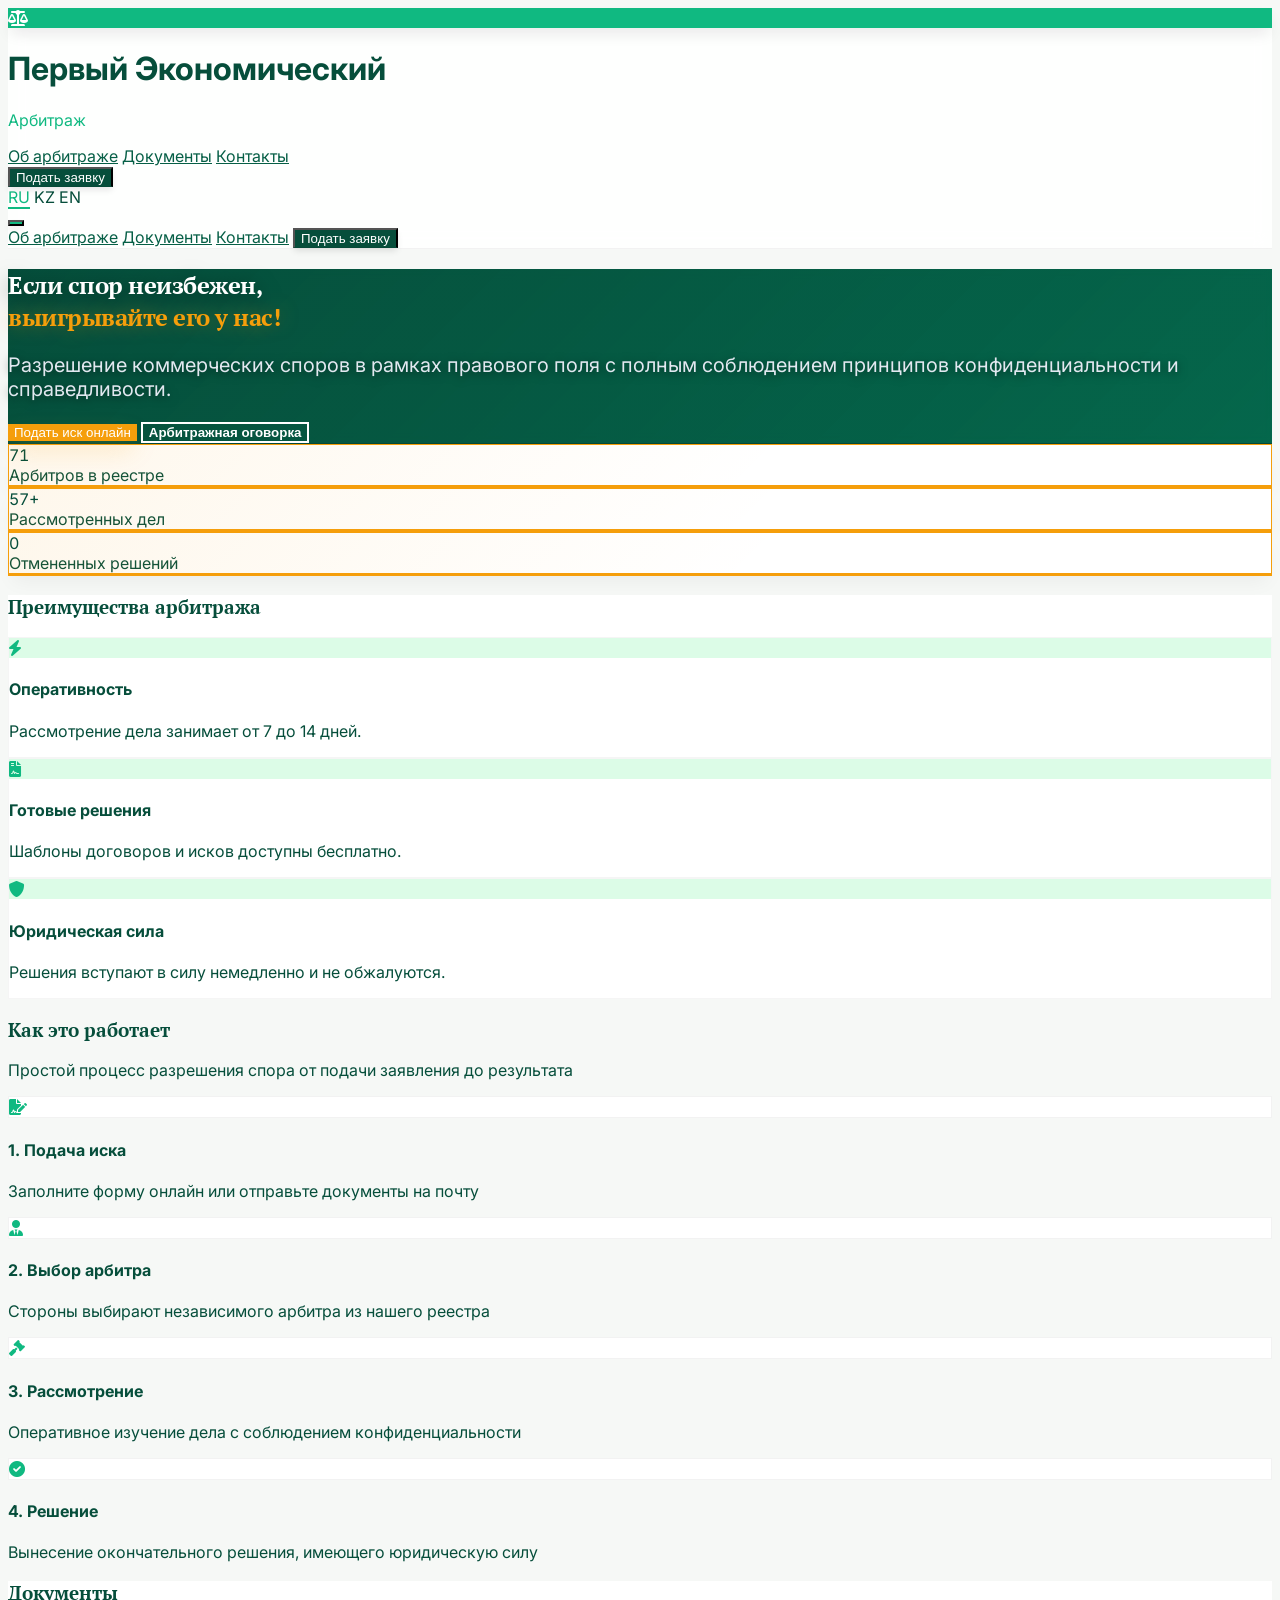
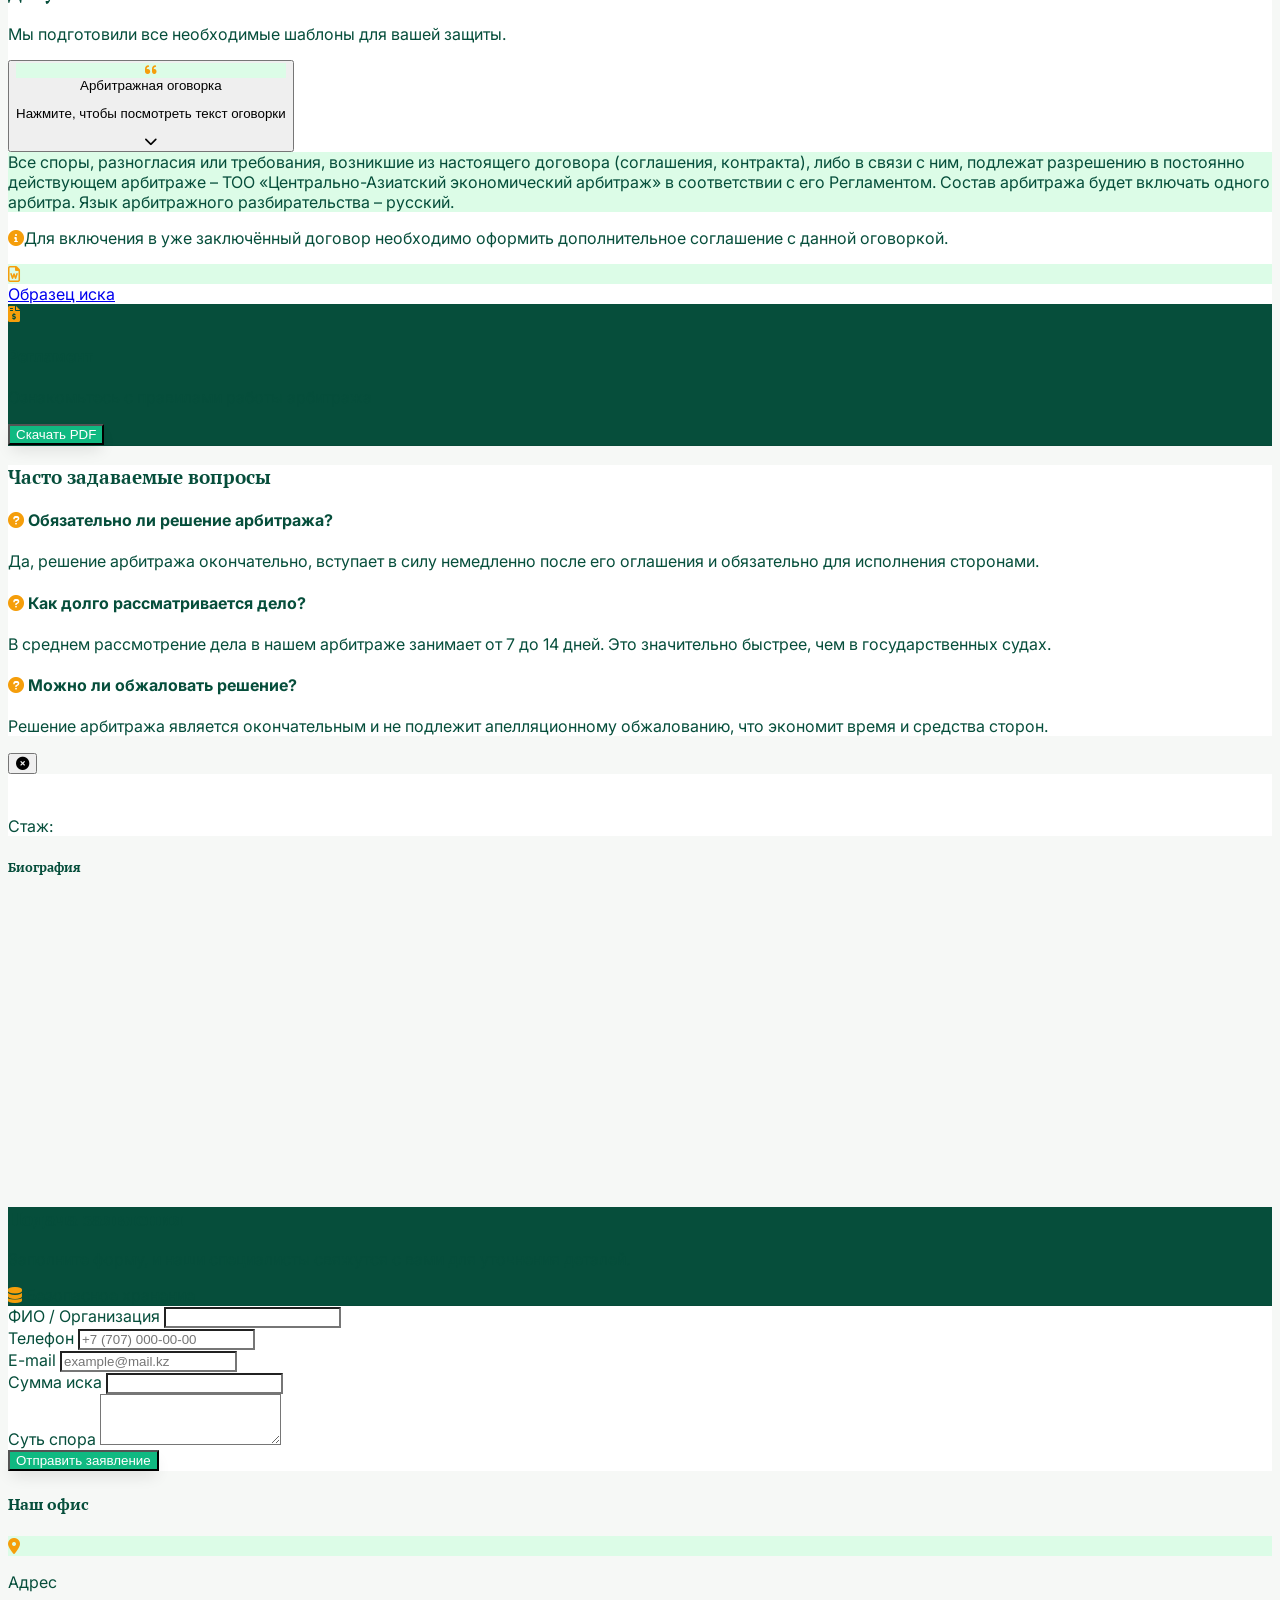
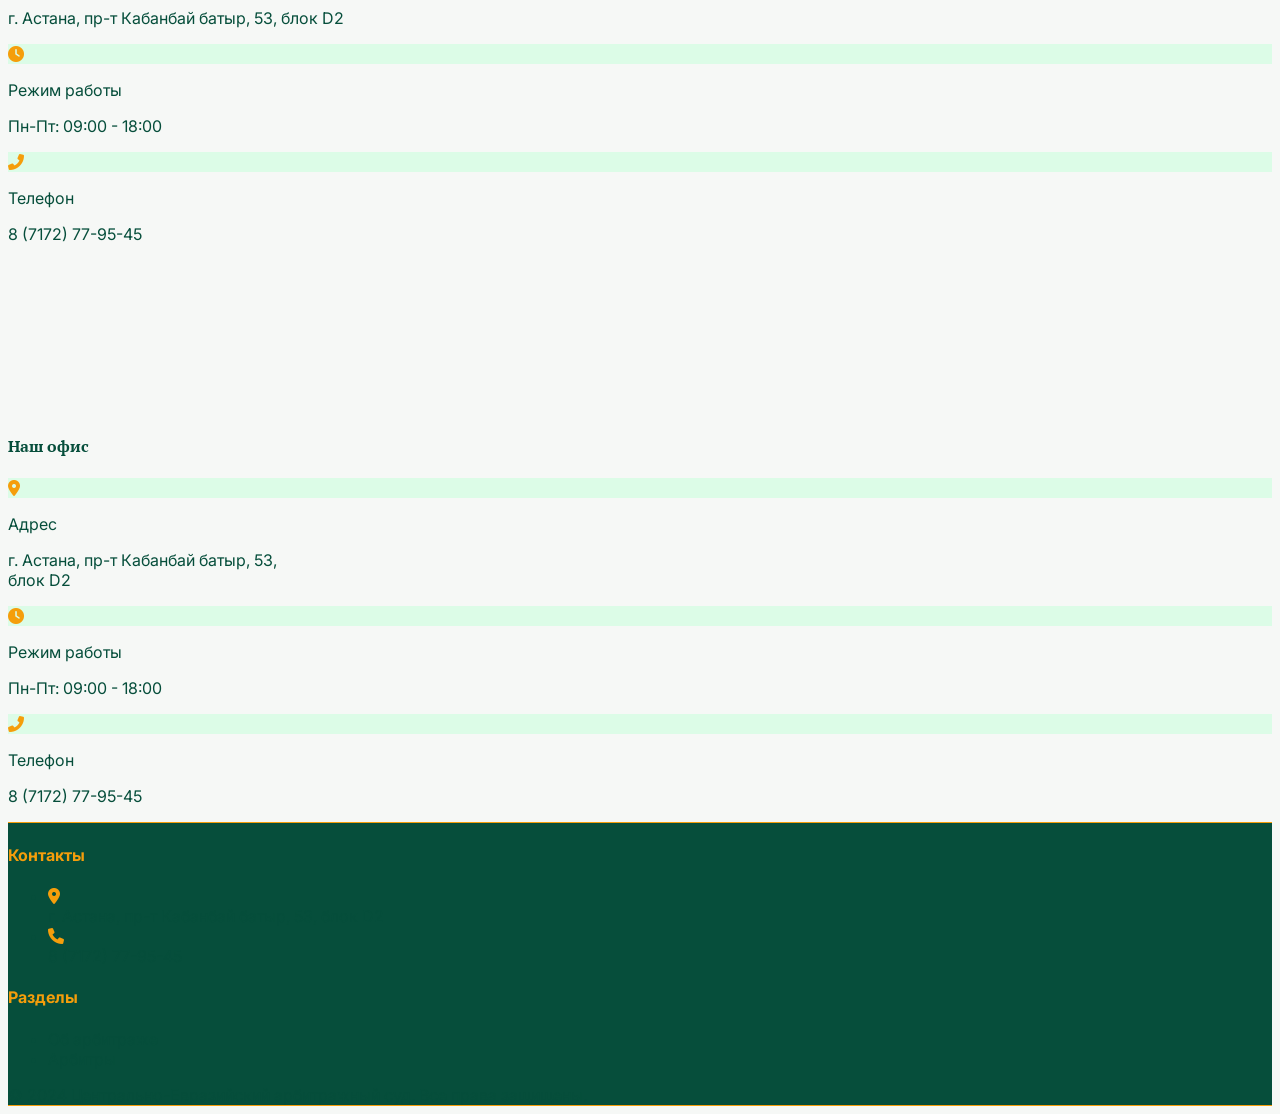
==== index.html @ d28c547c "feat: rebrand to Central Eurasian Arbitration Court and add English language support" ====
<!DOCTYPE html>
<html lang="ru">

<head>
    <meta charset="UTF-8">
    <meta name="viewport" content="width=device-width, initial-scale=1.0">
    <title>Центрально-Евразийский арбитражный суд</title>
    <script src="https://cdn.tailwindcss.com"></script>
    <link rel="stylesheet" href="https://cdnjs.cloudflare.com/ajax/libs/font-awesome/6.0.0/css/all.min.css">
    <link rel="stylesheet" href="css/styles.css">

</head>

<body class="bg-white text-slate-900">

    <!-- Header -->
    <header class="bg-white border-b sticky top-0 z-50 shadow-sm">
        <div class="container mx-auto px-4 py-3 flex justify-between items-center">
            <div class="flex items-center gap-3">
                <div class="w-10 h-10 primary-gradient rounded flex items-center justify-center text-white text-xl cursor-pointer"
                    onclick="switchView('home')">
                    <i class="fas fa-balance-scale"></i>
                </div>
                <div class="cursor-pointer" onclick="switchView('home')">
                    <h1 class="font-bold text-sm uppercase tracking-wider leading-none" data-i18n="brand_name">Первый
                        Экономический</h1>
                    <p class="text-xs text-slate-500 uppercase tracking-widest" data-i18n="brand_sub" data-i18n="th_arb"
                        data-i18n="th_arb">Арбитраж</p>
                </div>
            </div>

            <nav class="hidden lg:flex gap-6 text-sm font-medium text-slate-600">
                <a href="javascript:void(0)" onclick="switchView('about')" class="hover:text-accent transition"
                    data-i18n="nav_about">Об арбитраже</a>
                <a href="javascript:void(0)" onclick="switchView('documents')" class="hover:text-accent transition"
                    data-i18n="nav_documents">Документы</a>
                <a href="javascript:void(0)"
                    onclick="switchView('home'); setTimeout(() => document.getElementById('contacts').scrollIntoView(), 100)"
                    class="hover:text-accent transition" data-i18n="nav_contacts">Контакты</a>
            </nav>

            <div class="flex items-center gap-4">
                <button onclick="scrollToApply()"
                    class="hidden md:block navy-blue-bg text-white px-4 py-2 rounded text-sm font-semibold hover:bg-slate-800 transition"
                    data-i18n="nav_apply">
                    Подать заявку
                </button>
                <div class="text-sm font-bold border-l pl-4 flex gap-2">
                    <span id="lang-ru" class="lang-link active cursor-pointer" onclick="setLanguage('ru')">RU</span>
                    <span id="lang-kz" class="lang-link cursor-pointer text-slate-300 hover:text-accent"
                        onclick="setLanguage('kz')">KZ</span>
                    <span id="lang-en" class="lang-link cursor-pointer text-slate-300 hover:text-accent"
                        onclick="setLanguage('en')">EN</span>
                </div>
                <!-- Burger -->
                <button id="burger-btn" class="lg:hidden flex flex-col gap-1.5 p-2" onclick="toggleMobileMenu()">
                    <span class="block w-6 h-0.5 bg-slate-700 transition-all" id="b1"></span>
                    <span class="block w-6 h-0.5 bg-slate-700 transition-all" id="b2"></span>
                    <span class="block w-6 h-0.5 bg-slate-700 transition-all" id="b3"></span>
                </button>
            </div>
        </div>
        <!-- Mobile Menu -->
        <div id="mobile-menu" class="hidden lg:hidden border-t border-slate-100 bg-white">
            <nav class="flex flex-col px-4 py-4 gap-4 text-sm font-semibold text-slate-700">
                <a href="javascript:void(0)" onclick="switchView('about'); toggleMobileMenu()" data-i18n="nav_about">Об
                    арбитраже</a>
                <a href="javascript:void(0)" onclick="switchView('documents'); toggleMobileMenu()"
                    data-i18n="nav_documents">Документы</a>
                <a href="javascript:void(0)"
                    onclick="switchView('home'); setTimeout(() => document.getElementById('contacts').scrollIntoView(), 100); toggleMobileMenu()"
                    data-i18n="nav_contacts">Контакты</a>
                <button onclick="scrollToApply(); toggleMobileMenu()"
                    class="navy-blue-bg text-white px-4 py-2 rounded font-semibold text-left"
                    data-i18n="nav_apply">Подать заявку</button>
            </nav>
        </div>
    </header>

    <!-- MAIN PAGE VIEW -->
    <main id="home-view" class="view-content">
        <!-- Hero Section -->
        <section
            class="relative navy-blue-bg text-white py-24 md:py-40 overflow-hidden bg-[url('https://images.unsplash.com/photo-1589829545856-d10d557cf95f?auto=format&fit=crop&w=1920&q=80')] bg-cover bg-center">
            <div class="absolute inset-0 hero-overlay z-0"></div>
            <div class="container mx-auto px-4 relative z-10 flex flex-col items-center text-center">
                <h2 class="serif text-5xl md:text-7xl mb-8 max-w-4xl leading-tight text-shadow-strong hero-title"
                    data-i18n="hero_title">
                    Если спор неизбежен, <br><span class="hero-highlight">выигрывайте
                        его у нас!</span>
                </h2>
                <p class="text-lg md:text-xl text-slate-200 mb-12 max-w-2xl drop-shadow-md hero-desc"
                    data-i18n="hero_desc">
                    Разрешение коммерческих споров в рамках правового поля с полным соблюдением принципов
                    конфиденциальности и справедливости.
                </p>
                <div class="flex flex-col sm:flex-row gap-4 hero-buttons">
                    <button onclick="scrollToApply()"
                        class="btn-accent primary-gradient text-white px-12 py-5 rounded-[2rem] text-lg font-bold shadow-lg"
                        data-i18n="btn_apply">
                        Подать иск онлайн
                    </button>
                    <button
                        class="glass-card text-white  px-12 py-5 rounded-[2rem] text-lg font-bold hover:bg-white/20 transition"
                        data-i18n="btn_clause" data-i18n="doc1">
                        Арбитражная оговорка
                    </button>
                </div>
            </div>
        </section>

        <!-- Stats Bar -->
        <section class="container mx-auto px-4 -mt-14 relative z-20">
            <div class="grid grid-cols-1 md:grid-cols-3 gap-8">
                <div
                    class="bg-white p-10 rounded-2xl shadow-2xl border-b-8 border-amber-500 text-center stat-card reveal reveal-delay-1">
                    <div class="text-5xl font-bold text-navy mb-3 tracking-tight stat-number">71</div>
                    <div class="text-slate-500 uppercase text-xs tracking-widest font-bold"
                        data-i18n="stat_arbitrators">Арбитров в реестре</div>
                </div>
                <div
                    class="bg-white p-10 rounded-2xl shadow-2xl border-b-8 border-amber-500 text-center stat-card reveal reveal-delay-2">
                    <div class="text-5xl font-bold text-navy mb-3 tracking-tight stat-number">57+</div>
                    <div class="text-slate-500 uppercase text-xs tracking-widest font-bold" data-i18n="stat_cases">
                        Рассмотренных дел</div>
                </div>
                <div
                    class="bg-white p-10 rounded-2xl shadow-2xl border-b-8 border-amber-500 text-center stat-card reveal reveal-delay-3">
                    <div class="text-5xl font-bold text-navy mb-3 tracking-tight stat-number">0</div>
                    <div class="text-slate-500 uppercase text-xs tracking-widest font-bold" data-i18n="stat_cancelled">
                        Отмененных решений</div>
                </div>
            </div>
        </section>

        <!-- Advantages -->
        <section class="py-20 bg-slate-50">
            <div class="container mx-auto px-4">
                <div class="text-center mb-14 reveal">
                    <h3 class="serif text-3xl md:text-4xl text-navy tracking-wide" data-i18n="features_title">
                        Преимущества арбитража</h3>
                </div>
                <div class="grid md:grid-cols-3 gap-8">
                    <div
                        class="feature-card flex gap-5 p-7 rounded-xl shadow-sm border border-slate-100 transition reveal reveal-delay-1">
                        <div
                            class="feature-icon w-12 h-12 bg-accent-light rounded-full flex items-center justify-center shrink-0">
                            <i class="fas fa-bolt text-accent text-xl"></i>
                        </div>
                        <div>
                            <h4 class="font-bold text-lg mb-1" data-i18n="f1_title">Оперативность</h4>
                            <p class="text-slate-500" data-i18n="f1_desc">Рассмотрение дела занимает от 7 до 14 дней.
                            </p>
                        </div>
                    </div>
                    <div
                        class="feature-card flex gap-5 p-7 rounded-xl shadow-sm border border-slate-100 transition reveal reveal-delay-2">
                        <div
                            class="feature-icon w-12 h-12 bg-accent-light rounded-full flex items-center justify-center shrink-0">
                            <i class="fas fa-file-contract text-accent text-xl"></i>
                        </div>
                        <div>
                            <h4 class="font-bold text-lg mb-1" data-i18n="f2_title">Готовые решения</h4>
                            <p class="text-slate-500" data-i18n="f2_desc">Шаблоны договоров и исков доступны бесплатно.
                            </p>
                        </div>
                    </div>
                    <div
                        class="feature-card flex gap-5 p-7 rounded-xl shadow-sm border border-slate-100 transition reveal reveal-delay-3">
                        <div
                            class="feature-icon w-12 h-12 bg-accent-light rounded-full flex items-center justify-center shrink-0">
                            <i class="fas fa-shield-alt text-accent text-xl"></i>
                        </div>
                        <div>
                            <h4 class="font-bold text-lg mb-1" data-i18n="f3_title">Юридическая сила</h4>
                            <p class="text-slate-500" data-i18n="f3_desc">Решения вступают в силу немедленно и не
                                обжалуются.</p>
                        </div>
                    </div>
                </div>
            </div>
        </section>

        <!-- How it works -->
        <section class="py-24 bg-white relative z-10 border-t border-slate-100">
            <div class="container mx-auto px-4">
                <div class="text-center mb-16 reveal">
                    <h3 class="serif text-3xl md:text-4xl text-navy mb-4" data-i18n="how_works_title"
                        data-i18n="how_works_title">Как это работает</h3>
                    <p class="text-slate-500" data-i18n="how_works_desc" data-i18n="how_works_desc">Простой процесс
                        разрешения спора от подачи заявления до результата</p>
                </div>
                <div class="grid md:grid-cols-4 gap-8 relative">
                    <!-- Steps -->
                    <div class="reveal reveal-delay-1 text-center group">
                        <div
                            class="w-20 h-20 mx-auto bg-white rounded-2xl flex items-center justify-center text-accent text-3xl mb-6 group-hover:bg-accent group-hover:text-white transition-all shadow-sm border border-slate-100 group-hover:shadow-xl group-hover:-translate-y-2">
                            <i class="fas fa-file-signature"></i>
                        </div>
                        <h4 class="font-bold text-lg text-navy mb-2" data-i18n="step1_title" data-i18n="step1_title">1.
                            Подача иска</h4>
                        <p class="text-slate-500 text-sm" data-i18n="step1_desc" data-i18n="step1_desc">Заполните форму
                            онлайн или отправьте документы на почту</p>
                    </div>
                    <div class="reveal reveal-delay-2 text-center group">
                        <div
                            class="w-20 h-20 mx-auto bg-white rounded-2xl flex items-center justify-center text-accent text-3xl mb-6 group-hover:bg-accent group-hover:text-white transition-all shadow-sm border border-slate-100 group-hover:shadow-xl group-hover:-translate-y-2">
                            <i class="fas fa-user-tie"></i>
                        </div>
                        <h4 class="font-bold text-lg text-navy mb-2" data-i18n="step2_title" data-i18n="step2_title">2.
                            Выбор арбитра</h4>
                        <p class="text-slate-500 text-sm" data-i18n="step2_desc" data-i18n="step2_desc">Стороны выбирают
                            независимого арбитра из нашего реестра</p>
                    </div>
                    <div class="reveal reveal-delay-3 text-center group">
                        <div
                            class="w-20 h-20 mx-auto bg-white rounded-2xl flex items-center justify-center text-accent text-3xl mb-6 group-hover:bg-accent group-hover:text-white transition-all shadow-sm border border-slate-100 group-hover:shadow-xl group-hover:-translate-y-2">
                            <i class="fas fa-gavel"></i>
                        </div>
                        <h4 class="font-bold text-lg text-navy mb-2" data-i18n="step3_title" data-i18n="step3_title">3.
                            Рассмотрение</h4>
                        <p class="text-slate-500 text-sm" data-i18n="step3_desc" data-i18n="step3_desc">Оперативное
                            изучение дела с соблюдением конфиденциальности</p>
                    </div>
                    <div class="reveal reveal-delay-4 text-center group">
                        <div
                            class="w-20 h-20 mx-auto bg-white rounded-2xl flex items-center justify-center text-accent text-3xl mb-6 group-hover:bg-accent group-hover:text-white transition-all shadow-sm border border-slate-100 group-hover:shadow-xl group-hover:-translate-y-2">
                            <i class="fas fa-check-circle"></i>
                        </div>
                        <h4 class="font-bold text-lg text-navy mb-2" data-i18n="step4_title" data-i18n="step4_title">4.
                            Решение</h4>
                        <p class="text-slate-500 text-sm" data-i18n="step4_desc">Вынесение окончательного решения,
                            имеющего юридическую силу
                        </p>
                    </div>
                </div>
            </div>
        </section>

        <!-- Document Library -->
        <section class="py-20 bg-white border-t border-slate-100">
            <div class="container mx-auto px-4">
                <div
                    class="max-w-6xl mx-auto bg-slate-50 rounded-[3rem] p-12 md:p-20 shadow-inner flex flex-col md:flex-row items-center justify-between gap-16">
                    <div class="md:w-1/2">
                        <h3 class="serif text-4xl mb-6 text-navy" data-i18n="lib_title">Документы</h3>
                        <p class="text-slate-500 mb-10 text-lg leading-relaxed" data-i18n="lib_desc">Мы подготовили все
                            необходимые шаблоны для вашей защиты.</p>
                        <div class="grid gap-4">
                            <!-- Arbitration Clause Card -->
                            <div
                                class="bg-white rounded-2xl shadow-sm border border-transparent hover:border-amber-200 transition overflow-hidden">
                                <button onclick="toggleClause()" class="flex items-center gap-5 p-6 w-full text-left">
                                    <div
                                        class="w-14 h-14 bg-accent-light text-accent rounded-xl flex items-center justify-center text-2xl shrink-0">
                                        <i class="fas fa-quote-left"></i>
                                    </div>
                                    <div class="flex-1">
                                        <span class="font-bold text-slate-700" data-i18n="doc1">Арбитражная
                                            оговорка</span>
                                        <p class="text-xs text-slate-400 mt-1" data-i18n="doc1_hint">Нажмите, чтобы
                                            посмотреть текст оговорки
                                        </p>
                                    </div>
                                    <i id="clause-chevron"
                                        class="fas fa-chevron-down text-slate-400 transition-transform"></i>
                                </button>
                                <div id="clause-text" class="hidden px-6 pb-6">
                                    <div
                                        class="bg-accent-light border border-amber-200 rounded-xl p-5 text-slate-700 italic text-sm leading-relaxed">
                                        Все споры, разногласия или требования, возникшие из настоящего договора
                                        (соглашения, контракта), либо в связи с ним, подлежат разрешению в постоянно
                                        действующем арбитраже – ТОО «Центрально-Азиатский экономический арбитраж» в
                                        соответствии с его Регламентом. Состав арбитража будет включать одного арбитра.
                                        Язык арбитражного разбирательства – русский.
                                    </div>
                                    <p class="text-slate-400 text-xs mt-3"><i
                                            class="fas fa-info-circle text-accent mr-1"></i><span
                                            data-i18n="clause_info_2">Для включения в уже
                                            заключённый договор необходимо оформить дополнительное соглашение с данной
                                            оговоркой.</span></p>
                                </div>
                            </div>
                            <a href="#"
                                class="flex items-center gap-5 p-6 bg-white rounded-2xl shadow-sm hover:shadow-md transition border border-transparent hover:border-amber-200">
                                <div
                                    class="w-14 h-14 bg-accent-light text-accent rounded-xl flex items-center justify-center text-2xl">
                                    <i class="far fa-file-word"></i>
                                </div>
                                <span class="font-bold text-slate-700" data-i18n="doc2">Образец иска</span>
                            </a>
                        </div>
                        <script>
                            function toggleClause() {
                                const text = document.getElementById('clause-text');
                                const icon = document.getElementById('clause-chevron');
                                text.classList.toggle('hidden');
                                icon.classList.toggle('rotate-180');
                            }
                        </script>
                    </div>
                    <div class="md:w-1/3 w-full">
                        <div
                            class="p-12 navy-blue-bg rounded-[2.5rem] text-white text-center shadow-2xl relative overflow-hidden">
                            <div
                                class="absolute top-0 right-0 w-32 h-32 bg-accent-light0/10 rounded-full -mr-16 -mt-16">
                            </div>
                            <i class="fas fa-file-invoice-dollar text-6xl text-accent mb-8"></i>
                            <h4 class="font-bold text-2xl mb-4" data-i18n="reg_rules" data-i18n="reg_rules"
                                data-i18n="reg_rules">Регламент</h4>
                            <p class="text-slate-400 text-sm mb-10" data-i18n="reg_desc" data-i18n="reg_desc">
                                Ознакомьтесь с правилами работы арбитража</p>
                            <button data-i18n="btn_pdf_download"
                                class="w-full primary-gradient py-4 rounded-xl font-black text-sm uppercase tracking-widest">Скачать
                                PDF</button>
                        </div>
                    </div>
                </div>
            </div>
        </section>

        <!-- FAQ Section -->
        <section class="py-20 bg-slate-50 border-t border-slate-100">
            <div class="container mx-auto px-4 max-w-4xl">
                <div class="text-center mb-16 reveal">
                    <h3 class="serif text-3xl md:text-4xl text-navy mb-4" data-i18n="faq_title" data-i18n="faq_title">
                        Часто задаваемые вопросы</h3>
                </div>
                <div class="space-y-4">
                    <div
                        class="bg-white rounded-2xl p-6 md:p-8 reveal reveal-delay-1 border border-slate-100 shadow-sm hover:shadow-md hover:border-amber-200 transition">
                        <h4 class="font-bold text-lg text-navy mb-3"><i
                                class="fas fa-question-circle text-accent mr-2"></i> <span
                                data-i18n="faq1_q">Обязательно ли решение
                                арбитража?</span></h4>
                        <p class="text-slate-500 leading-relaxed ml-7" data-i18n="faq1_a">Да, решение арбитража
                            окончательно, вступает в
                            силу немедленно после его оглашения и обязательно для исполнения сторонами.</p>
                    </div>
                    <div
                        class="bg-white rounded-2xl p-6 md:p-8 reveal reveal-delay-2 border border-slate-100 shadow-sm hover:shadow-md hover:border-amber-200 transition">
                        <h4 class="font-bold text-lg text-navy mb-3"><i
                                class="fas fa-question-circle text-accent mr-2"></i> <span data-i18n="faq2_q">Как
                                долго рассматривается дело?
                            </span></h4>
                        <p class="text-slate-500 leading-relaxed ml-7" data-i18n="faq2_a">В среднем рассмотрение дела в
                            нашем арбитраже
                            занимает от 7 до 14 дней. Это значительно быстрее, чем в государственных судах.</p>
                    </div>
                    <div
                        class="bg-white rounded-2xl p-6 md:p-8 reveal reveal-delay-3 border border-slate-100 shadow-sm hover:shadow-md hover:border-amber-200 transition">
                        <h4 class="font-bold text-lg text-navy mb-3"><i
                                class="fas fa-question-circle text-accent mr-2"></i> <span data-i18n="faq3_q">Можно
                                ли обжаловать решение?
                            </span></h4>
                        <p class="text-slate-500 leading-relaxed ml-7" data-i18n="faq3_a">Решение арбитража является
                            окончательным и не
                            подлежит апелляционному обжалованию, что экономит время и средства сторон.</p>
                    </div>
                </div>
            </div>
        </section>
    </main>

    <!-- DOCUMENTS VIEW -->
    <main id="documents-view" class="view-content view-hidden">
        <section class="navy-blue-bg py-12 text-white">
            <div class="container mx-auto px-4">
                <nav class="flex text-xs uppercase tracking-widest text-slate-400 mb-6 gap-2 items-center">
                    <a href="javascript:void(0)" onclick="switchView('home')" class="hover:text-accent"
                        data-i18n="breadcrumb_home">Главная</a>
                    <i class="fas fa-chevron-right text-[10px]"></i>
                    <span class="text-white" data-i18n="nav_documents">Документы</span>
                </nav>
                <h2 class="serif text-4xl" data-i18n="nav_documents">Документы</h2>
                <p class="text-slate-400 mt-2" data-i18n="docs_page_desc">Официальные документы и материалы арбитража
                </p>
            </div>
        </section>
        <section class="py-12 bg-slate-50">
            <div class="container mx-auto px-4 max-w-4xl">
                <div class="mb-10">
                    <h3 class="text-lg font-black text-navy uppercase tracking-widest mb-6 flex items-center gap-2">
                        <i class="fas fa-file-alt text-accent"></i>
                        <span data-i18n="docs_section_static">Документы</span>
                    </h3>
                    <div id="all-docs-list" class="space-y-4">
                        <!-- Arbitration clause -->
                        <div class="doc-card cursor-pointer" onclick="toggleClauseDoc()">
                            <div class="doc-icon bg-accent-light text-accent">
                                <i class="fas fa-quote-left"></i>
                            </div>
                            <div class="flex-1">
                                <p class="font-bold text-slate-700" data-i18n="doc1">Арбитражная оговорка</p>
                                <p class="text-xs text-slate-400 mt-0.5" data-i18n="doc1_hint">Нажмите, чтобы посмотреть
                                    текст оговорки</p>
                            </div>
                            <i id="clause-doc-chevron"
                                class="fas fa-chevron-down text-slate-400 transition-transform"></i>
                        </div>
                        <div id="clause-doc-text" class="hidden px-6 pb-4">
                            <div
                                class="bg-accent-light border border-amber-200 rounded-xl p-5 text-slate-700 italic text-sm leading-relaxed">
                                Все споры, разногласия или требования, возникшие из настоящего договора
                                (соглашения, контракта), либо в связи с ним, подлежат разрешению в постоянно
                                действующем арбитраже – ТОО «Центрально-Азиатский экономический арбитраж» в
                                соответствии с его Регламентом. Состав арбитража будет включать одного арбитра.
                                Язык арбитражного разбирательства – русский.
                            </div>
                            <p class="text-slate-400 text-xs mt-3"><i
                                    class="fas fa-info-circle text-accent mr-1"></i><span data-i18n="clause_info_2">Для
                                    включения в уже заключённый договор необходимо
                                    оформить дополнительное соглашение с данной оговоркой.</span></p>
                        </div>
                        <a href="#" class="doc-card">
                            <div class="doc-icon bg-accent-light text-accent">
                                <i class="far fa-file-word"></i>
                            </div>
                            <div class="flex-1">
                                <p class="font-bold text-slate-700" data-i18n="doc2">Образец иска</p>
                                <p class="text-xs text-slate-400 mt-0.5">DOCX</p>
                            </div>
                            <i class="fas fa-download text-slate-400"></i>
                        </a>
                        <!-- Dynamic documents from admin are appended below the static ones -->
                        <div class="text-slate-400 text-sm italic py-8 text-center" id="docs-empty-state"
                            data-i18n="docs_empty">Документы ещё не загружены.</div>
                    </div>
                </div>
            </div>
        </section>
    </main>

    <!-- ABOUT VIEW -->
    <main id="about-view" class="view-content view-hidden">
        <!-- Hero bar -->
        <section class="navy-blue-bg py-12 text-white">
            <div class="container mx-auto px-4">
                <nav class="flex text-xs uppercase tracking-widest text-slate-400 mb-6 gap-2 items-center">
                    <a href="javascript:void(0)" onclick="switchView('home')" class="hover:text-accent"
                        data-i18n="breadcrumb_home">Главная</a>
                    <i class="fas fa-chevron-right text-[10px]"></i>
                    <span class="text-white" data-i18n="breadcrumb_about">О нас</span>
                </nav>
                <h2 class="serif text-4xl" data-i18n="about_title" data-i18n="about_title">Об арбитраже</h2>
                <p class="text-slate-400 mt-2" data-i18n="about_desc" data-i18n="about_desc">Всё, что нужно знать об
                    арбитражном разбирательстве</p>
            </div>
        </section>

        <!-- Content -->
        <section class="py-16 bg-slate-50">
            <div class="container mx-auto px-4 max-w-5xl space-y-10">

                <!-- What is arbitration -->
                <div class="bg-white rounded-2xl p-8 md:p-10 shadow-sm border border-slate-100">
                    <h4 class="font-bold text-xl text-navy mb-4 flex items-center gap-3">
                        <span
                            class="w-9 h-9 primary-gradient text-white rounded-lg flex items-center justify-center shrink-0"><i
                                class="fas fa-gavel"></i></span>
                        <span data-i18n="about_q1">Что такое арбитраж
                        </span>
                    </h4>
                    <p class="text-slate-600 leading-relaxed mb-4" data-i18n="about_a1_1">Арбитраж – это
                        негосударственный суд, образованный
                        специально для рассмотрения конкретного гражданско-правового спора или постоянно действующий
                        арбитраж.</p>
                    <p class="text-slate-600 leading-relaxed mb-4" data-i18n="about_a1_2">Постоянно действующие
                        арбитражи могут образовываться
                        физическими и (или) юридическими лицами в соответствии с законодательством Республики Казахстан.
                    </p>
                    <p class="text-slate-600 leading-relaxed" data-i18n="about_a1_3">Арбитраж для рассмотрения
                        конкретного спора создается
                        сторонами для разрешения спора и действует до разрешения данного спора или до принятия сторонами
                        решения о передаче спора в суд.</p>
                </div>

                <!-- Who can apply -->
                <div class="bg-white rounded-2xl p-8 md:p-10 shadow-sm border border-slate-100">
                    <h4 class="font-bold text-xl text-navy mb-4 flex items-center gap-3">
                        <span
                            class="w-9 h-9 primary-gradient text-white rounded-lg flex items-center justify-center shrink-0"><i
                                class="fas fa-users"></i></span>
                        <span data-i18n="about_q2">Кто вправе обратиться в арбитраж
                        </span>
                    </h4>
                    <p class="text-slate-600 leading-relaxed mb-4" data-i18n="about_a2_1">Сторонами в арбитраже могут
                        быть физические и (или)
                        юридические лица, независимо от их места жительства или места нахождения на территории
                        Республики Казахстан либо за её пределами. Спор может быть передан на рассмотрение арбитража при
                        наличии заключённого между сторонами арбитражного соглашения в отношении споров, которые
                        возникли или могут возникнуть между сторонами по какому-либо конкретному гражданско-правовому
                        отношению.</p>
                    <p class="text-slate-600 leading-relaxed mb-4" data-i18n="about_a2_2">Арбитражное соглашение в
                        отношении спора, который
                        находится на рассмотрении в суде, может быть заключено до принятия решения по спору указанным
                        судом. В этом случае суд выносит определение об оставлении заявления без рассмотрения.</p>
                    <p class="text-slate-600 leading-relaxed" data-i18n="about_a2_3">Арбитражное соглашение заключается
                        в письменной форме. Оно
                        может быть заключено в виде арбитражной оговорки, включённой в текст гражданско-правового
                        договора.</p>
                </div>

                <!-- Form and content of agreement -->
                <div class="bg-white rounded-2xl p-8 md:p-10 shadow-sm border border-slate-100">
                    <h4 class="font-bold text-xl text-navy mb-4 flex items-center gap-3">
                        <span
                            class="w-9 h-9 primary-gradient text-white rounded-lg flex items-center justify-center shrink-0"><i
                                class="fas fa-file-contract"></i></span>
                        <span data-i18n="about_q3">Форма и содержание арбитражного соглашения
                        </span>
                    </h4>
                    <p class="text-slate-600 leading-relaxed mb-4" data-i18n="about_a3_1">Арбитражное соглашение
                        считается заключённым в
                        письменной форме, если оно содержится в виде арбитражной оговорки в документе, подписанном
                        сторонами, либо заключено путём обмена письмами, телеграммами, телефонограммами, факсами,
                        электронными документами или иными документами, определяющими субъектов и содержание их
                        волеизъявления.</p>
                    <p class="text-slate-600 leading-relaxed mb-4" data-i18n="about_a3_2">Арбитражное соглашение также
                        считается заключённым в
                        письменной форме, если оно заключается путём обмена исковым заявлением и отзывом на иск, в
                        которых одна из сторон утверждает о наличии соглашения, а другая против этого не возражает.</p>
                    <p class="text-slate-600 leading-relaxed" data-i18n="about_a3_3">Ссылка в договоре на документ,
                        содержащий условие о
                        передаче спора на разрешение арбитража, является арбитражным соглашением при условии, что
                        договор заключён в письменной форме, и данная ссылка такова, что делает арбитражное соглашение
                        частью договора.</p>
                    <div class="mt-6 p-4 bg-accent-light border border-amber-200 rounded-xl text-slate-500 text-sm">
                        <i class="fas fa-info-circle text-accent mr-2"></i><span data-i18n="about_a3_info">Для
                            включения арбитражной оговорки в
                            заключённый договор (соглашение, контракт) необходимо заключить дополнительное соглашение к
                            нему, в котором предусмотреть вышеуказанную арбитражную оговорку.
                        </span>
                    </div>
                </div>

                <!-- Types of disputes -->
                <div class="grid md:grid-cols-2 gap-6">
                    <div class="bg-green-50 border border-green-200 rounded-2xl p-8">
                        <h4 class="font-bold text-lg text-navy mb-4 flex items-center gap-3">
                            <span
                                class="w-9 h-9 bg-green-500 text-white rounded-lg flex items-center justify-center shrink-0"><i
                                    class="fas fa-check"></i></span>
                            <span data-i18n="about_q4">Какие споры рассматривает арбитраж?
                            </span>
                        </h4>
                        <p class="text-slate-600 text-sm mb-4" data-i18n="about_a4_info">Арбитраж вправе рассматривать
                            споры, вытекающие из
                            гражданско-правовых отношений, между физическими и (или) юридическими лицами:</p>
                        <ul class="space-y-2 text-slate-600 text-sm">
                            <li class="flex items-start gap-2"><i
                                    class="fas fa-circle text-green-500 text-[6px] mt-2"></i> <span
                                    data-i18n="about_a4_li1">имущественные споры;</span></li>
                            <li class="flex items-start gap-2"><i
                                    class="fas fa-circle text-green-500 text-[6px] mt-2"></i> споры, возникающие из
                                личных неимущественных отношений, связанных с имущественными.</li>
                        </ul>
                    </div>
                    <div class="bg-red-50 border border-red-200 rounded-2xl p-8">
                        <h4 class="font-bold text-lg text-navy mb-4 flex items-center gap-3">
                            <span
                                class="w-9 h-9 bg-red-500 text-white rounded-lg flex items-center justify-center shrink-0"><i
                                    class="fas fa-times"></i></span>
                            <span data-i18n="about_q5">Арбитражу не подведомственны споры:
                            </span>
                        </h4>
                        <ul class="space-y-2 text-slate-600 text-sm">
                            <li class="flex items-start gap-2"><i
                                    class="fas fa-circle text-red-400 text-[6px] mt-2"></i> <span
                                    data-i18n="about_a5_li1">затрагивающие интересы
                                    несовершеннолетних лиц, недееспособных или ограниченно дееспособных, третьих лиц, не
                                    являющихся участниками арбитражного соглашения;</span></li>
                            <li class="flex items-start gap-2"><i
                                    class="fas fa-circle text-red-400 text-[6px] mt-2"></i> <span
                                    data-i18n="about_a5_li2">споры между банками второго
                                    уровня;</span></li>
                            <li class="flex items-start gap-2"><i
                                    class="fas fa-circle text-red-400 text-[6px] mt-2"></i> <span
                                    data-i18n="about_a5_li3">о реабилитации и
                                    банкротстве;</span></li>
                            <li class="flex items-start gap-2"><i
                                    class="fas fa-circle text-red-400 text-[6px] mt-2"></i> <span
                                    data-i18n="about_a5_li4">между субъектами
                                    естественных монополий и их потребителями;</span></li>
                            <li class="flex items-start gap-2"><i
                                    class="fas fa-circle text-red-400 text-[6px] mt-2"></i> <span
                                    data-i18n="about_a5_li5">между государственными
                                    органами, субъектами квазигосударственного сектора;</span></li>
                            <li class="flex items-start gap-2"><i
                                    class="fas fa-circle text-red-400 text-[6px] mt-2"></i> <span
                                    data-i18n="about_a5_li6">возникающие из личных
                                    неимущественных отношений, не связанных с имущественными.</span></li>
                        </ul>
                    </div>
                </div>

                <!-- Advantages vs court -->
                <div class="bg-white rounded-2xl p-8 md:p-10 shadow-sm border border-slate-100">
                    <h4 class="font-bold text-xl text-navy mb-6 flex items-center gap-3">
                        <span
                            class="w-9 h-9 primary-gradient text-white rounded-lg flex items-center justify-center shrink-0"><i
                                class="fas fa-star"></i></span>
                        <span data-i18n="about_q6">Преимущества рассмотрения спора в арбитраже по сравнению с
                            государственным судом
                        </span>
                    </h4>
                    <div class="grid md:grid-cols-2 gap-4">
                        <div class="flex items-start gap-3 p-4 bg-slate-50 rounded-xl border border-slate-100"><i
                                class="fas fa-check-circle text-accent mt-1 shrink-0"></i>
                            <p class="text-slate-600 text-sm" data-i18n="about_a6_li1">Спорящие стороны вправе
                                самостоятельно определить правила,
                                по которым арбитраж должен будет рассмотреть спор.</p>
                        </div>
                        <div class="flex items-start gap-3 p-4 bg-slate-50 rounded-xl border border-slate-100"><i
                                class="fas fa-check-circle text-accent mt-1 shrink-0"></i>
                            <p class="text-slate-600 text-sm" data-i18n="about_a6_li2">Стороны вправе самостоятельно
                                выбрать место и язык
                                разбирательства.</p>
                        </div>
                        <div class="flex items-start gap-3 p-4 bg-slate-50 rounded-xl border border-slate-100"><i
                                class="fas fa-check-circle text-accent mt-1 shrink-0"></i>
                            <p class="text-slate-600 text-sm" data-i18n="about_a6_li3" data-i18n="about_a6_li3">Стороны
                                вправе самостоятельно выбирать арбитров.</p>
                        </div>
                        <div class="flex items-start gap-3 p-4 bg-slate-50 rounded-xl border border-slate-100"><i
                                class="fas fa-check-circle text-accent mt-1 shrink-0"></i>
                            <p class="text-slate-600 text-sm" data-i18n="about_a6_li4" data-i18n="about_a6_li4">
                                Конфиденциальность разбирательства.</p>
                        </div>
                        <div class="flex items-start gap-3 p-4 bg-slate-50 rounded-xl border border-slate-100"><i
                                class="fas fa-check-circle text-accent mt-1 shrink-0"></i>
                            <p class="text-slate-600 text-sm" data-i18n="about_a6_li5" data-i18n="about_a6_li5">Быстрота
                                и эффективность процесса.</p>
                        </div>
                        <div class="flex items-start gap-3 p-4 bg-slate-50 rounded-xl border border-slate-100"><i
                                class="fas fa-check-circle text-accent mt-1 shrink-0"></i>
                            <p class="text-slate-600 text-sm" data-i18n="about_a6_li6">Решение арбитража является
                                окончательным, пересмотру по
                                существу дела не подлежит.</p>
                        </div>
                        <div
                            class="flex items-start gap-3 p-4 bg-slate-50 rounded-xl border border-slate-100 md:col-span-2">
                            <i class="fas fa-check-circle text-accent mt-1 shrink-0"></i>
                            <p class="text-slate-600 text-sm" data-i18n="about_a6_li7">Арбитражное решение легче
                                исполнить на территории
                                иностранного государства, благодаря наличию Конвенции о признании и приведении в
                                исполнение иностранных арбитражных решений (г. Нью-Йорк, 10 июня 1958 года).</p>
                        </div>
                    </div>
                </div>

                <!-- Comparison Table: Court vs Arbitration -->
                <div>
                    <h4 class="font-bold text-xl text-navy mb-6 text-center" data-i18n="table1_title"
                        data-i18n="table1_title">Сравнение суда и арбитража</h4>
                    <div class="overflow-x-auto rounded-2xl shadow-sm border border-slate-200">
                        <table class="w-full text-sm">
                            <thead>
                                <tr class="navy-blue-bg text-white">
                                    <th class="p-5 text-left font-bold" data-i18n="th_comp" data-i18n="th_comp">
                                        Сравнение</th>
                                    <th class="p-5 text-center font-bold" data-i18n="th_court" data-i18n="th_court">Суд
                                    </th>
                                    <th class="p-5 text-center font-bold text-accent" data-i18n="th_arb"
                                        data-i18n="th_arb">Арбитраж</th>
                                </tr>
                            </thead>
                            <tbody class="divide-y divide-slate-100">
                                <tr class="bg-white hover:bg-slate-50 transition">
                                    <td class="p-5 font-semibold text-slate-700" data-i18n="td_term_title">Срок
                                        рассмотрения дела</td>
                                    <td class="p-5 text-center text-slate-600" data-i18n="td_term_court">3 месяца</td>
                                    <td class="p-5 text-center text-green-600 font-bold" data-i18n="td_term_arb">1
                                        месяц, максимум 2 месяца</td>
                                </tr>
                                <tr class="bg-slate-50 hover:bg-slate-100 transition">
                                    <td class="p-5 font-semibold text-slate-700" data-i18n="td_force_title">Вступление в
                                        законную силу решения</td>
                                    <td class="p-5 text-center text-slate-600" data-i18n="td_force_court">Через 1 месяц
                                        после изготовления в окончательной форме</td>
                                    <td class="p-5 text-center text-green-600 font-bold" data-i18n="td_force_arb">В день
                                        изготовления решения в окончательной форме</td>
                                </tr>
                                <tr class="bg-white hover:bg-slate-50 transition">
                                    <td class="p-5 font-semibold text-slate-700" data-i18n="td_cancel_title">Основания
                                        для отмены решения</td>
                                    <td class="p-5 text-center text-slate-600" data-i18n="td_cancel_court">По любым
                                        основаниям</td>
                                    <td class="p-5 text-center text-green-600 font-bold" data-i18n="td_cancel_arb">
                                        Только процессуальные нарушения, без пересмотра решения арбитража по существу
                                    </td>
                                </tr>
                                <tr class="bg-slate-50 hover:bg-slate-100 transition">
                                    <td class="p-5 font-semibold text-slate-700" data-i18n="td_terr_title">
                                        Территориальная подсудность</td>
                                    <td class="p-5 text-center text-slate-600" data-i18n="td_terr_court">Только на
                                        определённой территории, на которой расположен суд</td>
                                    <td class="p-5 text-center text-green-600 font-bold" data-i18n="td_terr_arb">По всей
                                        территории Казахстана</td>
                                </tr>
                                <tr class="bg-white hover:bg-slate-50 transition">
                                    <td class="p-5 font-semibold text-slate-700" data-i18n="td_fee_title">Сумма
                                        госпошлины и арбитражного сбора</td>
                                    <td class="p-5 text-center text-slate-600" data-i18n="td_fee_court">3%, максимум 20
                                        000 МРП</td>
                                    <td class="p-5 text-center text-green-600 font-bold" data-i18n="td_fee_arb">Чем
                                        больше сумма иска, тем меньше арбитражный сбор, максимум 15 000 МРП</td>
                                </tr>
                            </tbody>
                        </table>
                    </div>
                </div>

                <!-- Fee Comparison Table -->
                <div>
                    <h4 class="font-bold text-xl text-navy mb-6 text-center" data-i18n="table2_title_full">Сравнение
                        размеров госпошлины и
                        арбитражного сбора</h4>
                    <div class="overflow-x-auto rounded-2xl shadow-sm border border-slate-200">
                        <table class="w-full text-sm">
                            <thead>
                                <tr class="navy-blue-bg text-white">
                                    <th class="p-5 text-left font-bold" data-i18n="th2_1" data-i18n="th2_1">Цена
                                        иска (тенге)</th>
                                    <th class="p-5 text-center font-bold" data-i18n="th2_2" data-i18n="th2_2">
                                        Госпошлина (тенге)</th>
                                    <th class="p-5 text-center font-bold text-accent" data-i18n="th2_3"
                                        data-i18n="th2_3">Арбитражный сбор (тенге)</th>
                                </tr>
                            </thead>
                            <tbody class="divide-y divide-slate-100">
                                <tr class="bg-white hover:bg-slate-50 transition">
                                    <td class="p-5 font-semibold text-slate-700">70 000 000</td>
                                    <td class="p-5 text-center text-slate-600">2 100 000</td>
                                    <td class="p-5 text-center text-green-600 font-bold">1 400 000</td>
                                </tr>
                                <tr class="bg-slate-50 hover:bg-slate-100 transition">
                                    <td class="p-5 font-semibold text-slate-700">200 000 000</td>
                                    <td class="p-5 text-center text-slate-600">6 000 000</td>
                                    <td class="p-5 text-center text-green-600 font-bold">3 000 000</td>
                                </tr>
                                <tr class="bg-white hover:bg-slate-50 transition">
                                    <td class="p-5 font-semibold text-slate-700">500 000 000</td>
                                    <td class="p-5 text-center text-slate-600">15 000 000</td>
                                    <td class="p-5 text-center text-green-600 font-bold">7 500 000</td>
                                </tr>
                                <tr class="bg-slate-50 hover:bg-slate-100 transition">
                                    <td class="p-5 font-semibold text-slate-700">1 000 000 000</td>
                                    <td class="p-5 text-center text-slate-600">30 000 000</td>
                                    <td class="p-5 text-center text-green-600 font-bold">15 000 000</td>
                                </tr>
                                <tr class="bg-white hover:bg-slate-50 transition">
                                    <td class="p-5 font-semibold text-slate-700" data-i18n="td2_last"
                                        data-i18n="td2_last">от 650 000 МРП и более</td>
                                    <td class="p-5 text-center text-slate-600">20 000 МРП</td>
                                    <td class="p-5 text-center text-green-600 font-bold">15 000 МРП</td>
                                </tr>
                            </tbody>
                        </table>
                    </div>
                </div>

            </div>
        </section>
    </main>

    <div id="arbitrator-modal"
        class="fixed inset-0 z-[100] flex items-center justify-center p-4 bg-slate-900/80 backdrop-blur-md hidden">
        <div class="bg-white w-full max-w-3xl rounded-[2.5rem] shadow-2xl overflow-hidden relative">
            <button onclick="closeModal()"
                class="absolute top-8 right-8 text-slate-300 hover:text-navy transition text-4xl z-10"><i
                    class="fas fa-times-circle"></i></button>
            <div class="flex flex-col md:flex-row">
                <div class="md:w-2/5 bg-slate-50 p-12 flex flex-col items-center text-center border-r border-slate-100">
                    <img id="modal-img" src=""
                        class="w-48 h-48 rounded-full border-8 border-white shadow-2xl mb-8 object-cover">
                    <h4 id="modal-name" class="font-bold text-2xl mb-2 text-navy leading-tight"></h4>
                    <p id="modal-pos" class="text-xs text-accent font-black uppercase tracking-widest mb-8"></p>
                    <div class="w-full pt-8 border-t border-slate-200">
                        <p class="text-[10px] text-slate-400 uppercase font-black tracking-widest mb-1"
                            data-i18n="modal_exp_label">Стаж:</p>
                        <p id="modal-exp" class="text-xl font-bold text-navy"></p>
                    </div>
                </div>
                <div class="md:w-3/5 p-12 md:p-16 overflow-y-auto max-h-[80vh]">
                    <h5 class="serif text-3xl mb-8 text-navy border-b-4 border-amber-500 inline-block pb-2"
                        data-i18n="modal_bio_title" data-i18n="modal_bio_title" data-i18n="modal_bio_title">Биография
                    </h5>
                    <div id="modal-bio" class="text-slate-600 text-lg leading-relaxed space-y-6"></div>
                </div>
            </div>
        </div>
    </div>

    <!-- Success Modal -->
    <div id="success-modal"
        class="fixed inset-0 z-[110] flex items-center justify-center p-4 bg-slate-900/80 backdrop-blur-md modal-hidden">
        <div class="bg-white w-full max-w-md rounded-[2.5rem] p-16 shadow-2xl text-center">
            <div
                class="w-24 h-24 bg-green-50 text-green-500 rounded-full flex items-center justify-center text-5xl mx-auto mb-8 shadow-inner">
                <i class="fas fa-check"></i>
            </div>
            <h4 class="serif text-3xl mb-4 text-navy" data-i18n="success_title">Заявка принята</h4>
            <p class="text-slate-500 text-lg mb-10" data-i18n="success_desc">Ваше заявление успешно сохранено в системе.
            </p>
            <button onclick="closeSuccess()"
                class="w-full navy-blue-bg text-white py-5 rounded-2xl font-black shadow-xl text-sm uppercase tracking-widest"
                data-i18n="btn_close">Понятно</button>
        </div>
    </div>

    <!-- Admin Auth Modal -->
    <div id="admin-auth-modal"
        class="fixed inset-0 z-[120] flex items-center justify-center p-4 bg-slate-900/90 backdrop-blur-md modal-hidden">
        <div class="bg-white w-full max-w-sm rounded-[2rem] p-12 shadow-2xl text-center">
            <div
                class="w-20 h-20 primary-gradient text-white rounded-3xl flex items-center justify-center text-4xl mx-auto mb-8 shadow-xl">
                <i class="fas fa-lock"></i>
            </div>
            <h4 class="serif text-2xl mb-4 text-navy" data-i18n="admin_login_title" data-i18n="admin_login_title">Вход
                для Admin</h4>
            <div class="space-y-6">
                <input type="password" id="adminPassword" placeholder="Пароль"
                    data-i18n-placeholder="admin_pass_placeholder"
                    class="w-full p-5 bg-slate-50 border-2 border-slate-100 rounded-2xl outline-none focus:border-amber-500 transition text-center font-black text-xl tracking-[0.5em]">
                <div id="authError" class="text-red-500 text-xs font-bold hidden" data-i18n="admin_pass_error"
                    data-i18n="admin_pass_error">Ошибка. Неверный пароль.</div>
                <button onclick="checkAdminPassword()"
                    class="w-full navy-blue-bg text-white py-5 rounded-2xl font-black shadow-lg hover:brightness-110 transition uppercase tracking-widest text-xs"
                    data-i18n="admin_enter" data-i18n="admin_enter">Войти</button>
                <button onclick="closeAdminAuth()"
                    class="w-full text-slate-400 text-[10px] font-black uppercase tracking-widest"
                    data-i18n="admin_cancel" data-i18n="admin_cancel">Отмена</button>
            </div>
        </div>
    </div>

    <!-- Apply Form Section -->
    <section id="apply-section" class="py-20 bg-slate-50 border-y border-slate-100">
        <div class="container mx-auto px-4">
            <div
                class="max-w-5xl mx-auto bg-white rounded-[2rem] shadow-2xl overflow-hidden flex flex-col md:flex-row border border-slate-100">
                <div class="md:w-1/3 navy-blue-bg p-12 text-white flex flex-col justify-between">
                    <div>
                        <h3 class="serif text-3xl mb-6" data-i18n="form_title">Подача заявления</h3>
                        <p class="text-slate-400 text-sm leading-relaxed mb-10" data-i18n="form_desc">Заполните
                            форму, и наши специалисты свяжутся с вами для уточнения деталей.</p>
                    </div>
                    <div class="space-y-6">
                        <div class="flex items-center gap-4 text-xs font-bold uppercase tracking-widest">
                            <i class="fas fa-database text-accent text-xl"></i>
                            <span data-i18n="form_storage" data-i18n="form_storage" data-i18n="form_storage">Безопасное
                                хранение</span>
                        </div>
                    </div>
                </div>
                <div class="md:w-2/3 p-12">
                    <form id="claimForm" onsubmit="handleFormSubmit(event)" class="space-y-6">
                        <div class="grid grid-cols-1 md:grid-cols-2 gap-6">
                            <div>
                                <label class="block text-[10px] uppercase font-black text-slate-400 mb-2"
                                    data-i18n="label_name">ФИО / Организация</label>
                                <input type="text" name="name" required
                                    class="w-full p-4 bg-slate-50 border rounded-xl outline-none focus:ring-2 focus:ring-amber-500 transition">
                            </div>
                            <div>
                                <label class="block text-[10px] uppercase font-black text-slate-400 mb-2"
                                    data-i18n="label_phone" data-i18n="label_phone_short"
                                    data-i18n="label_phone_short">Телефон</label>
                                <input type="tel" name="phone" id="phoneInput" required placeholder="+7 (707) 000-00-00"
                                    class="w-full p-4 bg-slate-50 border rounded-xl outline-none focus:ring-2 focus:ring-amber-500 transition">
                            </div>
                        </div>
                        <div class="grid grid-cols-1 md:grid-cols-2 gap-6">
                            <div>
                                <label class="block text-[10px] uppercase font-black text-slate-400 mb-2"
                                    data-i18n="label_email">E-mail</label>
                                <input type="email" name="email" required placeholder="example@mail.kz"
                                    class="w-full p-4 bg-slate-50 border rounded-xl outline-none focus:ring-2 focus:ring-amber-500 transition">
                            </div>
                            <div>
                                <label class="block text-[10px] uppercase font-black text-slate-400 mb-2"
                                    data-i18n="label_sum">Сумма иска</label>
                                <input type="number" name="amount"
                                    class="w-full p-4 bg-slate-50 border rounded-xl outline-none focus:ring-2 focus:ring-amber-500 transition">
                            </div>
                        </div>
                        <div>
                            <label class="block text-[10px] uppercase font-black text-slate-400 mb-2"
                                data-i18n="label_message">Суть спора</label>
                            <textarea name="message" rows="3"
                                class="w-full p-4 bg-slate-50 border rounded-xl outline-none focus:ring-2 focus:ring-amber-500 transition"></textarea>
                        </div>
                        <button type="submit" id="submitBtn"
                            class="w-full primary-gradient text-white py-5 rounded-xl font-black shadow-xl hover:scale-[1.02] transition uppercase tracking-widest text-sm">
                            <span data-i18n="btn_submit_form">Отправить заявление</span>
                        </button>
                    </form>
                </div>
            </div>
        </div>
    </section>

    <!-- Map Section -->
    <section class="border-t-8 border-amber-500">
        <!-- Mobile: card on top -->
        <div class="block md:hidden bg-white px-6 py-10">
            <h4 class="serif text-2xl text-navy mb-6" data-i18n="office_title" data-i18n="office_title">Наш офис</h4>
            <div class="space-y-5">
                <div class="flex items-start gap-4">
                    <div
                        class="w-9 h-9 bg-accent-light text-accent rounded-xl flex items-center justify-center shrink-0">
                        <i class="fas fa-map-marker-alt"></i>
                    </div>
                    <div>
                        <p class="font-black text-[10px] text-slate-400 uppercase tracking-widest mb-1"
                            data-i18n="label_address" data-i18n="label_address">Адрес</p>
                        <p class="text-navy font-semibold text-sm" data-i18n="address" data-i18n="address">г. Астана,
                            пр-т Кабанбай батыр, 53, блок D2</p>
                    </div>
                </div>
                <div class="flex items-start gap-4">
                    <div
                        class="w-9 h-9 bg-accent-light text-accent rounded-xl flex items-center justify-center shrink-0">
                        <i class="fas fa-clock"></i>
                    </div>
                    <div>
                        <p class="font-black text-[10px] text-slate-400 uppercase tracking-widest mb-1"
                            data-i18n="label_working_hours" data-i18n="label_working_hours">Режим работы</p>
                        <p class="text-navy font-semibold text-sm" data-i18n="working_hours" data-i18n="working_hours">
                            Пн-Пт: 09:00 - 18:00</p>
                    </div>
                </div>
                <div class="flex items-start gap-4">
                    <div
                        class="w-9 h-9 bg-accent-light text-accent rounded-xl flex items-center justify-center shrink-0">
                        <i class="fas fa-phone-alt"></i>
                    </div>
                    <div>
                        <p class="font-black text-[10px] text-slate-400 uppercase tracking-widest mb-1"
                            data-i18n="label_phone_short" data-i18n="label_phone_short">Телефон</p>
                        <p class="text-navy font-bold text-lg">8 (7172) 77-95-45</p>
                    </div>
                </div>
            </div>
        </div>
        <!-- Map iframe -->
        <div class="relative h-[400px] md:h-[560px]">
            <iframe src="https://yandex.ru/map-widget/v1/?ll=71.398593%2C51.088316&z=16&pt=71.398593,51.088316,pm2rdm"
                width="100%" height="100%" frameborder="0" class="absolute inset-0 transition duration-700"></iframe>
            <!-- Desktop card overlay -->
            <div class="hidden md:block absolute top-8 left-[8%] z-10 bg-white p-8 rounded-[2rem] shadow-2xl max-w-xs">
                <h4 class="serif text-3xl text-navy mb-8" data-i18n="office_title" data-i18n="office_title">Наш офис
                </h4>
                <div class="space-y-6">
                    <div class="flex items-start gap-5 group">
                        <div
                            class="w-10 h-10 bg-accent-light text-accent rounded-xl flex items-center justify-center shrink-0 group-hover:bg-accent group-hover:text-white transition">
                            <i class="fas fa-map-marker-alt"></i>
                        </div>
                        <div>
                            <p class="font-black text-[10px] text-slate-400 uppercase tracking-widest mb-1"
                                data-i18n="label_address" data-i18n="label_address">Адрес</p>
                            <p class="text-navy font-semibold text-sm" data-i18n="address_br">г. Астана, пр-т Кабанбай
                                батыр, 53,<br>блок D2
                            </p>
                        </div>
                    </div>
                    <div class="flex items-start gap-5 group">
                        <div
                            class="w-10 h-10 bg-accent-light text-accent rounded-xl flex items-center justify-center shrink-0 group-hover:bg-accent group-hover:text-white transition">
                            <i class="fas fa-clock"></i>
                        </div>
                        <div>
                            <p class="font-black text-[10px] text-slate-400 uppercase tracking-widest mb-1"
                                data-i18n="label_working_hours">Режим работы
                            </p>
                            <p class="text-navy font-semibold text-sm" data-i18n="working_hours"
                                data-i18n="working_hours">Пн-Пт: 09:00 - 18:00</p>
                        </div>
                    </div>
                    <div class="flex items-start gap-5 group">
                        <div
                            class="w-10 h-10 bg-accent-light text-accent rounded-xl flex items-center justify-center shrink-0 group-hover:bg-accent group-hover:text-white transition">
                            <i class="fas fa-phone-alt"></i>
                        </div>
                        <div>
                            <p class="font-black text-[10px] text-slate-400 uppercase tracking-widest mb-1"
                                data-i18n="label_phone_short" data-i18n="label_phone_short">Телефон</p>
                            <p class="text-navy font-bold text-lg">8 (7172) 77-95-45</p>
                        </div>
                    </div>
                </div>
            </div>
        </div>
    </section>

    <!-- Footer -->
    <footer id="contacts"
        class="navy-blue-bg text-white pt-12 pb-8 relative border-t-8 border-amber-500 overflow-x-hidden">
        <div class="container mx-auto px-4 grid grid-cols-1 md:grid-cols-3 gap-10 text-left">
            <div>
                <h4 class="font-black mb-8 uppercase tracking-widest text-accent text-sm" data-i18n="footer_contacts">
                    Контакты</h4>
                <ul class="space-y-6 text-sm">
                    <li class="flex gap-5 group cursor-pointer">
                        <div
                            class="w-12 h-12 bg-white/5 rounded-2xl flex items-center justify-center group-hover:bg-accent-light0 transition-all">
                            <i class="fas fa-map-marker-alt text-accent group-hover:text-white"></i>
                        </div>
                        <span class="text-white group-hover:text-amber-300 leading-relaxed font-bold"
                            data-i18n="address" data-i18n="address" data-i18n="address">г. Астана, пр-т Кабанбай батыр,
                            53, блок D2</span>
                    </li>
                    <li class="flex gap-5 group cursor-pointer">
                        <div
                            class="w-12 h-12 bg-white/5 rounded-2xl flex items-center justify-center group-hover:bg-accent-light0 transition-all">
                            <i class="fas fa-phone text-accent group-hover:text-white"></i>
                        </div>
                        <span class="text-white group-hover:text-amber-300 font-black text-xl">8 (7172)
                            77-95-45</span>
                    </li>
                </ul>
            </div>
            <div>
                <h4 class="font-black mb-8 uppercase tracking-widest text-accent text-sm" data-i18n="footer_sections">
                    Разделы</h4>
                <ul class="space-y-4 text-sm font-bold text-white">
                    <li class="hover:text-accent transition cursor-pointer" onclick="switchView('home')"
                        data-i18n="nav_about" data-i18n="about_title" data-i18n="about_title">Об арбитраже</li>
                    <li class="hover:text-accent transition cursor-pointer" onclick="switchView('registry')"
                        data-i18n="nav_arbitrators">Арбитры</li>
                </ul>
            </div>
        </div>
        <div id="footer-copy"
            class="container mx-auto px-4 mt-20 pt-10 border-t border-white/5 text-center text-[10px] text-white/40 uppercase tracking-[0.2em] font-black cursor-default select-none"
            title="" data-i18n="footer_copy">
            &copy; 2024 Центрально-Евразийский арбитражный суд. Все права защищены.
        </div>
        <script>
            (function () {
                let clicks = 0, timer;
                document.getElementById('footer-copy').addEventListener('click', function () {
                    clicks++;
                    clearTimeout(timer);
                    timer = setTimeout(() => clicks = 0, 600);
                    if (clicks >= 5) { clicks = 0; window.location.href = 'admin.html'; }
                });
            })();
        </script>
    </footer>

    <!-- Scripts -->
    <script src="js/main.js"></script>
    <!-- Firebase Compat SDK -->
    <script src="https://www.gstatic.com/firebasejs/10.12.2/firebase-app-compat.js"></script>
    <script src="https://www.gstatic.com/firebasejs/10.12.2/firebase-auth-compat.js"></script>
    <script src="https://www.gstatic.com/firebasejs/10.12.2/firebase-firestore-compat.js"></script>
    <script src="js/firebase-app.js"></script>
</body>

</html>
---- css/styles.css ----
@import url('https://fonts.googleapis.com/css2?family=Inter:wght@300;400;500;600;700;800&family=PT+Serif:ital,wght@0,400;0,700;1,400&display=swap&subset=cyrillic');

/* ── Base ─────────────────────────────────────────── */
body {
    font-family: 'Inter', sans-serif;
    scroll-behavior: smooth;
    background-color: var(--bg-main);
    color: var(--text-primary);
}

.serif {
    font-family: 'PT Serif', Georgia, 'Times New Roman', serif;
}

/* ── Brand Colors ─────────────────────────────────── */
.gold-gradient {
    background: linear-gradient(135deg, var(--orange-base) 0%, var(--orange-hover) 100%);
}

/* Primary accent — royal blue */
.navy-blue-bg {
    background-color: var(--text-primary) !important;
}

.text-navy {
    color: var(--text-primary);
}

/* ── Header ───────────────────────────────────────── */
header {
    backdrop-filter: blur(12px);
    background: rgba(255, 255, 255, 0.97) !important;
    border-bottom: 1px solid #e8edf5;
}

/* ── Hero Overlay ─────────────────────────────────── */
.hero-overlay {
    background: linear-gradient(135deg, rgba(18, 42, 82, 0.88) 0%, rgba(29, 78, 143, 0.60) 100%);
}

.text-shadow-strong {
    text-shadow: 0 2px 16px rgba(0, 0, 0, 0.45);
}

@keyframes fadeInUp {
    from {
        opacity: 0;
        transform: translateY(30px);
    }

    to {
        opacity: 1;
        transform: translateY(0);
    }
}

@keyframes fadeInDown {
    from {
        opacity: 0;
        transform: translateY(-20px);
    }

    to {
        opacity: 1;
        transform: translateY(0);
    }
}

@keyframes scaleIn {
    from {
        opacity: 0;
        transform: scale(0.92);
    }

    to {
        opacity: 1;
        transform: scale(1);
    }
}

@keyframes floatY {

    0%,
    100% {
        transform: translateY(0px);
    }

    50% {
        transform: translateY(-12px);
    }
}

@keyframes pulse-gold {

    0%,
    100% {
        box-shadow: 0 0 0 0 rgba(245, 158, 11, 0.4);
    }

    50% {
        box-shadow: 0 0 0 16px rgba(245, 158, 11, 0);
    }
}

@keyframes countUp {
    from {
        opacity: 0;
        transform: translateY(10px);
    }

    to {
        opacity: 1;
        transform: translateY(0);
    }
}

.hero-title {
    animation: fadeInUp 0.9s ease both;
}

.hero-desc {
    animation: fadeInUp 0.9s 0.2s ease both;
}

.hero-buttons {
    animation: fadeInUp 0.9s 0.4s ease both;
}

/* ── Scroll reveal ────────────────────────────────── */
.reveal {
    opacity: 0;
    transform: translateY(28px);
    transition: opacity 0.7s ease, transform 0.7s ease;
}

.reveal.visible {
    opacity: 1;
    transform: translateY(0);
}

.reveal-delay-1 {
    transition-delay: 0.1s;
}

.reveal-delay-2 {
    transition-delay: 0.2s;
}

.reveal-delay-3 {
    transition-delay: 0.3s;
}

.reveal-delay-4 {
    transition-delay: 0.4s;
}

/* ── Stat Cards ───────────────────────────────────── */
.stat-card {
    position: relative;
    overflow: hidden;
    transition: transform 0.3s ease, box-shadow 0.3s ease;
    background: #fff;
}

.stat-card::before {
    content: '';
    position: absolute;
    inset: 0;
    background: linear-gradient(135deg, rgba(245, 158, 11, 0.08) 0%, transparent 60%);
    transition: opacity 0.3s;
}

.stat-card:hover {
    transform: translateY(-8px);
    box-shadow: 0 24px 48px rgba(29, 78, 143, 0.14) !important;
}

.stat-card:hover::before {
    opacity: 2;
}

.stat-number {
    font-variant-numeric: tabular-nums;
    animation: countUp 0.6s ease both;
}

/* ── Feature Cards ────────────────────────────────── */
.feature-card {
    transition: transform 0.3s ease, box-shadow 0.3s ease, border-color 0.3s ease;
    background: #fff;
}

.feature-card:hover {
    transform: translateX(6px);
    box-shadow: 0 8px 32px rgba(29, 78, 143, 0.10) !important;
    border-color: var(--orange-base) !important;
}

.feature-icon {
    transition: transform 0.3s ease, background-color 0.3s ease;
}

.feature-card:hover .feature-icon {
    transform: scale(1.15) rotate(-5deg);
    background-color: var(--orange-base) !important;
}

.feature-card:hover .feature-icon i {
    color: white !important;
}

/* ── Arbitrator Cards ─────────────────────────────── */
.arb-avatar {
    transition: transform 0.4s cubic-bezier(0.34, 1.56, 0.64, 1), box-shadow 0.3s ease;
}

.group:hover .arb-avatar {
    transform: scale(1.08);
    box-shadow: 0 20px 40px rgba(245, 158, 11, 0.35);
}

.arb-card-name {
    transition: color 0.3s ease;
}

.group:hover .arb-card-name {
    color: var(--orange-base);
}

/* ── Buttons ──────────────────────────────────────── */
.btn-gold {
    position: relative;
    overflow: hidden;
    transition: transform 0.2s ease, box-shadow 0.2s ease;
}

.btn-gold::after {
    content: '';
    position: absolute;
    inset: 0;
    background: rgba(255, 255, 255, 0.15);
    opacity: 0;
    transition: opacity 0.2s;
}

.btn-gold:hover {
    transform: translateY(-2px);
    box-shadow: 0 12px 32px rgba(245, 158, 11, 0.45);
}

.btn-gold:hover::after {
    opacity: 1;
}

.btn-gold:active {
    transform: translateY(0);
}

/* ── Form ─────────────────────────────────────────── */
.form-input {
    transition: border-color 0.2s, box-shadow 0.2s, transform 0.2s;
}

.form-input:focus {
    transform: translateY(-1px);
    box-shadow: 0 4px 16px rgba(245, 158, 11, 0.2);
    border-color: var(--orange-base);
}

/* ── Footer links ─────────────────────────────────── */
footer li {
    transition: transform 0.2s ease;
}

footer li:hover {
    transform: translateX(4px);
}

/* ── Language switcher ────────────────────────────── */
.lang-link {
    transition: color 0.2s, border-color 0.2s;
}

.lang-link.active {
    color: var(--orange-base);
    border-bottom: 2px solid var(--orange-base);
}

/* ── View transitions ─────────────────────────────── */
.view-content {
    transition: opacity 0.4s ease, transform 0.4s ease;
}

.view-hidden {
    display: none;
    opacity: 0;
    transform: translateY(10px);
}

/* ── Modals ───────────────────────────────────────── */
#arbitrator-modal,
#success-modal,
#admin-auth-modal {
    transition: opacity 0.3s ease, visibility 0.3s ease;
}

.modal-hidden {
    opacity: 0;
    visibility: hidden;
    display: flex !important;
    pointer-events: none;
}

/* ── Loader ───────────────────────────────────────── */
.loader {
    border: 3px solid rgba(255, 255, 255, 0.3);
    border-top: 3px solid #fff;
    border-radius: 50%;
    width: 20px;
    height: 20px;
    animation: spin 0.8s linear infinite;
    display: inline-block;
    margin-right: 8px;
    vertical-align: middle;
}

@keyframes spin {
    100% {
        transform: rotate(360deg);
    }
}

/* ── Glassmorphism card ───────────────────────────── */
.glass-card {
    background: rgba(255, 255, 255, 0.07);
    backdrop-filter: blur(12px);
    border: 1px solid rgba(255, 255, 255, 0.12);
}

/* ── Gold shimmer on hover ────────────────────────── */
@keyframes shimmer {
    0% {
        background-position: -200% center;
    }

    100% {
        background-position: 200% center;
    }
}

.gold-shimmer {
    background: linear-gradient(90deg, var(--orange-base) 25%, #FDE68A 50%, var(--orange-base) 75%);
    background-size: 200% auto;
    -webkit-background-clip: text;
    -webkit-text-fill-color: transparent;
    background-clip: text;
    animation: shimmer 3s linear infinite;
}

/* ── Nav link underline animation ─────────────────── */
nav a {
    position: relative;
}

nav a::after {
    content: '';
    position: absolute;
    bottom: -2px;
    left: 0;
    width: 0;
    height: 2px;
    background: var(--orange-base);
    transition: width 0.3s ease;
}

nav a:hover::after {
    width: 100%;
}

/* ── Floating scroll indicator ────────────────────── */
.scroll-indicator {
    animation: floatY 2.5s ease-in-out infinite;
}

/* ── Registry search ──────────────────────────────── */
#registrySearch:focus {
    box-shadow: 0 0 0 3px rgba(245, 158, 11, 0.2);
    border-color: var(--orange-base);
}

/* ── Arbitrator grid cards ────────────────────────── */
#arbitratorsGrid>div {
    transition: transform 0.3s ease, border-color 0.3s ease, box-shadow 0.3s ease;
}

#arbitratorsGrid>div:hover {
    transform: translateY(-4px);
}

/* ── Light section backgrounds ────────────────────── */
.section-light {
    background-color: #f1f5f9;
}

.section-white {
    background-color: #ffffff;
}

/* ── Documents View ───────────────────────────────── */
.doc-card {
    background: #fff;
    border: 1px solid #e2e8f0;
    border-radius: 1rem;
    padding: 1.5rem;
    display: flex;
    align-items: center;
    gap: 1rem;
    transition: box-shadow 0.2s ease, border-color 0.2s ease, transform 0.2s ease;
    text-decoration: none;
    color: inherit;
}

.doc-card:hover {
    box-shadow: 0 8px 24px rgba(30, 58, 95, 0.10);
    border-color: var(--orange-base);
    transform: translateY(-2px);
}

.doc-icon {
    width: 48px;
    height: 48px;
    border-radius: 0.75rem;
    display: flex;
    align-items: center;
    justify-content: center;
    font-size: 1.25rem;
    flex-shrink: 0;
}

/* --- PASTEL SAGE OVERRIDES --- */

/* === Пастельный Мятный === */
:root {
    --text-primary: #064E3B;
    --text-secondary: #065F46;
    --text-highlight: #047857;
    --accent: #10B981;
    --accent-hover: #059669;
    --orange-base: #F59E0B;
    --orange-hover: #D97706;
    --bg-main: #F6F8F6;
    --bg-hero: #DCFCE7;
}

body {
    background-color: var(--bg-main) !important;
    color: var(--text-primary) !important;
}

header {
    background: rgba(255, 255, 255, 0.9) !important;
    backdrop-filter: blur(8px) !important;
    border-bottom: 1px solid rgba(0, 0, 0, 0.05) !important;
}

header h1 {
    color: var(--text-primary) !important;
}

header .text-slate-500 {
    color: var(--accent) !important;
}

header nav a {
    color: var(--text-secondary) !important;
}

header nav a:hover {
    color: var(--accent) !important;
}

header button {
    background-color: var(--accent) !important;
    color: #FFFFFF !important;
    box-shadow: 0 4px 6px -1px rgba(0, 0, 0, 0.1) !important;
}

header button:hover {
    background-color: var(--accent-hover) !important;
}

/* Hero - Added Semi-Transparent Overlay for Contrast */
.navy-blue-bg {
    background-color: var(--bg-hero) !important;
    border-bottom: 1px solid rgba(0, 0, 0, 0.05) !important;
    position: relative;
}

.hero-overlay {
    background: linear-gradient(135deg, rgba(255, 255, 255, 0.9) 0%, rgba(255, 255, 255, 0.6) 100%) !important;
    position: absolute;
    top: 0;
    left: 0;
    right: 0;
    bottom: 0;
}

.hero-title {
    color: var(--text-primary) !important;
    text-shadow: none !important;
    position: relative;
    z-index: 10;
}

.hero-desc {
    color: var(--text-secondary) !important;
    text-shadow: none !important;
    position: relative;
    z-index: 10;
    font-weight: 500;
}

/* REMOVED GOLD SHIMMER - Replaced with a solid, professional highlight color */
.gold-shimmer {
    color: var(--text-highlight) !important;
    text-shadow: none !important;
    position: relative;
    z-index: 10;
    font-weight: 700;
}

/* The hero content container needs an elevated z-index so buttons are clickable over the absolute overlay */
.navy-blue-bg .container {
    position: relative;
    z-index: 10;
}

/* Primary Buttons */
.primary-gradient {
    background: var(--accent) !important;
    color: #FFFFFF !important;
    box-shadow: 0 8px 15px -3px rgba(0, 0, 0, 0.1) !important;
    transition: all 0.3s ease !important;
}

.primary-gradient:hover {
    background: var(--accent-hover) !important;
    transform: translateY(-2px);
}

.btn-accent {
    color: #FFFFFF !important;
}

/* Secondary Button */
.glass-card {
    background: rgba(255, 255, 255, 0.9) !important;
    color: var(--accent) !important;
    border: 1px solid rgba(0, 0, 0, 0.1) !important;
    box-shadow: 0 4px 6px -1px rgba(0, 0, 0, 0.05) !important;
}

.glass-card:hover {
    background: #FFFFFF !important;
    color: #0F172A !important;
}

/* Cards */
.stat-card {
    background: #FFFFFF !important;
    border: 1px solid rgba(0, 0, 0, 0.03) !important;
    border-bottom: 3px solid var(--accent) !important;
    box-shadow: 0 10px 20px -5px rgba(0, 0, 0, 0.05) !important;
}

.stat-card .text-navy {
    color: var(--text-primary) !important;
}

.feature-card {
    background: #FFFFFF !important;
    border: 1px solid rgba(0, 0, 0, 0.04) !important;
    transition: all 0.3s ease !important;
}

.feature-card:hover {
    border-color: var(--accent) !important;
    box-shadow: 0 10px 20px -5px rgba(0, 0, 0, 0.05) !important;
}

.feature-icon {
    background-color: var(--bg-main) !important;
}

.feature-icon i {
    color: var(--accent) !important;
}

.lang-link.active {
    color: var(--accent) !important;
    border-bottom-color: var(--accent) !important;
}

section.bg-slate-50,
.bg-slate-50 {
    background-color: #FFFFFF !important;
}

footer {
    background-color: #FFFFFF !important;
    color: var(--text-primary) !important;
    border-top: 1px solid rgba(0, 0, 0, 0.05) !important;
}

footer .text-slate-400 {
    color: var(--text-secondary) !important;
}

footer h4 {
    color: var(--text-primary) !important;
}

footer footer .border-slate-800 {
    border-color: rgba(0, 0, 0, 0.05) !important;
}

/* Steps */
.group div.w-20 {
    border: 1px solid rgba(0, 0, 0, 0.05) !important;
    background: #FFFFFF !important;
}

.group div.w-20 i {
    color: var(--accent) !important;
}

.group:hover div.w-20 {
    background-color: var(--accent) !important;
    border-color: var(--accent) !important;
}

.group:hover div.w-20 i {
    color: #FFFFFF !important;
}

.group h4 {
    color: var(--text-primary) !important;
}

.border-amber-500 {
    border-color: var(--orange-base) !important;
}

.text-accent {
    color: var(--orange-base) !important;
}

.hover\:text-accent:hover {
    color: var(--orange-hover) !important;
}

.bg-accent-light {
    background-color: var(--bg-main) !important;
}

table thead tr.navy-blue-bg {
    background-color: var(--bg-main) !important;
    color: var(--text-primary) !important;
    border-bottom: 1px solid rgba(0, 0, 0, 0.05) !important;
}

table thead th.text-accent {
    color: var(--accent) !important;
}

table {
    border: 1px solid rgba(0, 0, 0, 0.05) !important;
    background: #FFFFFF !important;
}



.btn-accent {
    color: #FFFFFF !important;
}

header button {
    color: #FFFFFF !important;
}

.primary-gradient i {
    color: #FFFFFF !important;
}


/* HERO V3 - TRI-COLOR (FOREST, MUSTARD, WHITE) */
.navy-blue-bg {
    background-color: #064E3B !important;
}

/* Deep Forest Green */
.hero-overlay {
    background: linear-gradient(135deg, rgba(6, 78, 59, 0.9) 0%, rgba(4, 120, 87, 0.6) 100%) !important;
    backdrop-filter: blur(4px) !important;
}

.hero-title {
    color: #FFFFFF !important;
    text-shadow: 0 4px 20px rgba(0, 0, 0, 0.5) !important;
    font-weight: 900 !important;
    letter-spacing: -0.02em !important;
}

.hero-desc {
    color: #E2E8F0 !important;
    /* Soft White */
    font-weight: 400 !important;
    font-size: 1.25rem !important;
    text-shadow: 0 2px 10px rgba(0, 0, 0, 0.5) !important;
}

/* Main Button: Bold Mustard/Sunshine Yellow for strong contrast against Forest */
.btn-accent {
    background: var(--orange-base) !important;
    color: #FFFFFF !important;
    box-shadow: 0 10px 25px -5px rgba(245, 158, 11, 0.4) !important;
    border: none !important;
    transition: all 0.3s ease !important;
}

.btn-accent:hover {
    background: var(--orange-hover) !important;
    transform: translateY(-2px);
    box-shadow: 0 10px 25px -5px rgba(217, 119, 6, 0.6) !important;
}

/* Secondary Button: Clean White wireframe */
.glass-card {
    background: transparent !important;
    backdrop-filter: none !important;
    border: 2px solid #FFFFFF !important;
    color: #FFFFFF !important;
    box-shadow: none !important;
    font-weight: 700 !important;
}

.glass-card:hover {
    background: #FFFFFF !important;
    color: #0F172A !important;
}

.hero-highlight {
    color: var(--orange-base) !important;
    font-weight: bold;
    text-shadow: 0 0 20px rgba(245, 158, 11, 0.4) !important;
}

/* Cleaned up duplicate .text-accent */

.bg-accent-light {
    background-color: var(--bg-hero) !important;
}

.bg-accent-light0 {
    background-color: var(--bg-main) !important;
}
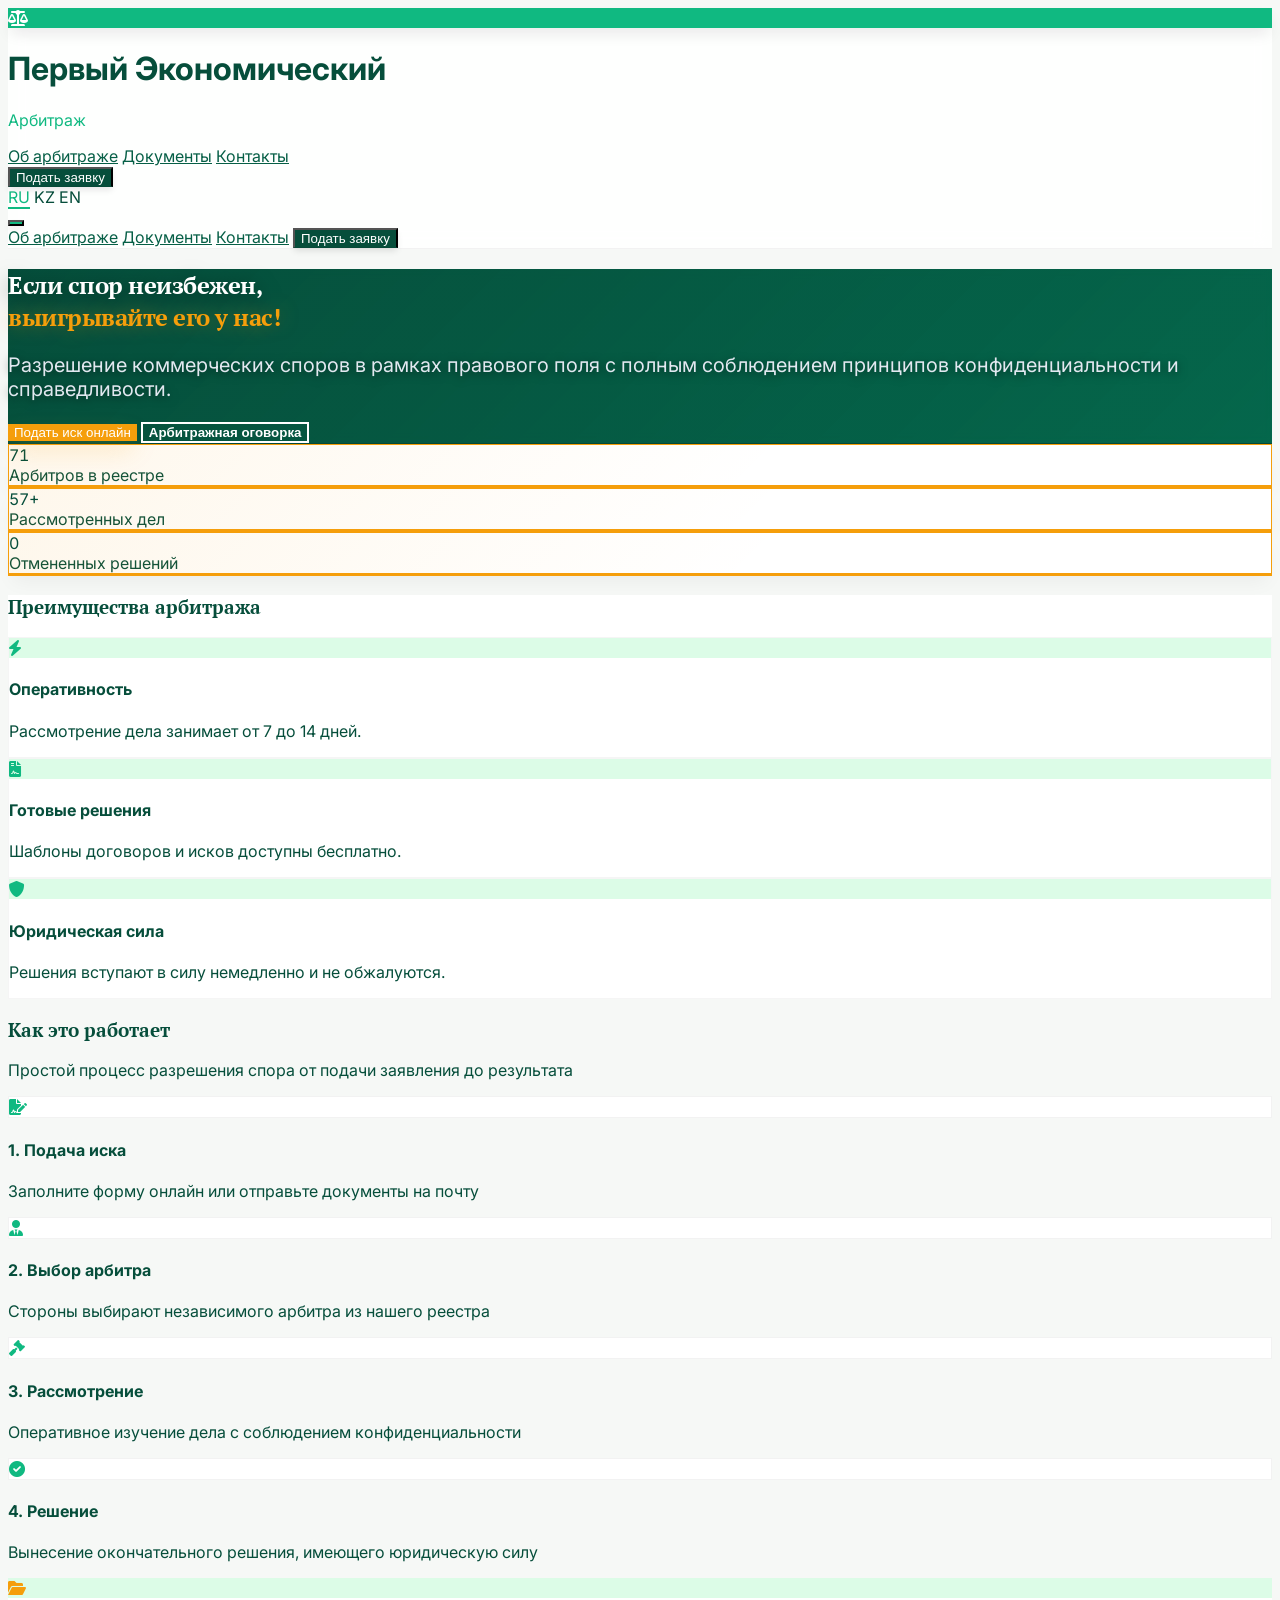
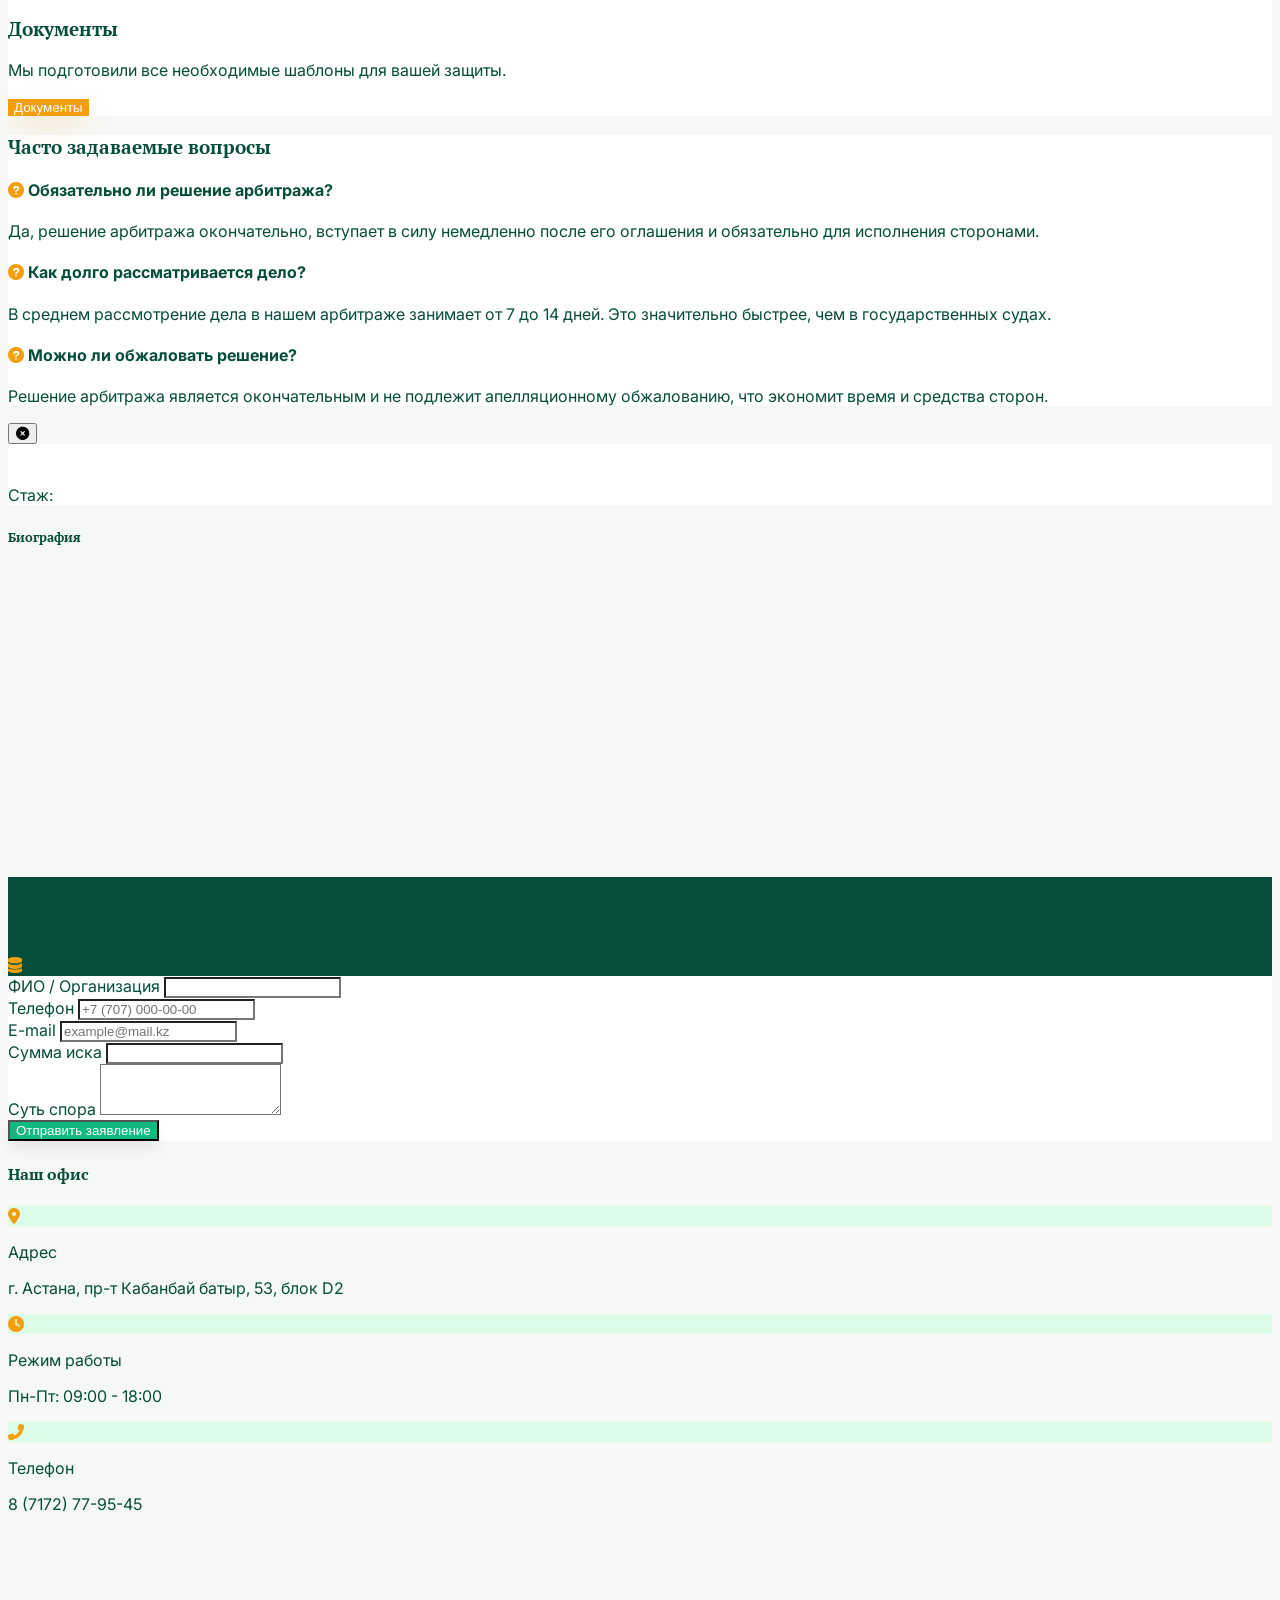
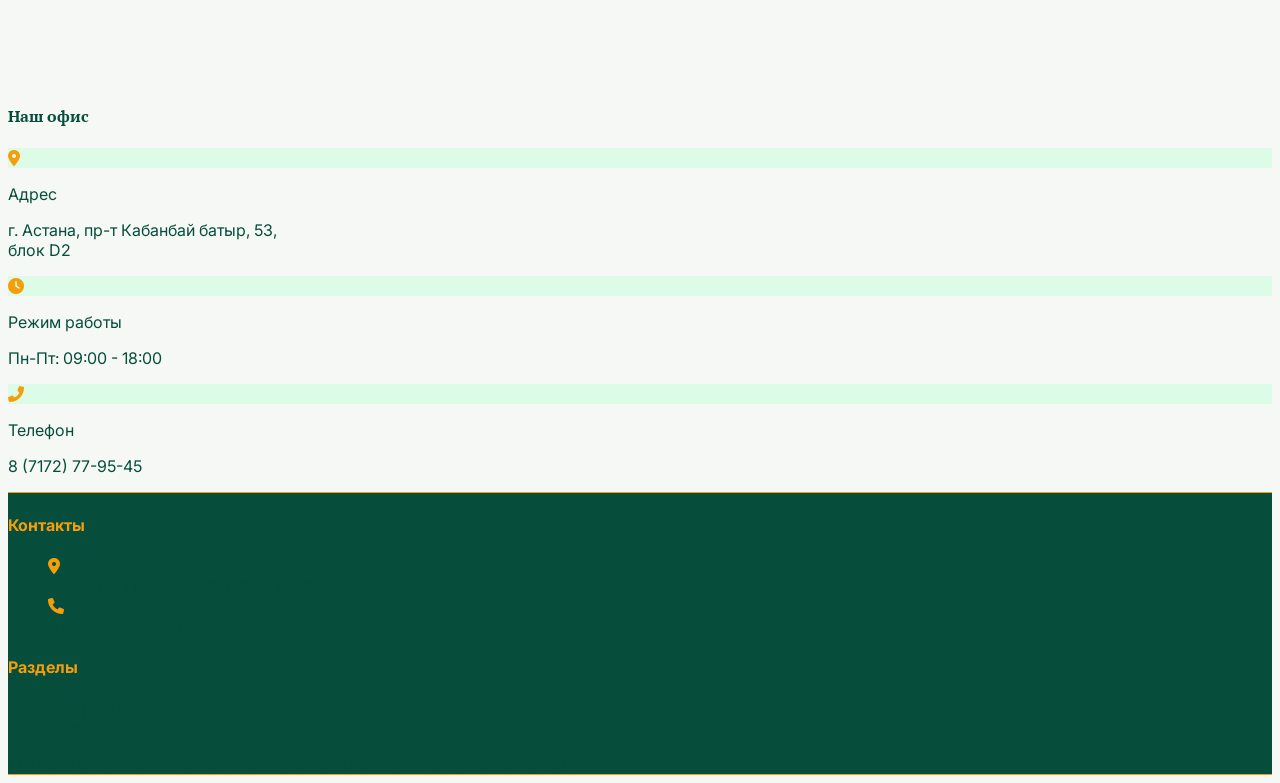
==== commit 3eccf75e: "fix(docs): replace doc library with single link, allow KZ doc parsing" ====
--- a/index.html
+++ b/index.html
@@ -240,81 +240,19 @@
         <!-- Document Library -->
         <section class="py-20 bg-white border-t border-slate-100">
             <div class="container mx-auto px-4">
-                <div
-                    class="max-w-6xl mx-auto bg-slate-50 rounded-[3rem] p-12 md:p-20 shadow-inner flex flex-col md:flex-row items-center justify-between gap-16">
-                    <div class="md:w-1/2">
-                        <h3 class="serif text-4xl mb-6 text-navy" data-i18n="lib_title">Документы</h3>
-                        <p class="text-slate-500 mb-10 text-lg leading-relaxed" data-i18n="lib_desc">Мы подготовили все
-                            необходимые шаблоны для вашей защиты.</p>
-                        <div class="grid gap-4">
-                            <!-- Arbitration Clause Card -->
-                            <div
-                                class="bg-white rounded-2xl shadow-sm border border-transparent hover:border-amber-200 transition overflow-hidden">
-                                <button onclick="toggleClause()" class="flex items-center gap-5 p-6 w-full text-left">
-                                    <div
-                                        class="w-14 h-14 bg-accent-light text-accent rounded-xl flex items-center justify-center text-2xl shrink-0">
-                                        <i class="fas fa-quote-left"></i>
-                                    </div>
-                                    <div class="flex-1">
-                                        <span class="font-bold text-slate-700" data-i18n="doc1">Арбитражная
-                                            оговорка</span>
-                                        <p class="text-xs text-slate-400 mt-1" data-i18n="doc1_hint">Нажмите, чтобы
-                                            посмотреть текст оговорки
-                                        </p>
-                                    </div>
-                                    <i id="clause-chevron"
-                                        class="fas fa-chevron-down text-slate-400 transition-transform"></i>
-                                </button>
-                                <div id="clause-text" class="hidden px-6 pb-6">
-                                    <div
-                                        class="bg-accent-light border border-amber-200 rounded-xl p-5 text-slate-700 italic text-sm leading-relaxed">
-                                        Все споры, разногласия или требования, возникшие из настоящего договора
-                                        (соглашения, контракта), либо в связи с ним, подлежат разрешению в постоянно
-                                        действующем арбитраже – ТОО «Центрально-Азиатский экономический арбитраж» в
-                                        соответствии с его Регламентом. Состав арбитража будет включать одного арбитра.
-                                        Язык арбитражного разбирательства – русский.
-                                    </div>
-                                    <p class="text-slate-400 text-xs mt-3"><i
-                                            class="fas fa-info-circle text-accent mr-1"></i><span
-                                            data-i18n="clause_info_2">Для включения в уже
-                                            заключённый договор необходимо оформить дополнительное соглашение с данной
-                                            оговоркой.</span></p>
-                                </div>
-                            </div>
-                            <a href="#"
-                                class="flex items-center gap-5 p-6 bg-white rounded-2xl shadow-sm hover:shadow-md transition border border-transparent hover:border-amber-200">
-                                <div
-                                    class="w-14 h-14 bg-accent-light text-accent rounded-xl flex items-center justify-center text-2xl">
-                                    <i class="far fa-file-word"></i>
-                                </div>
-                                <span class="font-bold text-slate-700" data-i18n="doc2">Образец иска</span>
-                            </a>
-                        </div>
-                        <script>
-                            function toggleClause() {
-                                const text = document.getElementById('clause-text');
-                                const icon = document.getElementById('clause-chevron');
-                                text.classList.toggle('hidden');
-                                icon.classList.toggle('rotate-180');
-                            }
-                        </script>
-                    </div>
-                    <div class="md:w-1/3 w-full">
-                        <div
-                            class="p-12 navy-blue-bg rounded-[2.5rem] text-white text-center shadow-2xl relative overflow-hidden">
-                            <div
-                                class="absolute top-0 right-0 w-32 h-32 bg-accent-light0/10 rounded-full -mr-16 -mt-16">
-                            </div>
-                            <i class="fas fa-file-invoice-dollar text-6xl text-accent mb-8"></i>
-                            <h4 class="font-bold text-2xl mb-4" data-i18n="reg_rules" data-i18n="reg_rules"
-                                data-i18n="reg_rules">Регламент</h4>
-                            <p class="text-slate-400 text-sm mb-10" data-i18n="reg_desc" data-i18n="reg_desc">
-                                Ознакомьтесь с правилами работы арбитража</p>
-                            <button data-i18n="btn_pdf_download"
-                                class="w-full primary-gradient py-4 rounded-xl font-black text-sm uppercase tracking-widest">Скачать
-                                PDF</button>
-                        </div>
-                    </div>
+                <div class="max-w-5xl mx-auto bg-slate-50 rounded-[3rem] p-12 md:p-20 shadow-inner text-center">
+                    <div
+                        class="w-20 h-20 bg-accent-light text-accent rounded-full flex items-center justify-center text-4xl mx-auto mb-8 shadow-sm">
+                        <i class="fas fa-folder-open"></i>
+                    </div>
+                    <h3 class="serif text-4xl mb-4 text-navy" data-i18n="lib_title">Документы</h3>
+                    <p class="text-slate-500 mb-10 text-lg max-w-2xl mx-auto leading-relaxed" data-i18n="lib_desc_full">
+                        Мы подготовили все необходимые шаблоны для вашей защиты.</p>
+                    <button onclick="switchView('documents')"
+                        class="btn-accent primary-gradient text-white px-12 py-5 rounded-full text-lg font-bold shadow-lg shadow-amber-500/30 hover:shadow-xl hover:-translate-y-1 transition transform"
+                        data-i18n="nav_documents">
+                        Документы
+                    </button>
                 </div>
             </div>
         </section>
@@ -412,17 +350,8 @@
                                     включения в уже заключённый договор необходимо
                                     оформить дополнительное соглашение с данной оговоркой.</span></p>
                         </div>
-                        <a href="#" class="doc-card">
-                            <div class="doc-icon bg-accent-light text-accent">
-                                <i class="far fa-file-word"></i>
-                            </div>
-                            <div class="flex-1">
-                                <p class="font-bold text-slate-700" data-i18n="doc2">Образец иска</p>
-                                <p class="text-xs text-slate-400 mt-0.5">DOCX</p>
-                            </div>
-                            <i class="fas fa-download text-slate-400"></i>
-                        </a>
                         <!-- Dynamic documents from admin are appended below the static ones -->
+                        <div id="dynamic-docs-list" class="space-y-4 pt-4"></div>
                         <div class="text-slate-400 text-sm italic py-8 text-center" id="docs-empty-state"
                             data-i18n="docs_empty">Документы ещё не загружены.</div>
                     </div>
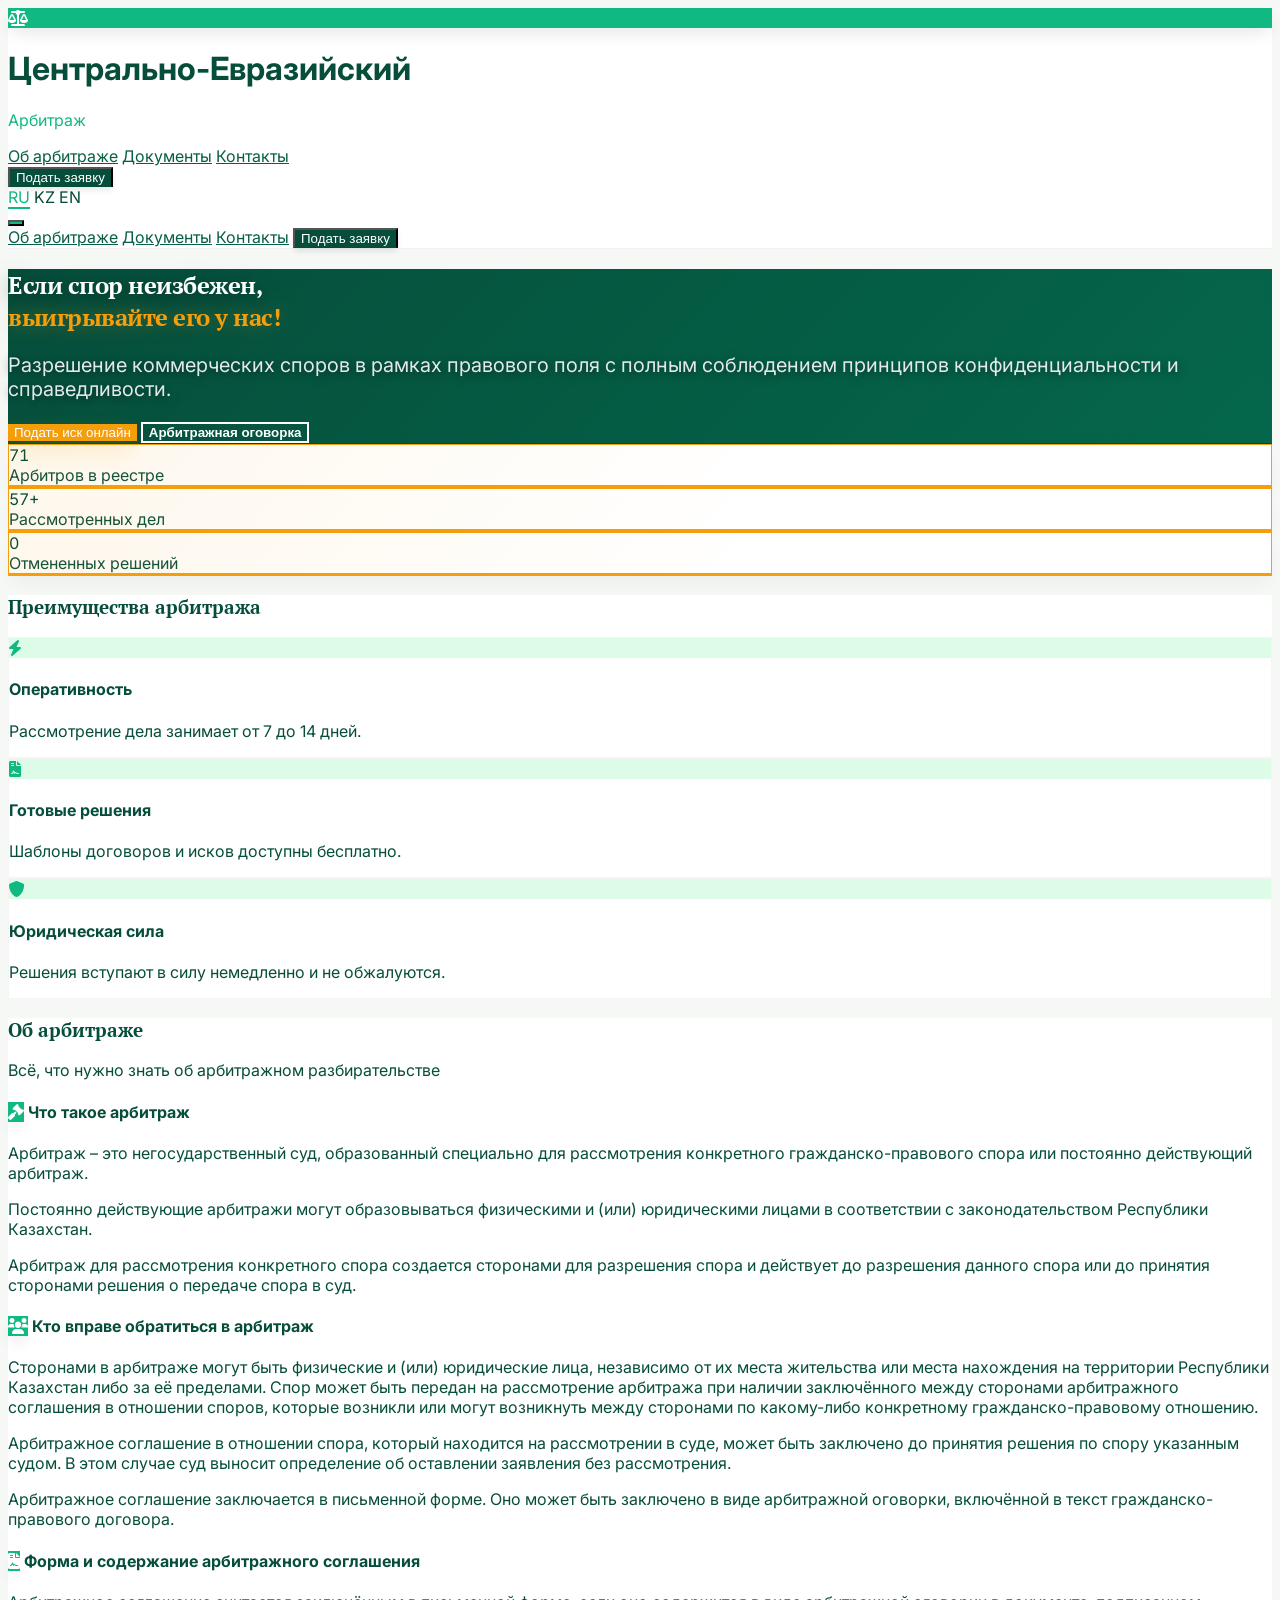
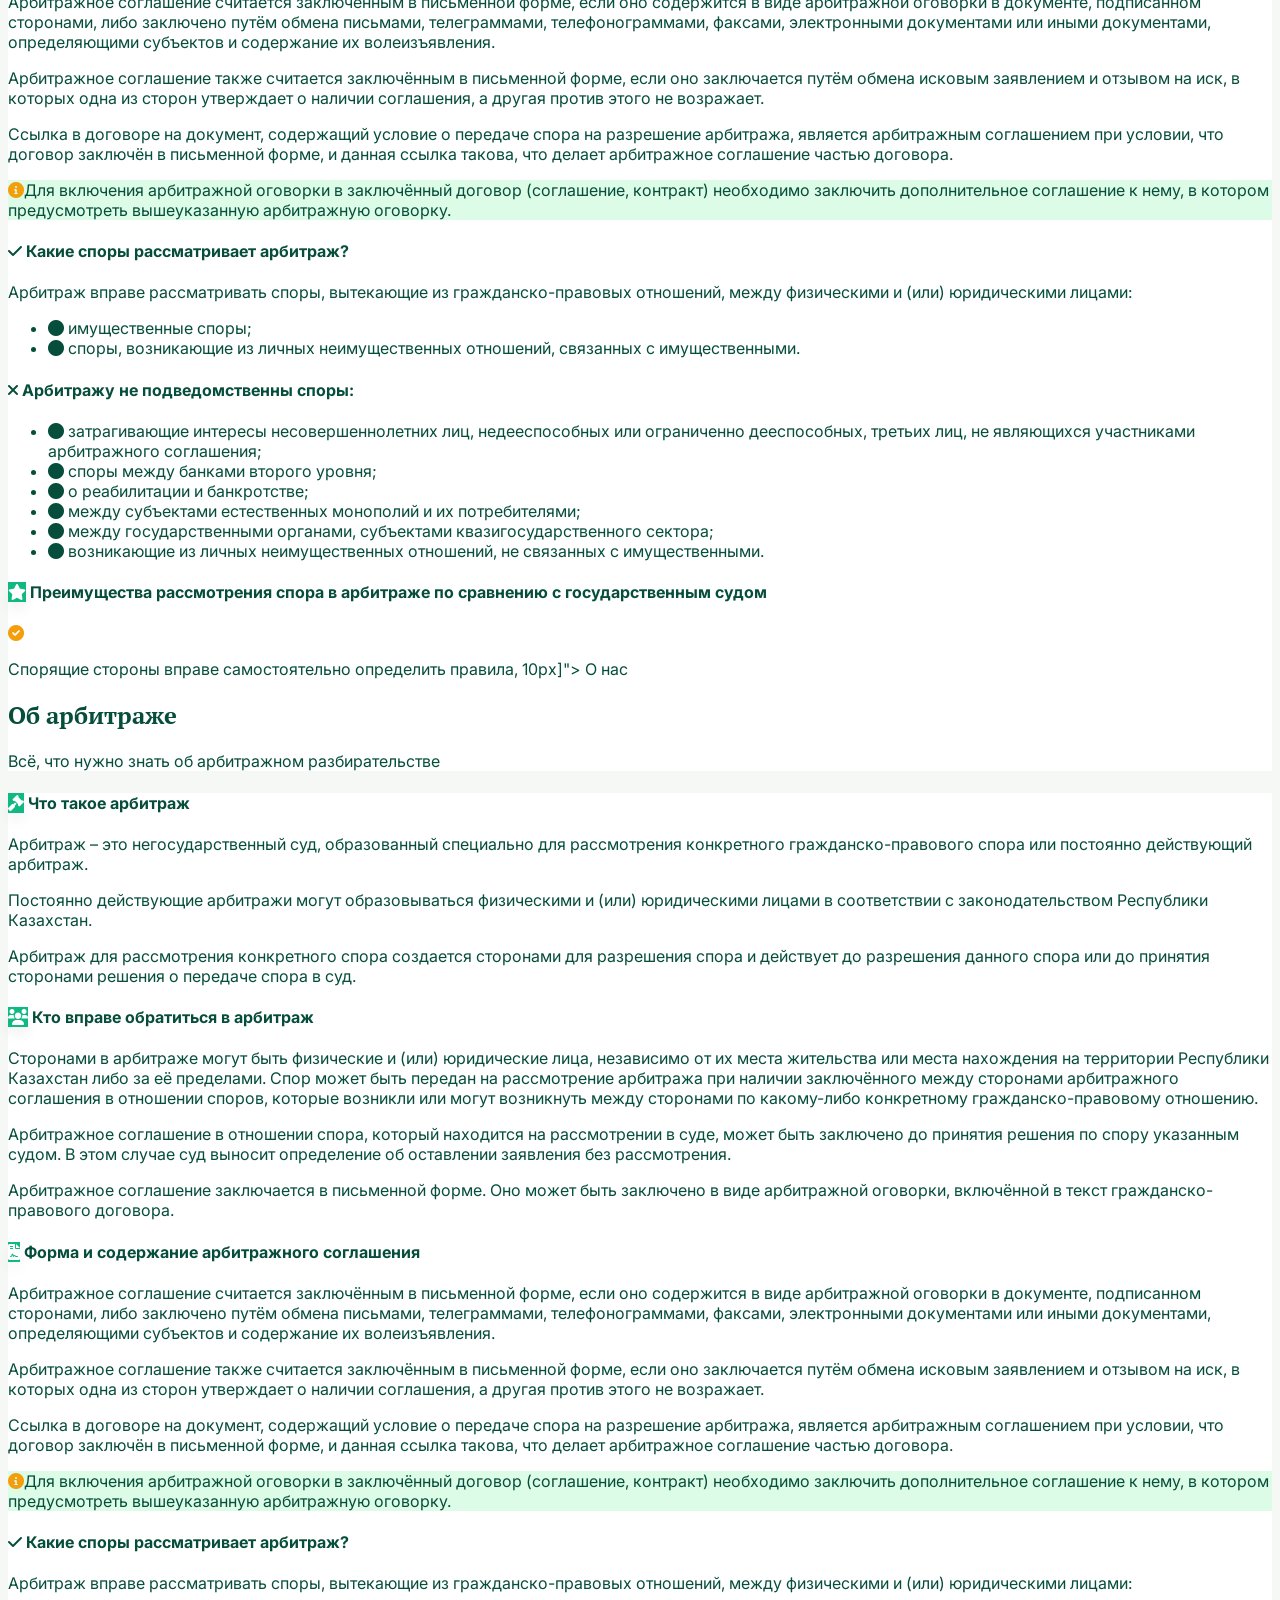
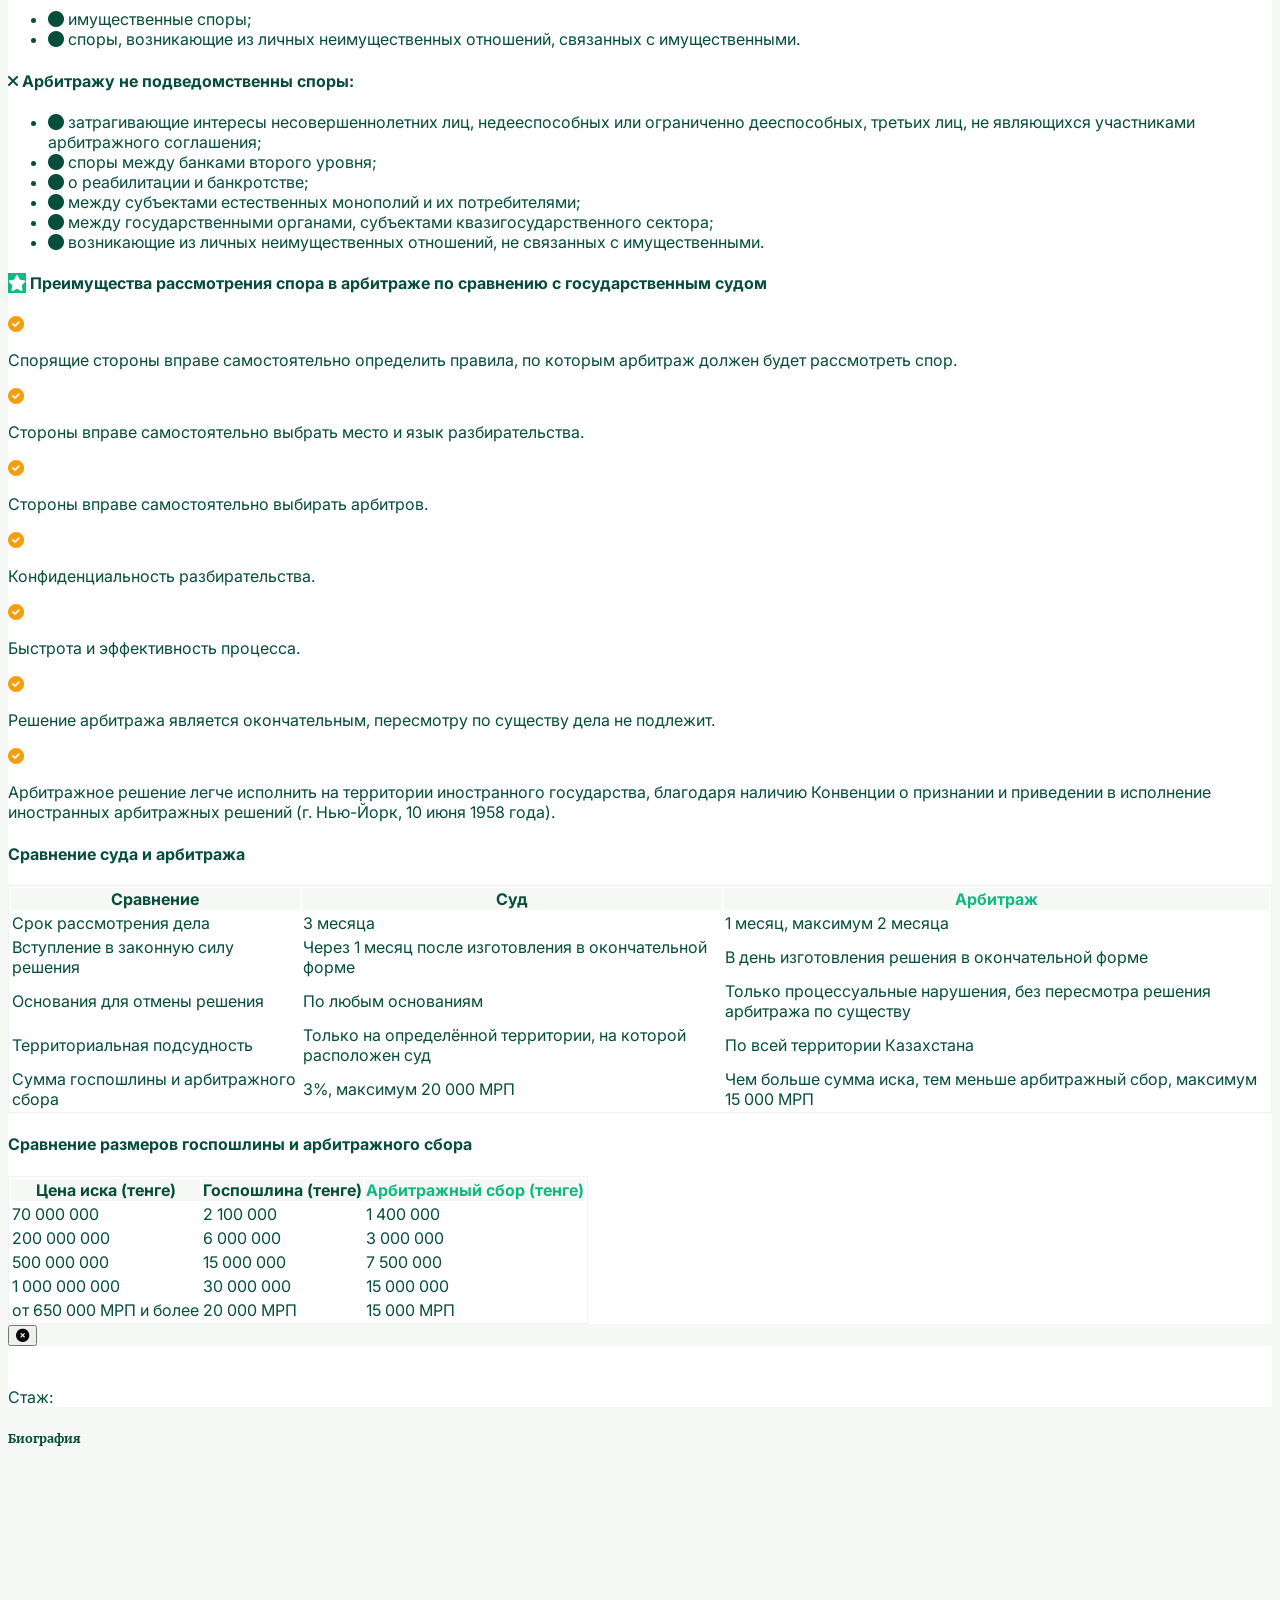
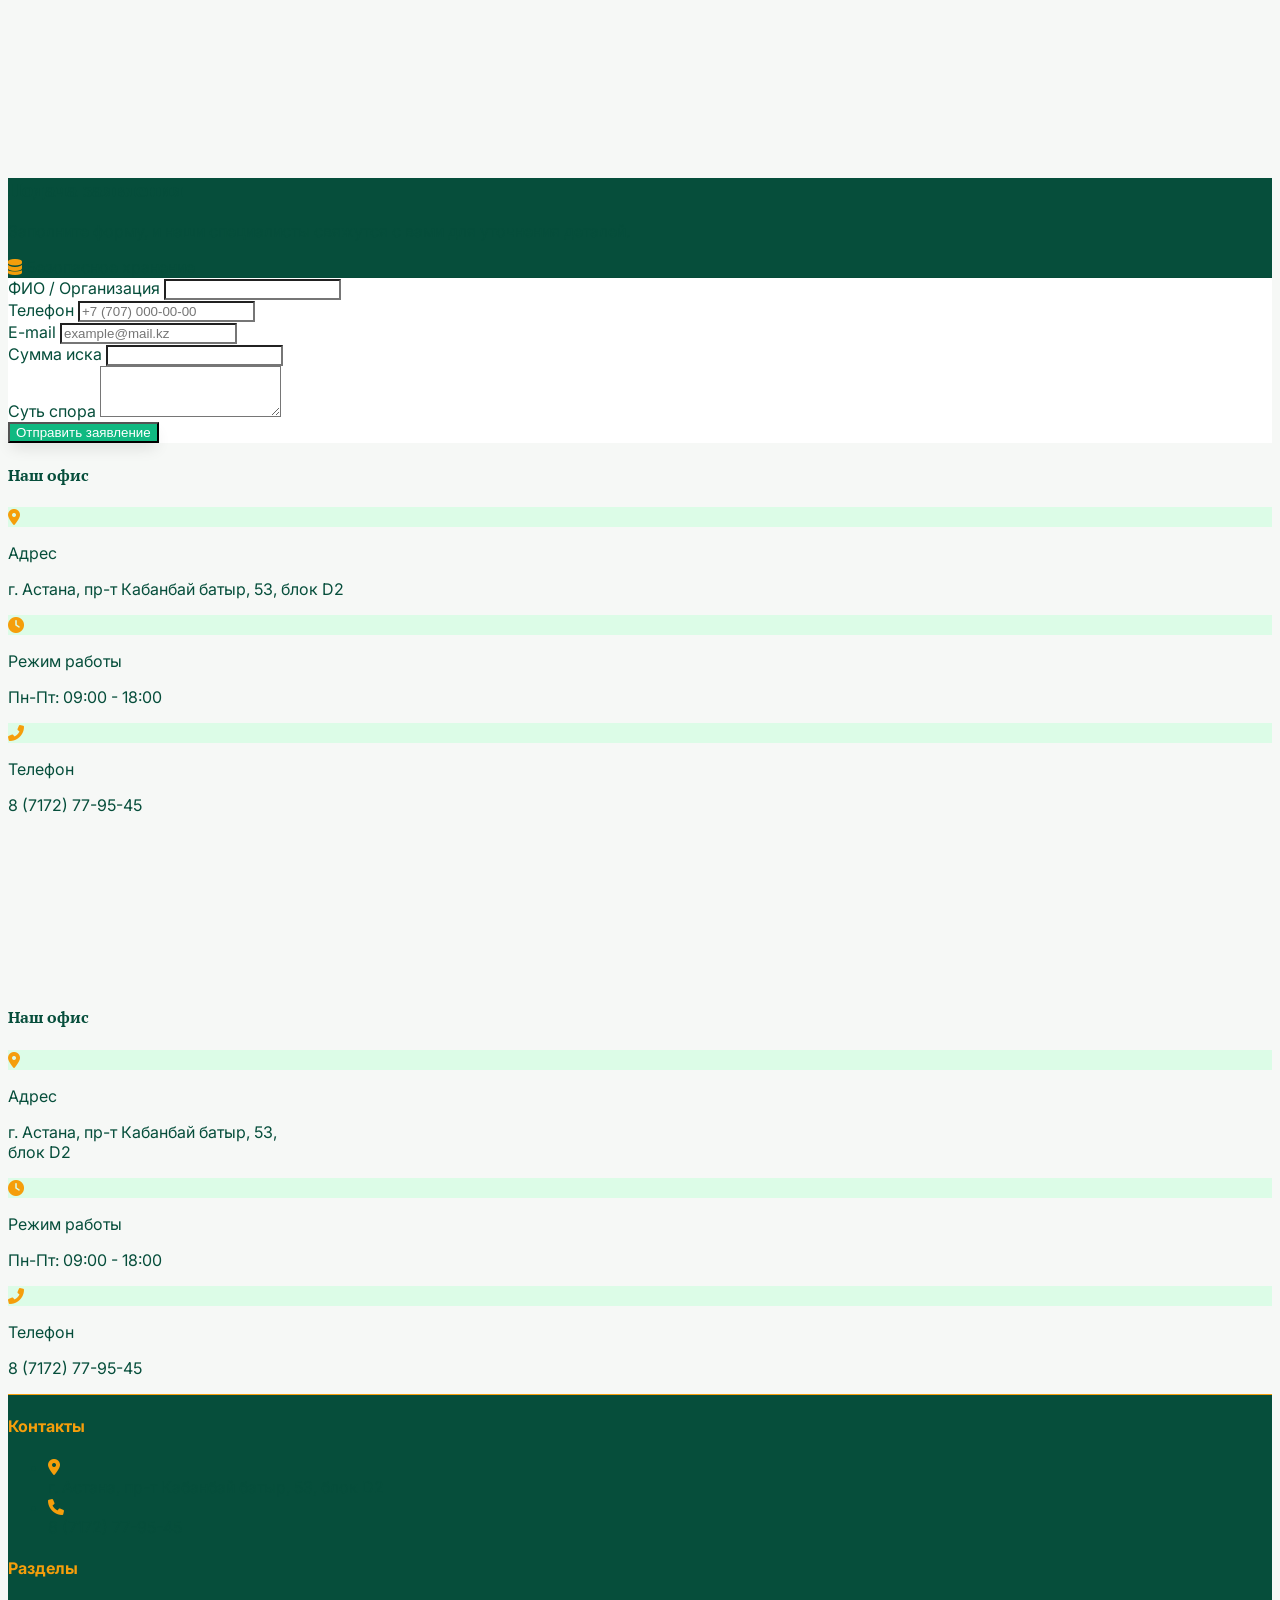
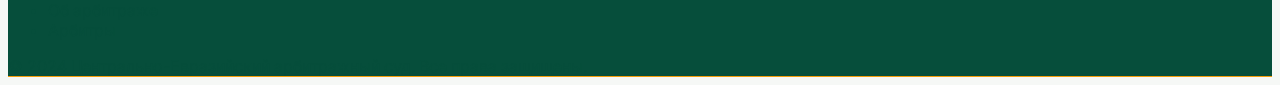
==== commit 17a5766a: "feat: restore documents section and add dynamic realtime loading" ====
--- a/index.html
+++ b/index.html
@@ -22,16 +22,17 @@
                     <i class="fas fa-balance-scale"></i>
                 </div>
                 <div class="cursor-pointer" onclick="switchView('home')">
-                    <h1 class="font-bold text-sm uppercase tracking-wider leading-none" data-i18n="brand_name">Первый
-                        Экономический</h1>
+                    <h1 class="font-bold text-sm uppercase tracking-wider leading-none" data-i18n="brand_name">
+                        Центрально-Евразийский</h1>
                     <p class="text-xs text-slate-500 uppercase tracking-widest" data-i18n="brand_sub" data-i18n="th_arb"
                         data-i18n="th_arb">Арбитраж</p>
                 </div>
             </div>
 
             <nav class="hidden lg:flex gap-6 text-sm font-medium text-slate-600">
-                <a href="javascript:void(0)" onclick="switchView('about')" class="hover:text-accent transition"
-                    data-i18n="nav_about">Об арбитраже</a>
+                <a href="javascript:void(0)"
+                    onclick="switchView('home'); setTimeout(() => document.getElementById('about-section').scrollIntoView({behavior:'smooth'}), 100)"
+                    class="hover:text-accent transition" data-i18n="nav_about">Об арбитраже</a>
                 <a href="javascript:void(0)" onclick="switchView('documents')" class="hover:text-accent transition"
                     data-i18n="nav_documents">Документы</a>
                 <a href="javascript:void(0)"
@@ -63,7 +64,9 @@
         <!-- Mobile Menu -->
         <div id="mobile-menu" class="hidden lg:hidden border-t border-slate-100 bg-white">
             <nav class="flex flex-col px-4 py-4 gap-4 text-sm font-semibold text-slate-700">
-                <a href="javascript:void(0)" onclick="switchView('about'); toggleMobileMenu()" data-i18n="nav_about">Об
+                <a href="javascript:void(0)"
+                    onclick="switchView('home'); setTimeout(() => document.getElementById('about-section').scrollIntoView({behavior:'smooth'}), 100); toggleMobileMenu()"
+                    data-i18n="nav_about">Об
                     арбитраже</a>
                 <a href="javascript:void(0)" onclick="switchView('documents'); toggleMobileMenu()"
                     data-i18n="nav_documents">Документы</a>
@@ -181,200 +184,197 @@
             </div>
         </section>
 
-        <!-- How it works -->
-        <section class="py-24 bg-white relative z-10 border-t border-slate-100">
-            <div class="container mx-auto px-4">
+
+        <!-- About Arbitration -->
+        <section id="about-section" class="py-20 bg-slate-50 border-t border-slate-100">
+            <div class="container mx-auto px-4 max-w-5xl">
                 <div class="text-center mb-16 reveal">
-                    <h3 class="serif text-3xl md:text-4xl text-navy mb-4" data-i18n="how_works_title"
-                        data-i18n="how_works_title">Как это работает</h3>
-                    <p class="text-slate-500" data-i18n="how_works_desc" data-i18n="how_works_desc">Простой процесс
-                        разрешения спора от подачи заявления до результата</p>
-                </div>
-                <div class="grid md:grid-cols-4 gap-8 relative">
-                    <!-- Steps -->
-                    <div class="reveal reveal-delay-1 text-center group">
-                        <div
-                            class="w-20 h-20 mx-auto bg-white rounded-2xl flex items-center justify-center text-accent text-3xl mb-6 group-hover:bg-accent group-hover:text-white transition-all shadow-sm border border-slate-100 group-hover:shadow-xl group-hover:-translate-y-2">
-                            <i class="fas fa-file-signature"></i>
-                        </div>
-                        <h4 class="font-bold text-lg text-navy mb-2" data-i18n="step1_title" data-i18n="step1_title">1.
-                            Подача иска</h4>
-                        <p class="text-slate-500 text-sm" data-i18n="step1_desc" data-i18n="step1_desc">Заполните форму
-                            онлайн или отправьте документы на почту</p>
-                    </div>
-                    <div class="reveal reveal-delay-2 text-center group">
-                        <div
-                            class="w-20 h-20 mx-auto bg-white rounded-2xl flex items-center justify-center text-accent text-3xl mb-6 group-hover:bg-accent group-hover:text-white transition-all shadow-sm border border-slate-100 group-hover:shadow-xl group-hover:-translate-y-2">
-                            <i class="fas fa-user-tie"></i>
-                        </div>
-                        <h4 class="font-bold text-lg text-navy mb-2" data-i18n="step2_title" data-i18n="step2_title">2.
-                            Выбор арбитра</h4>
-                        <p class="text-slate-500 text-sm" data-i18n="step2_desc" data-i18n="step2_desc">Стороны выбирают
-                            независимого арбитра из нашего реестра</p>
-                    </div>
-                    <div class="reveal reveal-delay-3 text-center group">
-                        <div
-                            class="w-20 h-20 mx-auto bg-white rounded-2xl flex items-center justify-center text-accent text-3xl mb-6 group-hover:bg-accent group-hover:text-white transition-all shadow-sm border border-slate-100 group-hover:shadow-xl group-hover:-translate-y-2">
-                            <i class="fas fa-gavel"></i>
-                        </div>
-                        <h4 class="font-bold text-lg text-navy mb-2" data-i18n="step3_title" data-i18n="step3_title">3.
-                            Рассмотрение</h4>
-                        <p class="text-slate-500 text-sm" data-i18n="step3_desc" data-i18n="step3_desc">Оперативное
-                            изучение дела с соблюдением конфиденциальности</p>
-                    </div>
-                    <div class="reveal reveal-delay-4 text-center group">
-                        <div
-                            class="w-20 h-20 mx-auto bg-white rounded-2xl flex items-center justify-center text-accent text-3xl mb-6 group-hover:bg-accent group-hover:text-white transition-all shadow-sm border border-slate-100 group-hover:shadow-xl group-hover:-translate-y-2">
-                            <i class="fas fa-check-circle"></i>
-                        </div>
-                        <h4 class="font-bold text-lg text-navy mb-2" data-i18n="step4_title" data-i18n="step4_title">4.
-                            Решение</h4>
-                        <p class="text-slate-500 text-sm" data-i18n="step4_desc">Вынесение окончательного решения,
-                            имеющего юридическую силу
+                    <h3 class="serif text-3xl md:text-4xl text-navy mb-4" data-i18n="about_title">Об арбитраже</h3>
+                    <p class="text-slate-500 text-lg" data-i18n="about_desc">Всё, что нужно знать об арбитражном
+                        разбирательстве</p>
+                </div>
+                <div class="space-y-10">
+
+
+                    <!-- What is arbitration -->
+                    <div class="bg-white rounded-2xl p-8 md:p-10 shadow-sm border border-slate-100">
+                        <h4 class="font-bold text-xl text-navy mb-4 flex items-center gap-3">
+                            <span
+                                class="w-9 h-9 primary-gradient text-white rounded-lg flex items-center justify-center shrink-0"><i
+                                    class="fas fa-gavel"></i></span>
+                            <span data-i18n="about_q1">Что такое арбитраж
+                            </span>
+                        </h4>
+                        <p class="text-slate-600 leading-relaxed mb-4" data-i18n="about_a1_1">Арбитраж – это
+                            негосударственный суд, образованный
+                            специально для рассмотрения конкретного гражданско-правового спора или постоянно действующий
+                            арбитраж.</p>
+                        <p class="text-slate-600 leading-relaxed mb-4" data-i18n="about_a1_2">Постоянно действующие
+                            арбитражи могут образовываться
+                            физическими и (или) юридическими лицами в соответствии с законодательством Республики
+                            Казахстан.
                         </p>
-                    </div>
-                </div>
-            </div>
-        </section>
-
-        <!-- Document Library -->
-        <section class="py-20 bg-white border-t border-slate-100">
-            <div class="container mx-auto px-4">
-                <div class="max-w-5xl mx-auto bg-slate-50 rounded-[3rem] p-12 md:p-20 shadow-inner text-center">
-                    <div
-                        class="w-20 h-20 bg-accent-light text-accent rounded-full flex items-center justify-center text-4xl mx-auto mb-8 shadow-sm">
-                        <i class="fas fa-folder-open"></i>
-                    </div>
-                    <h3 class="serif text-4xl mb-4 text-navy" data-i18n="lib_title">Документы</h3>
-                    <p class="text-slate-500 mb-10 text-lg max-w-2xl mx-auto leading-relaxed" data-i18n="lib_desc_full">
-                        Мы подготовили все необходимые шаблоны для вашей защиты.</p>
-                    <button onclick="switchView('documents')"
-                        class="btn-accent primary-gradient text-white px-12 py-5 rounded-full text-lg font-bold shadow-lg shadow-amber-500/30 hover:shadow-xl hover:-translate-y-1 transition transform"
-                        data-i18n="nav_documents">
-                        Документы
-                    </button>
-                </div>
-            </div>
-        </section>
-
-        <!-- FAQ Section -->
-        <section class="py-20 bg-slate-50 border-t border-slate-100">
-            <div class="container mx-auto px-4 max-w-4xl">
-                <div class="text-center mb-16 reveal">
-                    <h3 class="serif text-3xl md:text-4xl text-navy mb-4" data-i18n="faq_title" data-i18n="faq_title">
-                        Часто задаваемые вопросы</h3>
-                </div>
-                <div class="space-y-4">
-                    <div
-                        class="bg-white rounded-2xl p-6 md:p-8 reveal reveal-delay-1 border border-slate-100 shadow-sm hover:shadow-md hover:border-amber-200 transition">
-                        <h4 class="font-bold text-lg text-navy mb-3"><i
-                                class="fas fa-question-circle text-accent mr-2"></i> <span
-                                data-i18n="faq1_q">Обязательно ли решение
-                                арбитража?</span></h4>
-                        <p class="text-slate-500 leading-relaxed ml-7" data-i18n="faq1_a">Да, решение арбитража
-                            окончательно, вступает в
-                            силу немедленно после его оглашения и обязательно для исполнения сторонами.</p>
-                    </div>
-                    <div
-                        class="bg-white rounded-2xl p-6 md:p-8 reveal reveal-delay-2 border border-slate-100 shadow-sm hover:shadow-md hover:border-amber-200 transition">
-                        <h4 class="font-bold text-lg text-navy mb-3"><i
-                                class="fas fa-question-circle text-accent mr-2"></i> <span data-i18n="faq2_q">Как
-                                долго рассматривается дело?
-                            </span></h4>
-                        <p class="text-slate-500 leading-relaxed ml-7" data-i18n="faq2_a">В среднем рассмотрение дела в
-                            нашем арбитраже
-                            занимает от 7 до 14 дней. Это значительно быстрее, чем в государственных судах.</p>
-                    </div>
-                    <div
-                        class="bg-white rounded-2xl p-6 md:p-8 reveal reveal-delay-3 border border-slate-100 shadow-sm hover:shadow-md hover:border-amber-200 transition">
-                        <h4 class="font-bold text-lg text-navy mb-3"><i
-                                class="fas fa-question-circle text-accent mr-2"></i> <span data-i18n="faq3_q">Можно
-                                ли обжаловать решение?
-                            </span></h4>
-                        <p class="text-slate-500 leading-relaxed ml-7" data-i18n="faq3_a">Решение арбитража является
-                            окончательным и не
-                            подлежит апелляционному обжалованию, что экономит время и средства сторон.</p>
-                    </div>
-                </div>
-            </div>
-        </section>
-    </main>
-
-    <!-- DOCUMENTS VIEW -->
-    <main id="documents-view" class="view-content view-hidden">
-        <section class="navy-blue-bg py-12 text-white">
-            <div class="container mx-auto px-4">
-                <nav class="flex text-xs uppercase tracking-widest text-slate-400 mb-6 gap-2 items-center">
-                    <a href="javascript:void(0)" onclick="switchView('home')" class="hover:text-accent"
-                        data-i18n="breadcrumb_home">Главная</a>
-                    <i class="fas fa-chevron-right text-[10px]"></i>
-                    <span class="text-white" data-i18n="nav_documents">Документы</span>
-                </nav>
-                <h2 class="serif text-4xl" data-i18n="nav_documents">Документы</h2>
-                <p class="text-slate-400 mt-2" data-i18n="docs_page_desc">Официальные документы и материалы арбитража
-                </p>
-            </div>
-        </section>
-        <section class="py-12 bg-slate-50">
-            <div class="container mx-auto px-4 max-w-4xl">
-                <div class="mb-10">
-                    <h3 class="text-lg font-black text-navy uppercase tracking-widest mb-6 flex items-center gap-2">
-                        <i class="fas fa-file-alt text-accent"></i>
-                        <span data-i18n="docs_section_static">Документы</span>
-                    </h3>
-                    <div id="all-docs-list" class="space-y-4">
-                        <!-- Arbitration clause -->
-                        <div class="doc-card cursor-pointer" onclick="toggleClauseDoc()">
-                            <div class="doc-icon bg-accent-light text-accent">
-                                <i class="fas fa-quote-left"></i>
+                        <p class="text-slate-600 leading-relaxed" data-i18n="about_a1_3">Арбитраж для рассмотрения
+                            конкретного спора создается
+                            сторонами для разрешения спора и действует до разрешения данного спора или до принятия
+                            сторонами
+                            решения о передаче спора в суд.</p>
+                    </div>
+
+                    <!-- Who can apply -->
+                    <div class="bg-white rounded-2xl p-8 md:p-10 shadow-sm border border-slate-100">
+                        <h4 class="font-bold text-xl text-navy mb-4 flex items-center gap-3">
+                            <span
+                                class="w-9 h-9 primary-gradient text-white rounded-lg flex items-center justify-center shrink-0"><i
+                                    class="fas fa-users"></i></span>
+                            <span data-i18n="about_q2">Кто вправе обратиться в арбитраж
+                            </span>
+                        </h4>
+                        <p class="text-slate-600 leading-relaxed mb-4" data-i18n="about_a2_1">Сторонами в арбитраже
+                            могут
+                            быть физические и (или)
+                            юридические лица, независимо от их места жительства или места нахождения на территории
+                            Республики Казахстан либо за её пределами. Спор может быть передан на рассмотрение арбитража
+                            при
+                            наличии заключённого между сторонами арбитражного соглашения в отношении споров, которые
+                            возникли или могут возникнуть между сторонами по какому-либо конкретному
+                            гражданско-правовому
+                            отношению.</p>
+                        <p class="text-slate-600 leading-relaxed mb-4" data-i18n="about_a2_2">Арбитражное соглашение в
+                            отношении спора, который
+                            находится на рассмотрении в суде, может быть заключено до принятия решения по спору
+                            указанным
+                            судом. В этом случае суд выносит определение об оставлении заявления без рассмотрения.</p>
+                        <p class="text-slate-600 leading-relaxed" data-i18n="about_a2_3">Арбитражное соглашение
+                            заключается
+                            в письменной форме. Оно
+                            может быть заключено в виде арбитражной оговорки, включённой в текст гражданско-правового
+                            договора.</p>
+                    </div>
+
+                    <!-- Form and content of agreement -->
+                    <div class="bg-white rounded-2xl p-8 md:p-10 shadow-sm border border-slate-100">
+                        <h4 class="font-bold text-xl text-navy mb-4 flex items-center gap-3">
+                            <span
+                                class="w-9 h-9 primary-gradient text-white rounded-lg flex items-center justify-center shrink-0"><i
+                                    class="fas fa-file-contract"></i></span>
+                            <span data-i18n="about_q3">Форма и содержание арбитражного соглашения
+                            </span>
+                        </h4>
+                        <p class="text-slate-600 leading-relaxed mb-4" data-i18n="about_a3_1">Арбитражное соглашение
+                            считается заключённым в
+                            письменной форме, если оно содержится в виде арбитражной оговорки в документе, подписанном
+                            сторонами, либо заключено путём обмена письмами, телеграммами, телефонограммами, факсами,
+                            электронными документами или иными документами, определяющими субъектов и содержание их
+                            волеизъявления.</p>
+                        <p class="text-slate-600 leading-relaxed mb-4" data-i18n="about_a3_2">Арбитражное соглашение
+                            также
+                            считается заключённым в
+                            письменной форме, если оно заключается путём обмена исковым заявлением и отзывом на иск, в
+                            которых одна из сторон утверждает о наличии соглашения, а другая против этого не возражает.
+                        </p>
+                        <p class="text-slate-600 leading-relaxed" data-i18n="about_a3_3">Ссылка в договоре на документ,
+                            содержащий условие о
+                            передаче спора на разрешение арбитража, является арбитражным соглашением при условии, что
+                            договор заключён в письменной форме, и данная ссылка такова, что делает арбитражное
+                            соглашение
+                            частью договора.</p>
+                        <div class="mt-6 p-4 bg-accent-light border border-amber-200 rounded-xl text-slate-500 text-sm">
+                            <i class="fas fa-info-circle text-accent mr-2"></i><span data-i18n="about_a3_info">Для
+                                включения арбитражной оговорки в
+                                заключённый договор (соглашение, контракт) необходимо заключить дополнительное
+                                соглашение к
+                                нему, в котором предусмотреть вышеуказанную арбитражную оговорку.
+                            </span>
+                        </div>
+                    </div>
+
+                    <!-- Types of disputes -->
+                    <div class="grid md:grid-cols-2 gap-6">
+                        <div class="bg-green-50 border border-green-200 rounded-2xl p-8">
+                            <h4 class="font-bold text-lg text-navy mb-4 flex items-center gap-3">
+                                <span
+                                    class="w-9 h-9 bg-green-500 text-white rounded-lg flex items-center justify-center shrink-0"><i
+                                        class="fas fa-check"></i></span>
+                                <span data-i18n="about_q4">Какие споры рассматривает арбитраж?
+                                </span>
+                            </h4>
+                            <p class="text-slate-600 text-sm mb-4" data-i18n="about_a4_info">Арбитраж вправе
+                                рассматривать
+                                споры, вытекающие из
+                                гражданско-правовых отношений, между физическими и (или) юридическими лицами:</p>
+                            <ul class="space-y-2 text-slate-600 text-sm">
+                                <li class="flex items-start gap-2"><i
+                                        class="fas fa-circle text-green-500 text-[6px] mt-2"></i> <span
+                                        data-i18n="about_a4_li1">имущественные споры;</span></li>
+                                <li class="flex items-start gap-2"><i
+                                        class="fas fa-circle text-green-500 text-[6px] mt-2"></i> споры, возникающие из
+                                    личных неимущественных отношений, связанных с имущественными.</li>
+                            </ul>
+                        </div>
+                        <div class="bg-red-50 border border-red-200 rounded-2xl p-8">
+                            <h4 class="font-bold text-lg text-navy mb-4 flex items-center gap-3">
+                                <span
+                                    class="w-9 h-9 bg-red-500 text-white rounded-lg flex items-center justify-center shrink-0"><i
+                                        class="fas fa-times"></i></span>
+                                <span data-i18n="about_q5">Арбитражу не подведомственны споры:
+                                </span>
+                            </h4>
+                            <ul class="space-y-2 text-slate-600 text-sm">
+                                <li class="flex items-start gap-2"><i
+                                        class="fas fa-circle text-red-400 text-[6px] mt-2"></i> <span
+                                        data-i18n="about_a5_li1">затрагивающие интересы
+                                        несовершеннолетних лиц, недееспособных или ограниченно дееспособных, третьих
+                                        лиц, не
+                                        являющихся участниками арбитражного соглашения;</span></li>
+                                <li class="flex items-start gap-2"><i
+                                        class="fas fa-circle text-red-400 text-[6px] mt-2"></i> <span
+                                        data-i18n="about_a5_li2">споры между банками второго
+                                        уровня;</span></li>
+                                <li class="flex items-start gap-2"><i
+                                        class="fas fa-circle text-red-400 text-[6px] mt-2"></i> <span
+                                        data-i18n="about_a5_li3">о реабилитации и
+                                        банкротстве;</span></li>
+                                <li class="flex items-start gap-2"><i
+                                        class="fas fa-circle text-red-400 text-[6px] mt-2"></i> <span
+                                        data-i18n="about_a5_li4">между субъектами
+                                        естественных монополий и их потребителями;</span></li>
+                                <li class="flex items-start gap-2"><i
+                                        class="fas fa-circle text-red-400 text-[6px] mt-2"></i> <span
+                                        data-i18n="about_a5_li5">между государственными
+                                        органами, субъектами квазигосударственного сектора;</span></li>
+                                <li class="flex items-start gap-2"><i
+                                        class="fas fa-circle text-red-400 text-[6px] mt-2"></i> <span
+                                        data-i18n="about_a5_li6">возникающие из личных
+                                        неимущественных отношений, не связанных с имущественными.</span></li>
+                            </ul>
+                        </div>
+                    </div>
+
+                    <!-- Advantages vs court -->
+                    <div class="bg-white rounded-2xl p-8 md:p-10 shadow-sm border border-slate-100">
+                        <h4 class="font-bold text-xl text-navy mb-6 flex items-center gap-3">
+                            <span
+                                class="w-9 h-9 primary-gradient text-white rounded-lg flex items-center justify-center shrink-0"><i
+                                    class="fas fa-star"></i></span>
+                            <span data-i18n="about_q6">Преимущества рассмотрения спора в арбитраже по сравнению с
+                                государственным судом
+                            </span>
+                        </h4>
+                        <div class="grid md:grid-cols-2 gap-4">
+                            <div class="flex items-start gap-3 p-4 bg-slate-50 rounded-xl border border-slate-100"><i
+                                    class="fas fa-check-circle text-accent mt-1 shrink-0"></i>
+                                <p class="text-slate-600 text-sm" data-i18n="about_a6_li1">Спорящие стороны вправе
+                                    самостоятельно определить правила,
+                                    10px]"></i>
+                                    <span class="text-white" data-i18n="breadcrumb_about">О нас</span>
+                                    </nav>
+                                <h2 class="serif text-4xl" data-i18n="about_title" data-i18n="about_title">Об арбитраже
+                                </h2>
+                                <p class="text-slate-400 mt-2" data-i18n="about_desc" data-i18n="about_desc">Всё, что
+                                    нужно знать об
+                                    арбитражном разбирательстве</p>
                             </div>
-                            <div class="flex-1">
-                                <p class="font-bold text-slate-700" data-i18n="doc1">Арбитражная оговорка</p>
-                                <p class="text-xs text-slate-400 mt-0.5" data-i18n="doc1_hint">Нажмите, чтобы посмотреть
-                                    текст оговорки</p>
-                            </div>
-                            <i id="clause-doc-chevron"
-                                class="fas fa-chevron-down text-slate-400 transition-transform"></i>
-                        </div>
-                        <div id="clause-doc-text" class="hidden px-6 pb-4">
-                            <div
-                                class="bg-accent-light border border-amber-200 rounded-xl p-5 text-slate-700 italic text-sm leading-relaxed">
-                                Все споры, разногласия или требования, возникшие из настоящего договора
-                                (соглашения, контракта), либо в связи с ним, подлежат разрешению в постоянно
-                                действующем арбитраже – ТОО «Центрально-Азиатский экономический арбитраж» в
-                                соответствии с его Регламентом. Состав арбитража будет включать одного арбитра.
-                                Язык арбитражного разбирательства – русский.
-                            </div>
-                            <p class="text-slate-400 text-xs mt-3"><i
-                                    class="fas fa-info-circle text-accent mr-1"></i><span data-i18n="clause_info_2">Для
-                                    включения в уже заключённый договор необходимо
-                                    оформить дополнительное соглашение с данной оговоркой.</span></p>
-                        </div>
-                        <!-- Dynamic documents from admin are appended below the static ones -->
-                        <div id="dynamic-docs-list" class="space-y-4 pt-4"></div>
-                        <div class="text-slate-400 text-sm italic py-8 text-center" id="docs-empty-state"
-                            data-i18n="docs_empty">Документы ещё не загружены.</div>
-                    </div>
-                </div>
-            </div>
-        </section>
-    </main>
-
-    <!-- ABOUT VIEW -->
-    <main id="about-view" class="view-content view-hidden">
-        <!-- Hero bar -->
-        <section class="navy-blue-bg py-12 text-white">
-            <div class="container mx-auto px-4">
-                <nav class="flex text-xs uppercase tracking-widest text-slate-400 mb-6 gap-2 items-center">
-                    <a href="javascript:void(0)" onclick="switchView('home')" class="hover:text-accent"
-                        data-i18n="breadcrumb_home">Главная</a>
-                    <i class="fas fa-chevron-right text-[10px]"></i>
-                    <span class="text-white" data-i18n="breadcrumb_about">О нас</span>
-                </nav>
-                <h2 class="serif text-4xl" data-i18n="about_title" data-i18n="about_title">Об арбитраже</h2>
-                <p class="text-slate-400 mt-2" data-i18n="about_desc" data-i18n="about_desc">Всё, что нужно знать об
-                    арбитражном разбирательстве</p>
-            </div>
         </section>
 
         <!-- Content -->
@@ -693,6 +693,66 @@
         </section>
     </main>
 
+    <!-- DOCUMENTS VIEW -->
+    <main id="documents-view" class="view-content view-hidden">
+        <section class="navy-blue-bg py-12 text-white">
+            <div class="container mx-auto px-4">
+                <nav class="flex text-xs uppercase tracking-widest text-slate-400 mb-6 gap-2 items-center">
+                    <a href="javascript:void(0)" onclick="switchView('home')" class="hover:text-accent"
+                        data-i18n="breadcrumb_home">Главная</a>
+                    <i class="fas fa-chevron-right text-[10px]"></i>
+                    <span class="text-white" data-i18n="nav_documents">Документы</span>
+                </nav>
+                <h2 class="serif text-4xl" data-i18n="nav_documents">Документы</h2>
+                <p class="text-slate-400 mt-2" data-i18n="docs_page_desc">Официальные документы и материалы арбитража
+                </p>
+            </div>
+        </section>
+        <section class="py-12 bg-slate-50">
+            <div class="container mx-auto px-4 max-w-4xl">
+                <div class="mb-10">
+                    <h3 class="text-lg font-black text-navy uppercase tracking-widest mb-6 flex items-center gap-2">
+                        <i class="fas fa-file-alt text-accent"></i>
+                        <span data-i18n="docs_section_static">Документы</span>
+                    </h3>
+                    <div id="all-docs-list" class="space-y-4">
+                        <!-- Arbitration clause -->
+                        <div class="doc-card cursor-pointer" onclick="toggleClauseDoc()">
+                            <div class="doc-icon bg-accent-light text-accent">
+                                <i class="fas fa-quote-left"></i>
+                            </div>
+                            <div class="flex-1">
+                                <p class="font-bold text-slate-700" data-i18n="doc1">Арбитражная оговорка</p>
+                                <p class="text-xs text-slate-400 mt-0.5" data-i18n="doc1_hint">Нажмите, чтобы посмотреть
+                                    текст оговорки</p>
+                            </div>
+                            <i id="clause-doc-chevron"
+                                class="fas fa-chevron-down text-slate-400 transition-transform"></i>
+                        </div>
+                        <div id="clause-doc-text" class="hidden px-6 pb-4">
+                            <div
+                                class="bg-accent-light border border-amber-200 rounded-xl p-5 text-slate-700 italic text-sm leading-relaxed">
+                                Все споры, разногласия или требования, возникшие из настоящего договора
+                                (соглашения, контракта), либо в связи с ним, подлежат разрешению в постоянно
+                                действующем арбитраже – ТОО «Центрально-Азиатский экономический арбитраж» в
+                                соответствии с его Регламентом. Состав арбитража будет включать одного арбитра.
+                                Язык арбитражного разбирательства – русский.
+                            </div>
+                            <p class="text-slate-400 text-xs mt-3"><i
+                                    class="fas fa-info-circle text-accent mr-1"></i><span data-i18n="clause_info_2">Для
+                                    включения в уже заключённый договор необходимо
+                                    оформить дополнительное соглашение с данной оговоркой.</span></p>
+                        </div>
+                        <!-- Dynamic documents from admin are appended below the static ones -->
+                        <div id="dynamic-docs-list" class="space-y-4 pt-4"></div>
+                        <div class="text-slate-400 text-sm italic py-8 text-center" id="docs-empty-state"
+                            data-i18n="docs_empty">Документы ещё не загружены.</div>
+                    </div>
+                </div>
+            </div>
+        </section>
+    </main>
+
     <div id="arbitrator-modal"
         class="fixed inset-0 z-[100] flex items-center justify-center p-4 bg-slate-900/80 backdrop-blur-md hidden">
         <div class="bg-white w-full max-w-3xl rounded-[2.5rem] shadow-2xl overflow-hidden relative">
@@ -955,7 +1015,8 @@
                 <h4 class="font-black mb-8 uppercase tracking-widest text-accent text-sm" data-i18n="footer_sections">
                     Разделы</h4>
                 <ul class="space-y-4 text-sm font-bold text-white">
-                    <li class="hover:text-accent transition cursor-pointer" onclick="switchView('home')"
+                    <li class="hover:text-accent transition cursor-pointer"
+                        onclick="switchView('home'); setTimeout(() => document.getElementById('about-section').scrollIntoView({behavior:'smooth'}), 100)"
                         data-i18n="nav_about" data-i18n="about_title" data-i18n="about_title">Об арбитраже</li>
                     <li class="hover:text-accent transition cursor-pointer" onclick="switchView('registry')"
                         data-i18n="nav_arbitrators">Арбитры</li>
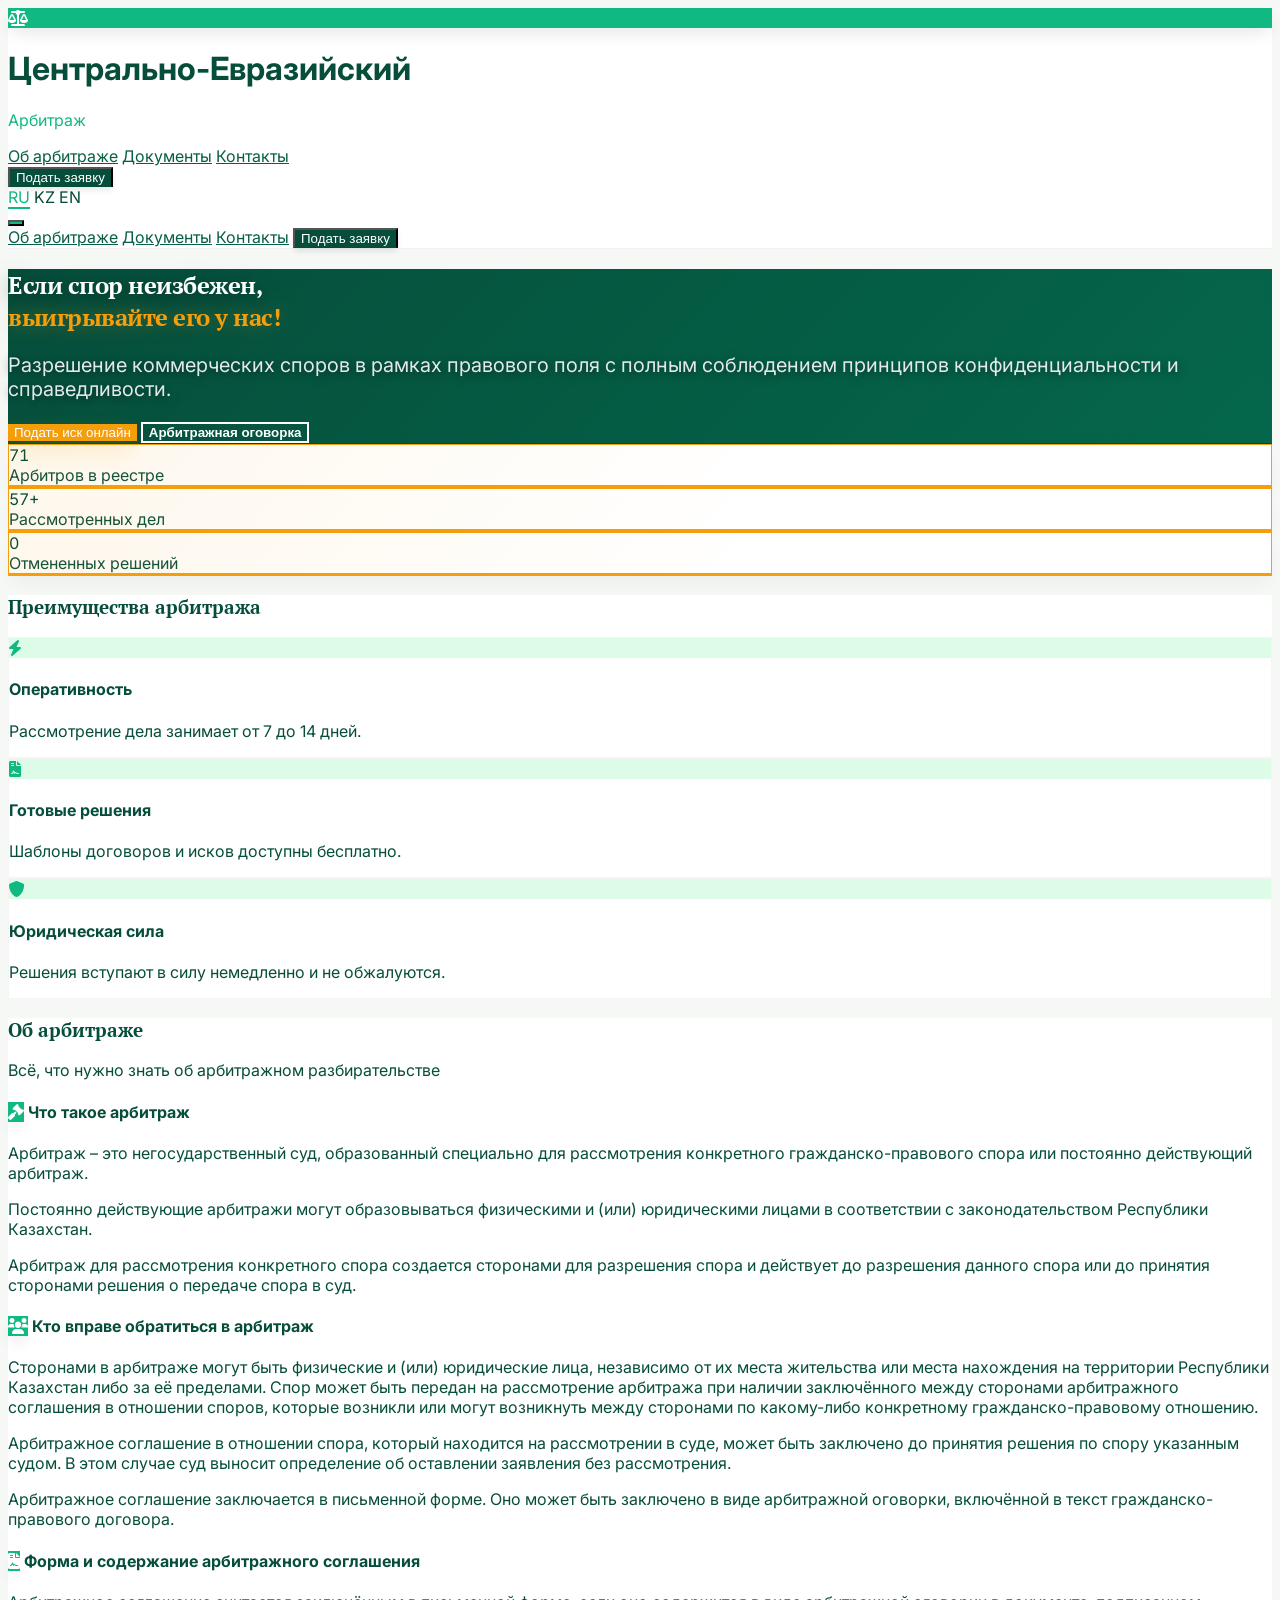
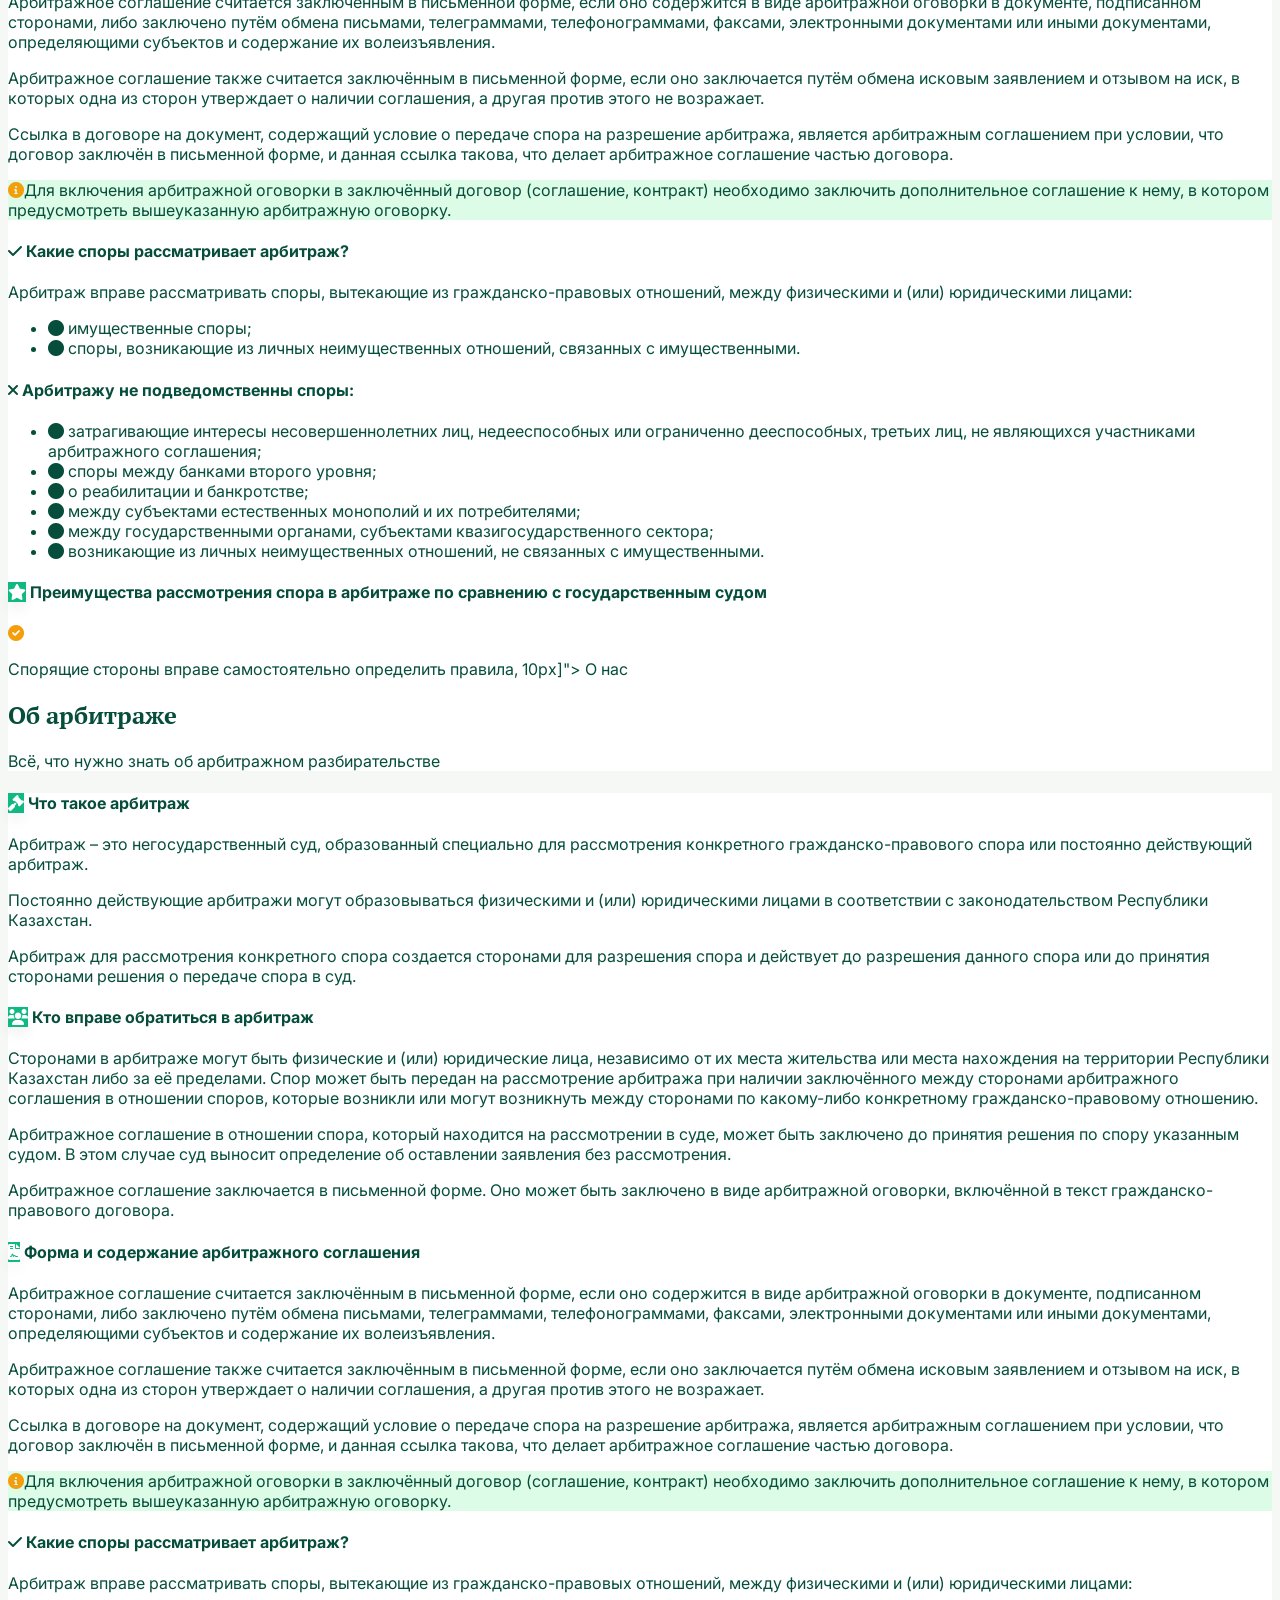
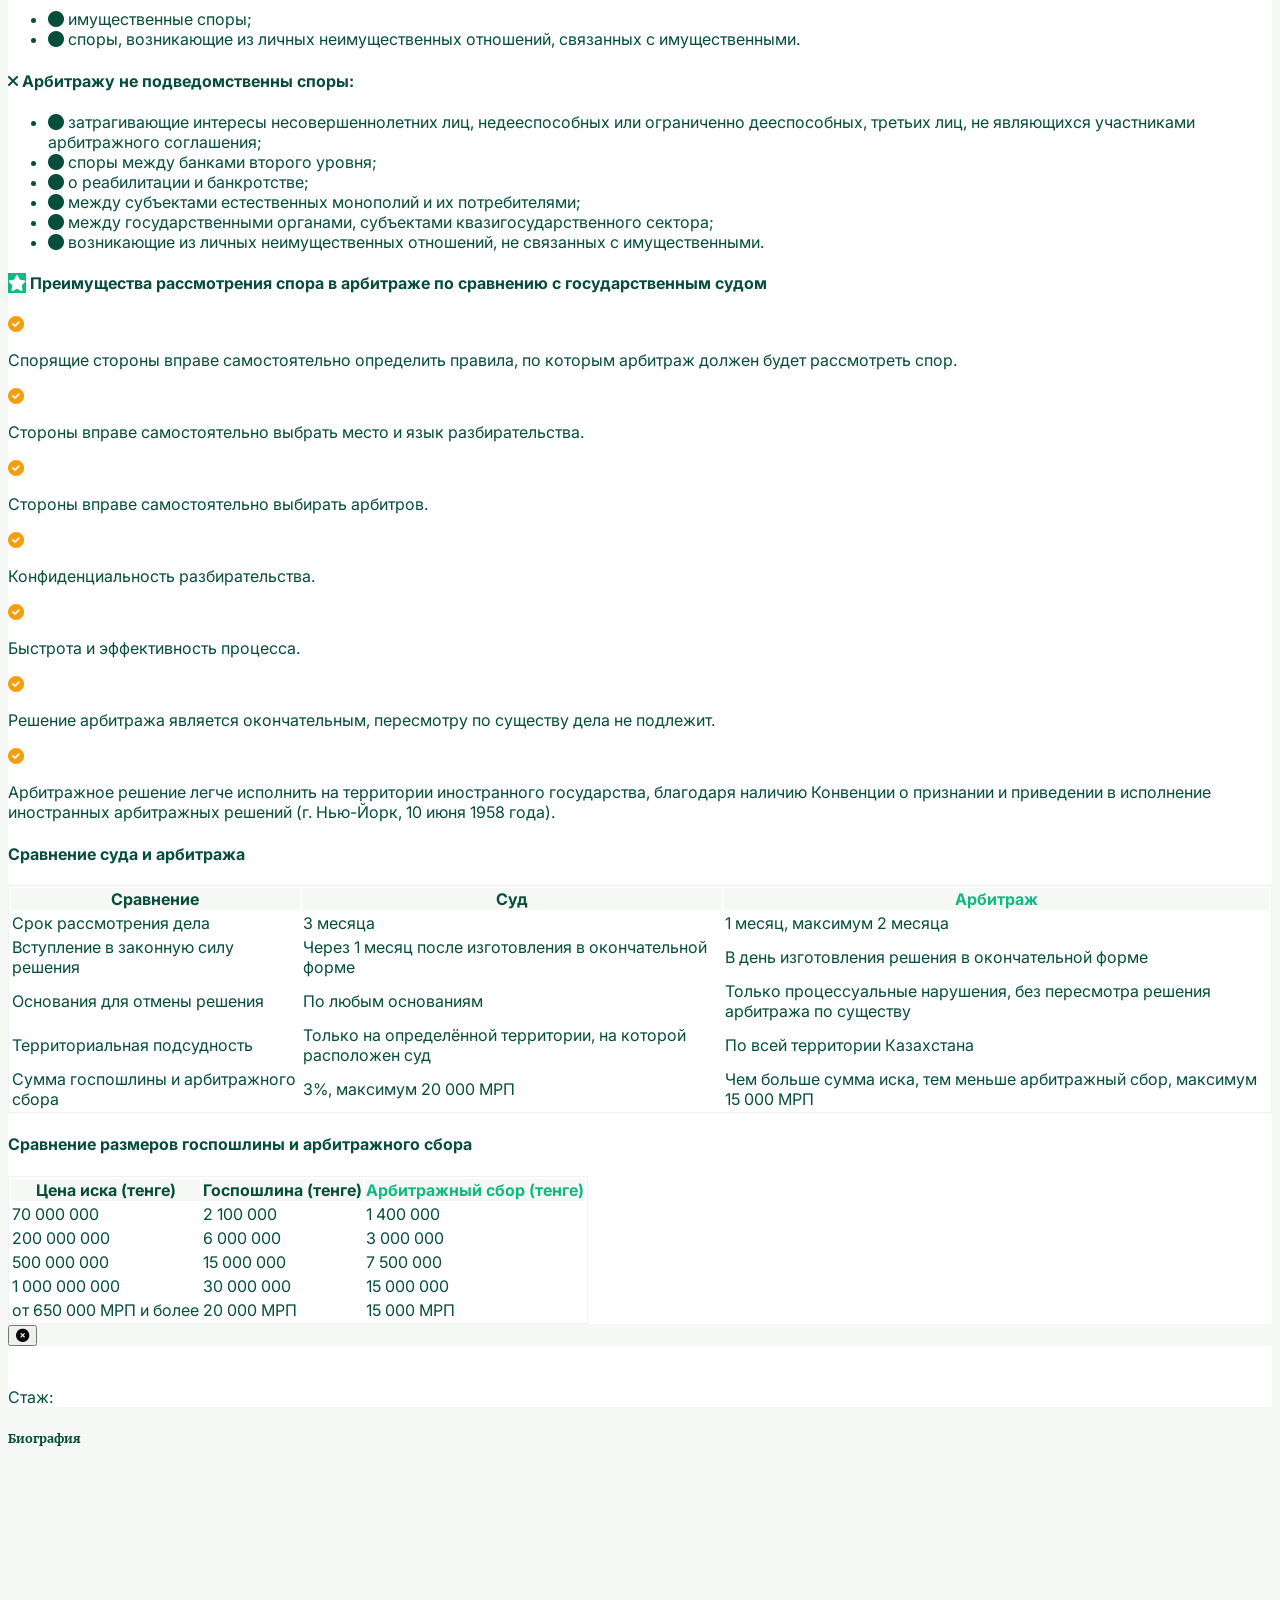
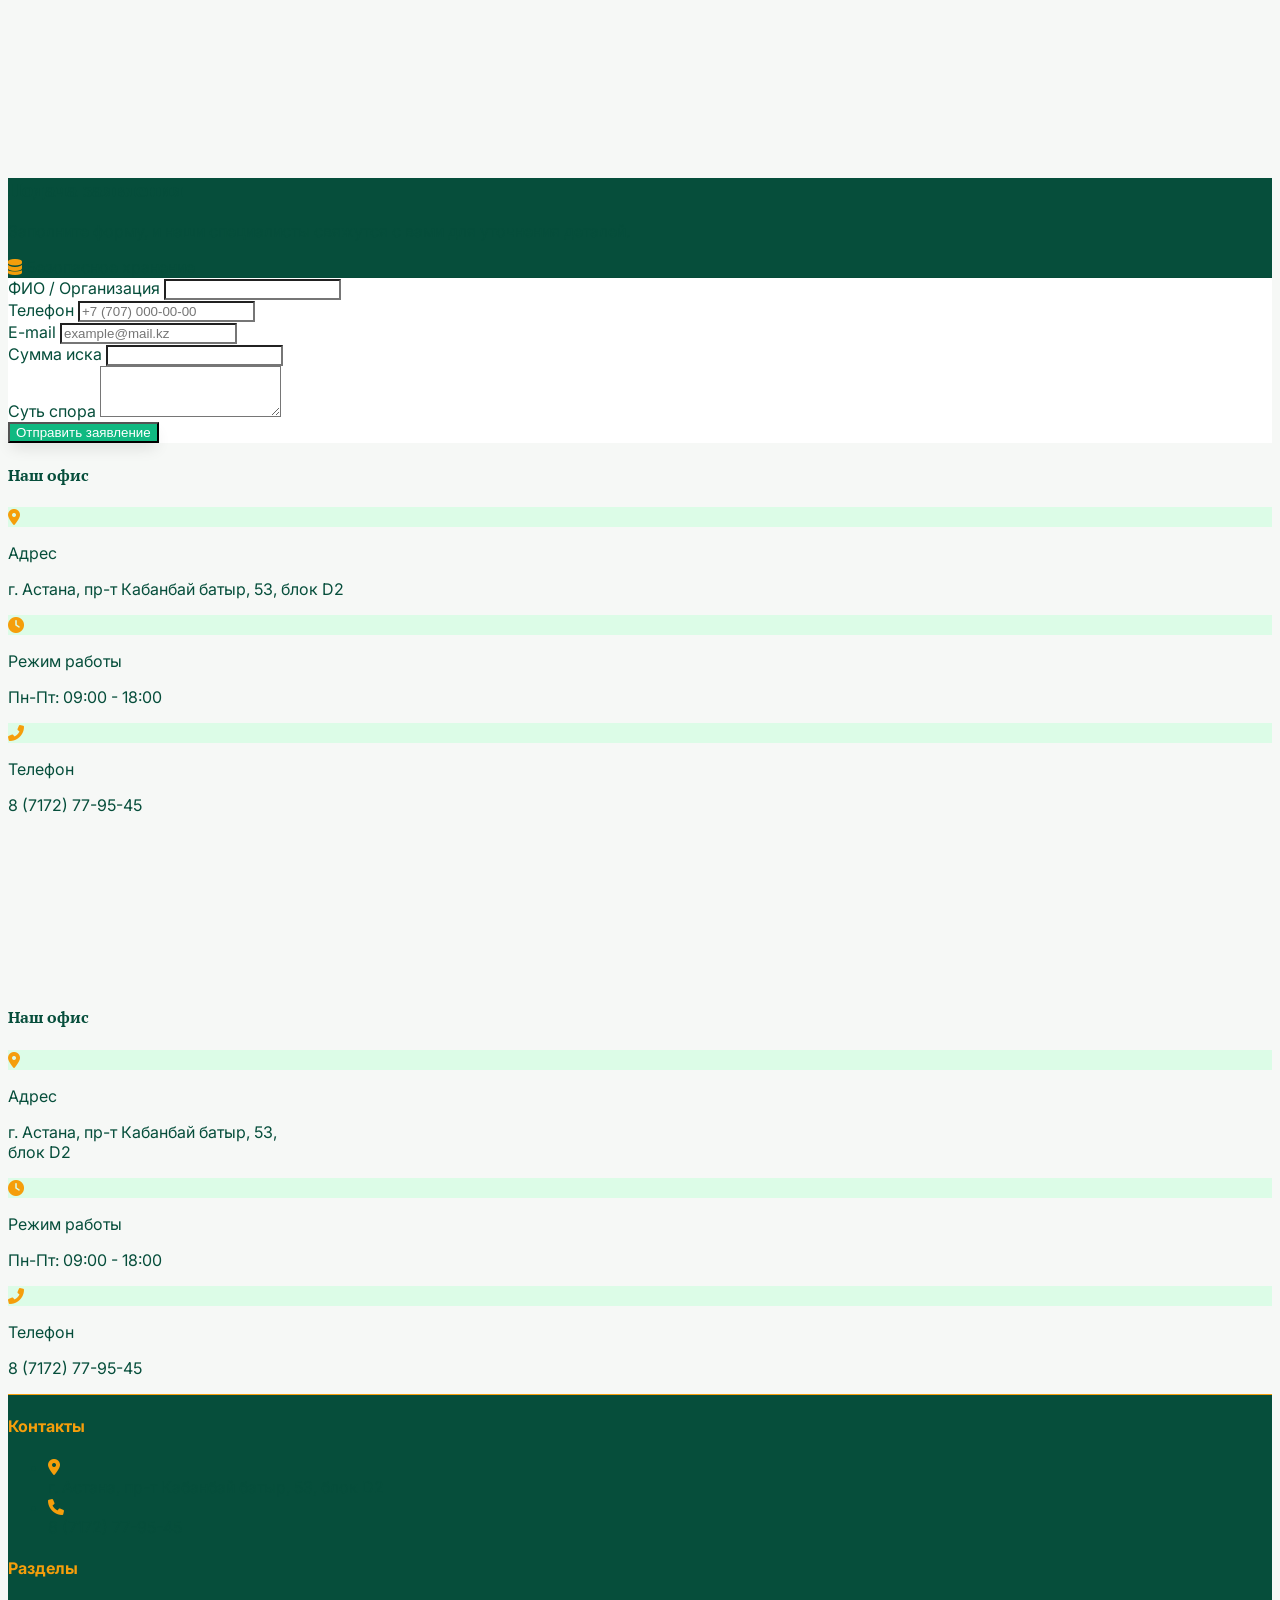
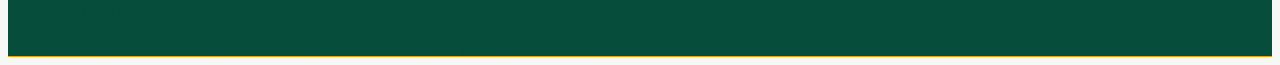
==== commit cde88af9: "fix(docs): remove registry dependencies causing setLanguage to crash midway" ====
--- a/index.html
+++ b/index.html
@@ -1018,8 +1018,6 @@
                     <li class="hover:text-accent transition cursor-pointer"
                         onclick="switchView('home'); setTimeout(() => document.getElementById('about-section').scrollIntoView({behavior:'smooth'}), 100)"
                         data-i18n="nav_about" data-i18n="about_title" data-i18n="about_title">Об арбитраже</li>
-                    <li class="hover:text-accent transition cursor-pointer" onclick="switchView('registry')"
-                        data-i18n="nav_arbitrators">Арбитры</li>
                 </ul>
             </div>
         </div>
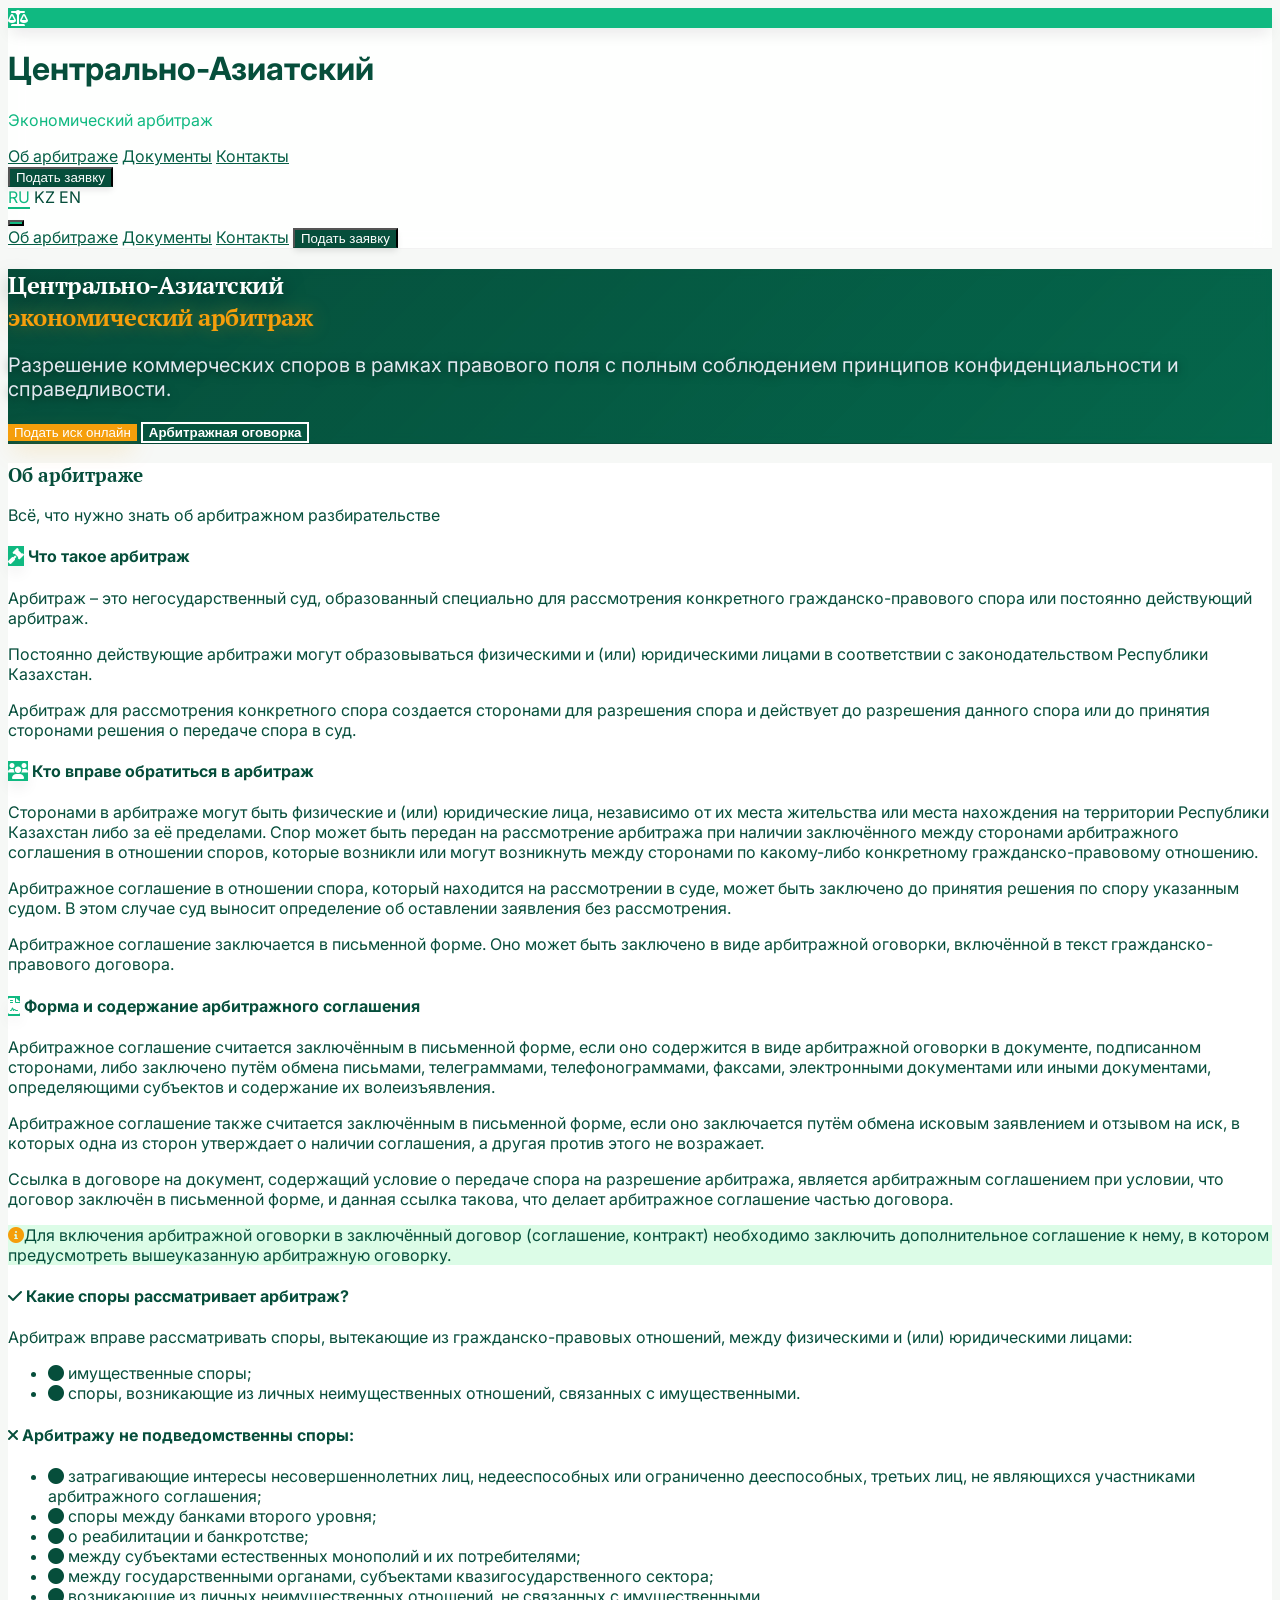
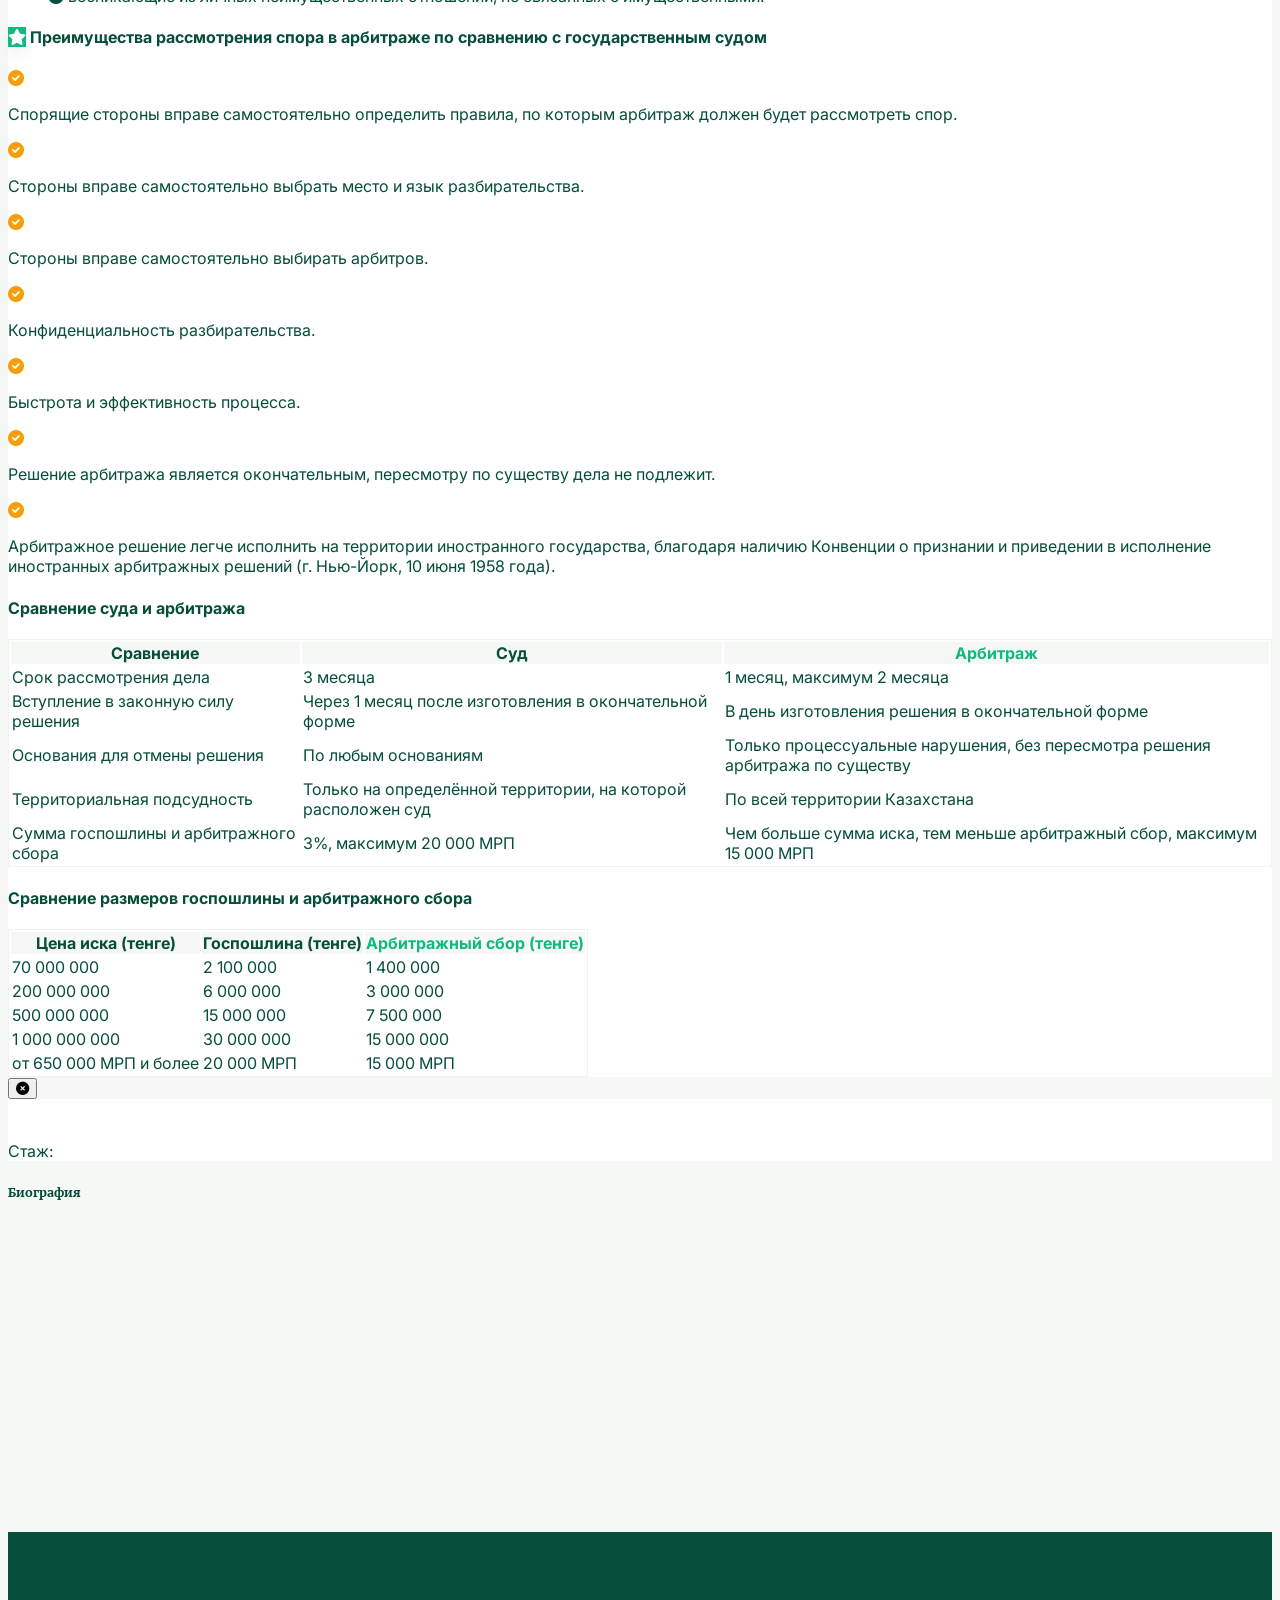
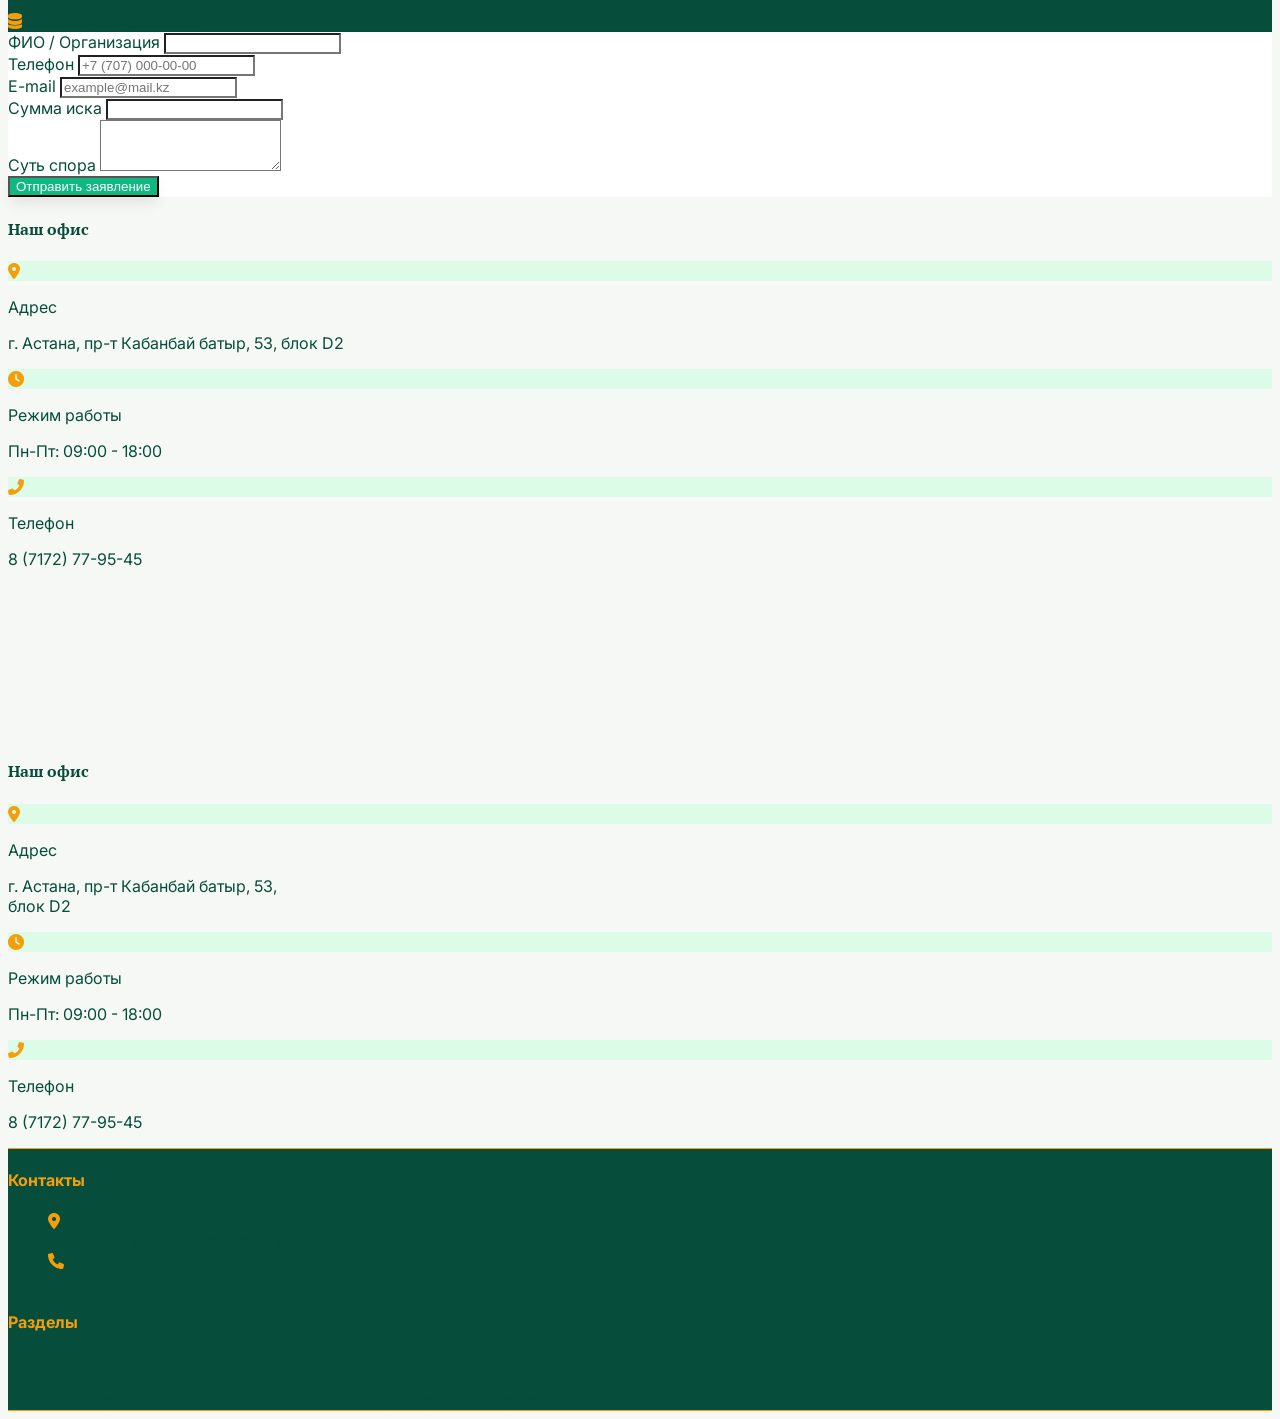
==== commit e734dbd7: "Rebrand to Central Asian Economic Arbitration, update hero, remove sections" ====
--- a/index.html
+++ b/index.html
@@ -4,7 +4,7 @@
 <head>
     <meta charset="UTF-8">
     <meta name="viewport" content="width=device-width, initial-scale=1.0">
-    <title>Центрально-Евразийский арбитражный суд</title>
+    <title>Центрально-Азиатский экономический арбитраж</title>
     <script src="https://cdn.tailwindcss.com"></script>
     <link rel="stylesheet" href="https://cdnjs.cloudflare.com/ajax/libs/font-awesome/6.0.0/css/all.min.css">
     <link rel="stylesheet" href="css/styles.css">
@@ -23,9 +23,8 @@
                 </div>
                 <div class="cursor-pointer" onclick="switchView('home')">
                     <h1 class="font-bold text-sm uppercase tracking-wider leading-none" data-i18n="brand_name">
-                        Центрально-Евразийский</h1>
-                    <p class="text-xs text-slate-500 uppercase tracking-widest" data-i18n="brand_sub" data-i18n="th_arb"
-                        data-i18n="th_arb">Арбитраж</p>
+                        Центрально-Азиатский</h1>
+                    <p class="text-xs text-slate-500 uppercase tracking-widest" data-i18n="brand_sub">Экономический арбитраж</p>
                 </div>
             </div>
 
@@ -89,8 +88,7 @@
             <div class="container mx-auto px-4 relative z-10 flex flex-col items-center text-center">
                 <h2 class="serif text-5xl md:text-7xl mb-8 max-w-4xl leading-tight text-shadow-strong hero-title"
                     data-i18n="hero_title">
-                    Если спор неизбежен, <br><span class="hero-highlight">выигрывайте
-                        его у нас!</span>
+                    Центрально-Азиатский <br><span class="hero-highlight">экономический арбитраж</span>
                 </h2>
                 <p class="text-lg md:text-xl text-slate-200 mb-12 max-w-2xl drop-shadow-md hero-desc"
                     data-i18n="hero_desc">
@@ -112,274 +110,13 @@
             </div>
         </section>
 
-        <!-- Stats Bar -->
-        <section class="container mx-auto px-4 -mt-14 relative z-20">
-            <div class="grid grid-cols-1 md:grid-cols-3 gap-8">
-                <div
-                    class="bg-white p-10 rounded-2xl shadow-2xl border-b-8 border-amber-500 text-center stat-card reveal reveal-delay-1">
-                    <div class="text-5xl font-bold text-navy mb-3 tracking-tight stat-number">71</div>
-                    <div class="text-slate-500 uppercase text-xs tracking-widest font-bold"
-                        data-i18n="stat_arbitrators">Арбитров в реестре</div>
-                </div>
-                <div
-                    class="bg-white p-10 rounded-2xl shadow-2xl border-b-8 border-amber-500 text-center stat-card reveal reveal-delay-2">
-                    <div class="text-5xl font-bold text-navy mb-3 tracking-tight stat-number">57+</div>
-                    <div class="text-slate-500 uppercase text-xs tracking-widest font-bold" data-i18n="stat_cases">
-                        Рассмотренных дел</div>
-                </div>
-                <div
-                    class="bg-white p-10 rounded-2xl shadow-2xl border-b-8 border-amber-500 text-center stat-card reveal reveal-delay-3">
-                    <div class="text-5xl font-bold text-navy mb-3 tracking-tight stat-number">0</div>
-                    <div class="text-slate-500 uppercase text-xs tracking-widest font-bold" data-i18n="stat_cancelled">
-                        Отмененных решений</div>
-                </div>
-            </div>
-        </section>
-
-        <!-- Advantages -->
-        <section class="py-20 bg-slate-50">
-            <div class="container mx-auto px-4">
-                <div class="text-center mb-14 reveal">
-                    <h3 class="serif text-3xl md:text-4xl text-navy tracking-wide" data-i18n="features_title">
-                        Преимущества арбитража</h3>
-                </div>
-                <div class="grid md:grid-cols-3 gap-8">
-                    <div
-                        class="feature-card flex gap-5 p-7 rounded-xl shadow-sm border border-slate-100 transition reveal reveal-delay-1">
-                        <div
-                            class="feature-icon w-12 h-12 bg-accent-light rounded-full flex items-center justify-center shrink-0">
-                            <i class="fas fa-bolt text-accent text-xl"></i>
-                        </div>
-                        <div>
-                            <h4 class="font-bold text-lg mb-1" data-i18n="f1_title">Оперативность</h4>
-                            <p class="text-slate-500" data-i18n="f1_desc">Рассмотрение дела занимает от 7 до 14 дней.
-                            </p>
-                        </div>
-                    </div>
-                    <div
-                        class="feature-card flex gap-5 p-7 rounded-xl shadow-sm border border-slate-100 transition reveal reveal-delay-2">
-                        <div
-                            class="feature-icon w-12 h-12 bg-accent-light rounded-full flex items-center justify-center shrink-0">
-                            <i class="fas fa-file-contract text-accent text-xl"></i>
-                        </div>
-                        <div>
-                            <h4 class="font-bold text-lg mb-1" data-i18n="f2_title">Готовые решения</h4>
-                            <p class="text-slate-500" data-i18n="f2_desc">Шаблоны договоров и исков доступны бесплатно.
-                            </p>
-                        </div>
-                    </div>
-                    <div
-                        class="feature-card flex gap-5 p-7 rounded-xl shadow-sm border border-slate-100 transition reveal reveal-delay-3">
-                        <div
-                            class="feature-icon w-12 h-12 bg-accent-light rounded-full flex items-center justify-center shrink-0">
-                            <i class="fas fa-shield-alt text-accent text-xl"></i>
-                        </div>
-                        <div>
-                            <h4 class="font-bold text-lg mb-1" data-i18n="f3_title">Юридическая сила</h4>
-                            <p class="text-slate-500" data-i18n="f3_desc">Решения вступают в силу немедленно и не
-                                обжалуются.</p>
-                        </div>
-                    </div>
-                </div>
-            </div>
-        </section>
-
-
         <!-- About Arbitration -->
         <section id="about-section" class="py-20 bg-slate-50 border-t border-slate-100">
-            <div class="container mx-auto px-4 max-w-5xl">
+            <div class="container mx-auto px-4 max-w-5xl space-y-10">
                 <div class="text-center mb-16 reveal">
                     <h3 class="serif text-3xl md:text-4xl text-navy mb-4" data-i18n="about_title">Об арбитраже</h3>
-                    <p class="text-slate-500 text-lg" data-i18n="about_desc">Всё, что нужно знать об арбитражном
-                        разбирательстве</p>
-                </div>
-                <div class="space-y-10">
-
-
-                    <!-- What is arbitration -->
-                    <div class="bg-white rounded-2xl p-8 md:p-10 shadow-sm border border-slate-100">
-                        <h4 class="font-bold text-xl text-navy mb-4 flex items-center gap-3">
-                            <span
-                                class="w-9 h-9 primary-gradient text-white rounded-lg flex items-center justify-center shrink-0"><i
-                                    class="fas fa-gavel"></i></span>
-                            <span data-i18n="about_q1">Что такое арбитраж
-                            </span>
-                        </h4>
-                        <p class="text-slate-600 leading-relaxed mb-4" data-i18n="about_a1_1">Арбитраж – это
-                            негосударственный суд, образованный
-                            специально для рассмотрения конкретного гражданско-правового спора или постоянно действующий
-                            арбитраж.</p>
-                        <p class="text-slate-600 leading-relaxed mb-4" data-i18n="about_a1_2">Постоянно действующие
-                            арбитражи могут образовываться
-                            физическими и (или) юридическими лицами в соответствии с законодательством Республики
-                            Казахстан.
-                        </p>
-                        <p class="text-slate-600 leading-relaxed" data-i18n="about_a1_3">Арбитраж для рассмотрения
-                            конкретного спора создается
-                            сторонами для разрешения спора и действует до разрешения данного спора или до принятия
-                            сторонами
-                            решения о передаче спора в суд.</p>
-                    </div>
-
-                    <!-- Who can apply -->
-                    <div class="bg-white rounded-2xl p-8 md:p-10 shadow-sm border border-slate-100">
-                        <h4 class="font-bold text-xl text-navy mb-4 flex items-center gap-3">
-                            <span
-                                class="w-9 h-9 primary-gradient text-white rounded-lg flex items-center justify-center shrink-0"><i
-                                    class="fas fa-users"></i></span>
-                            <span data-i18n="about_q2">Кто вправе обратиться в арбитраж
-                            </span>
-                        </h4>
-                        <p class="text-slate-600 leading-relaxed mb-4" data-i18n="about_a2_1">Сторонами в арбитраже
-                            могут
-                            быть физические и (или)
-                            юридические лица, независимо от их места жительства или места нахождения на территории
-                            Республики Казахстан либо за её пределами. Спор может быть передан на рассмотрение арбитража
-                            при
-                            наличии заключённого между сторонами арбитражного соглашения в отношении споров, которые
-                            возникли или могут возникнуть между сторонами по какому-либо конкретному
-                            гражданско-правовому
-                            отношению.</p>
-                        <p class="text-slate-600 leading-relaxed mb-4" data-i18n="about_a2_2">Арбитражное соглашение в
-                            отношении спора, который
-                            находится на рассмотрении в суде, может быть заключено до принятия решения по спору
-                            указанным
-                            судом. В этом случае суд выносит определение об оставлении заявления без рассмотрения.</p>
-                        <p class="text-slate-600 leading-relaxed" data-i18n="about_a2_3">Арбитражное соглашение
-                            заключается
-                            в письменной форме. Оно
-                            может быть заключено в виде арбитражной оговорки, включённой в текст гражданско-правового
-                            договора.</p>
-                    </div>
-
-                    <!-- Form and content of agreement -->
-                    <div class="bg-white rounded-2xl p-8 md:p-10 shadow-sm border border-slate-100">
-                        <h4 class="font-bold text-xl text-navy mb-4 flex items-center gap-3">
-                            <span
-                                class="w-9 h-9 primary-gradient text-white rounded-lg flex items-center justify-center shrink-0"><i
-                                    class="fas fa-file-contract"></i></span>
-                            <span data-i18n="about_q3">Форма и содержание арбитражного соглашения
-                            </span>
-                        </h4>
-                        <p class="text-slate-600 leading-relaxed mb-4" data-i18n="about_a3_1">Арбитражное соглашение
-                            считается заключённым в
-                            письменной форме, если оно содержится в виде арбитражной оговорки в документе, подписанном
-                            сторонами, либо заключено путём обмена письмами, телеграммами, телефонограммами, факсами,
-                            электронными документами или иными документами, определяющими субъектов и содержание их
-                            волеизъявления.</p>
-                        <p class="text-slate-600 leading-relaxed mb-4" data-i18n="about_a3_2">Арбитражное соглашение
-                            также
-                            считается заключённым в
-                            письменной форме, если оно заключается путём обмена исковым заявлением и отзывом на иск, в
-                            которых одна из сторон утверждает о наличии соглашения, а другая против этого не возражает.
-                        </p>
-                        <p class="text-slate-600 leading-relaxed" data-i18n="about_a3_3">Ссылка в договоре на документ,
-                            содержащий условие о
-                            передаче спора на разрешение арбитража, является арбитражным соглашением при условии, что
-                            договор заключён в письменной форме, и данная ссылка такова, что делает арбитражное
-                            соглашение
-                            частью договора.</p>
-                        <div class="mt-6 p-4 bg-accent-light border border-amber-200 rounded-xl text-slate-500 text-sm">
-                            <i class="fas fa-info-circle text-accent mr-2"></i><span data-i18n="about_a3_info">Для
-                                включения арбитражной оговорки в
-                                заключённый договор (соглашение, контракт) необходимо заключить дополнительное
-                                соглашение к
-                                нему, в котором предусмотреть вышеуказанную арбитражную оговорку.
-                            </span>
-                        </div>
-                    </div>
-
-                    <!-- Types of disputes -->
-                    <div class="grid md:grid-cols-2 gap-6">
-                        <div class="bg-green-50 border border-green-200 rounded-2xl p-8">
-                            <h4 class="font-bold text-lg text-navy mb-4 flex items-center gap-3">
-                                <span
-                                    class="w-9 h-9 bg-green-500 text-white rounded-lg flex items-center justify-center shrink-0"><i
-                                        class="fas fa-check"></i></span>
-                                <span data-i18n="about_q4">Какие споры рассматривает арбитраж?
-                                </span>
-                            </h4>
-                            <p class="text-slate-600 text-sm mb-4" data-i18n="about_a4_info">Арбитраж вправе
-                                рассматривать
-                                споры, вытекающие из
-                                гражданско-правовых отношений, между физическими и (или) юридическими лицами:</p>
-                            <ul class="space-y-2 text-slate-600 text-sm">
-                                <li class="flex items-start gap-2"><i
-                                        class="fas fa-circle text-green-500 text-[6px] mt-2"></i> <span
-                                        data-i18n="about_a4_li1">имущественные споры;</span></li>
-                                <li class="flex items-start gap-2"><i
-                                        class="fas fa-circle text-green-500 text-[6px] mt-2"></i> споры, возникающие из
-                                    личных неимущественных отношений, связанных с имущественными.</li>
-                            </ul>
-                        </div>
-                        <div class="bg-red-50 border border-red-200 rounded-2xl p-8">
-                            <h4 class="font-bold text-lg text-navy mb-4 flex items-center gap-3">
-                                <span
-                                    class="w-9 h-9 bg-red-500 text-white rounded-lg flex items-center justify-center shrink-0"><i
-                                        class="fas fa-times"></i></span>
-                                <span data-i18n="about_q5">Арбитражу не подведомственны споры:
-                                </span>
-                            </h4>
-                            <ul class="space-y-2 text-slate-600 text-sm">
-                                <li class="flex items-start gap-2"><i
-                                        class="fas fa-circle text-red-400 text-[6px] mt-2"></i> <span
-                                        data-i18n="about_a5_li1">затрагивающие интересы
-                                        несовершеннолетних лиц, недееспособных или ограниченно дееспособных, третьих
-                                        лиц, не
-                                        являющихся участниками арбитражного соглашения;</span></li>
-                                <li class="flex items-start gap-2"><i
-                                        class="fas fa-circle text-red-400 text-[6px] mt-2"></i> <span
-                                        data-i18n="about_a5_li2">споры между банками второго
-                                        уровня;</span></li>
-                                <li class="flex items-start gap-2"><i
-                                        class="fas fa-circle text-red-400 text-[6px] mt-2"></i> <span
-                                        data-i18n="about_a5_li3">о реабилитации и
-                                        банкротстве;</span></li>
-                                <li class="flex items-start gap-2"><i
-                                        class="fas fa-circle text-red-400 text-[6px] mt-2"></i> <span
-                                        data-i18n="about_a5_li4">между субъектами
-                                        естественных монополий и их потребителями;</span></li>
-                                <li class="flex items-start gap-2"><i
-                                        class="fas fa-circle text-red-400 text-[6px] mt-2"></i> <span
-                                        data-i18n="about_a5_li5">между государственными
-                                        органами, субъектами квазигосударственного сектора;</span></li>
-                                <li class="flex items-start gap-2"><i
-                                        class="fas fa-circle text-red-400 text-[6px] mt-2"></i> <span
-                                        data-i18n="about_a5_li6">возникающие из личных
-                                        неимущественных отношений, не связанных с имущественными.</span></li>
-                            </ul>
-                        </div>
-                    </div>
-
-                    <!-- Advantages vs court -->
-                    <div class="bg-white rounded-2xl p-8 md:p-10 shadow-sm border border-slate-100">
-                        <h4 class="font-bold text-xl text-navy mb-6 flex items-center gap-3">
-                            <span
-                                class="w-9 h-9 primary-gradient text-white rounded-lg flex items-center justify-center shrink-0"><i
-                                    class="fas fa-star"></i></span>
-                            <span data-i18n="about_q6">Преимущества рассмотрения спора в арбитраже по сравнению с
-                                государственным судом
-                            </span>
-                        </h4>
-                        <div class="grid md:grid-cols-2 gap-4">
-                            <div class="flex items-start gap-3 p-4 bg-slate-50 rounded-xl border border-slate-100"><i
-                                    class="fas fa-check-circle text-accent mt-1 shrink-0"></i>
-                                <p class="text-slate-600 text-sm" data-i18n="about_a6_li1">Спорящие стороны вправе
-                                    самостоятельно определить правила,
-                                    10px]"></i>
-                                    <span class="text-white" data-i18n="breadcrumb_about">О нас</span>
-                                    </nav>
-                                <h2 class="serif text-4xl" data-i18n="about_title" data-i18n="about_title">Об арбитраже
-                                </h2>
-                                <p class="text-slate-400 mt-2" data-i18n="about_desc" data-i18n="about_desc">Всё, что
-                                    нужно знать об
-                                    арбитражном разбирательстве</p>
-                            </div>
-        </section>
-
-        <!-- Content -->
-        <section class="py-16 bg-slate-50">
-            <div class="container mx-auto px-4 max-w-5xl space-y-10">
+                    <p class="text-slate-500 text-lg" data-i18n="about_desc">Всё, что нужно знать об арбитражном разбирательстве</p>
+                </div>
 
                 <!-- What is arbitration -->
                 <div class="bg-white rounded-2xl p-8 md:p-10 shadow-sm border border-slate-100">
@@ -1024,7 +761,7 @@
         <div id="footer-copy"
             class="container mx-auto px-4 mt-20 pt-10 border-t border-white/5 text-center text-[10px] text-white/40 uppercase tracking-[0.2em] font-black cursor-default select-none"
             title="" data-i18n="footer_copy">
-            &copy; 2024 Центрально-Евразийский арбитражный суд. Все права защищены.
+            &copy; 2024 Центрально-Азиатский экономический арбитраж. Все права защищены.
         </div>
         <script>
             (function () {
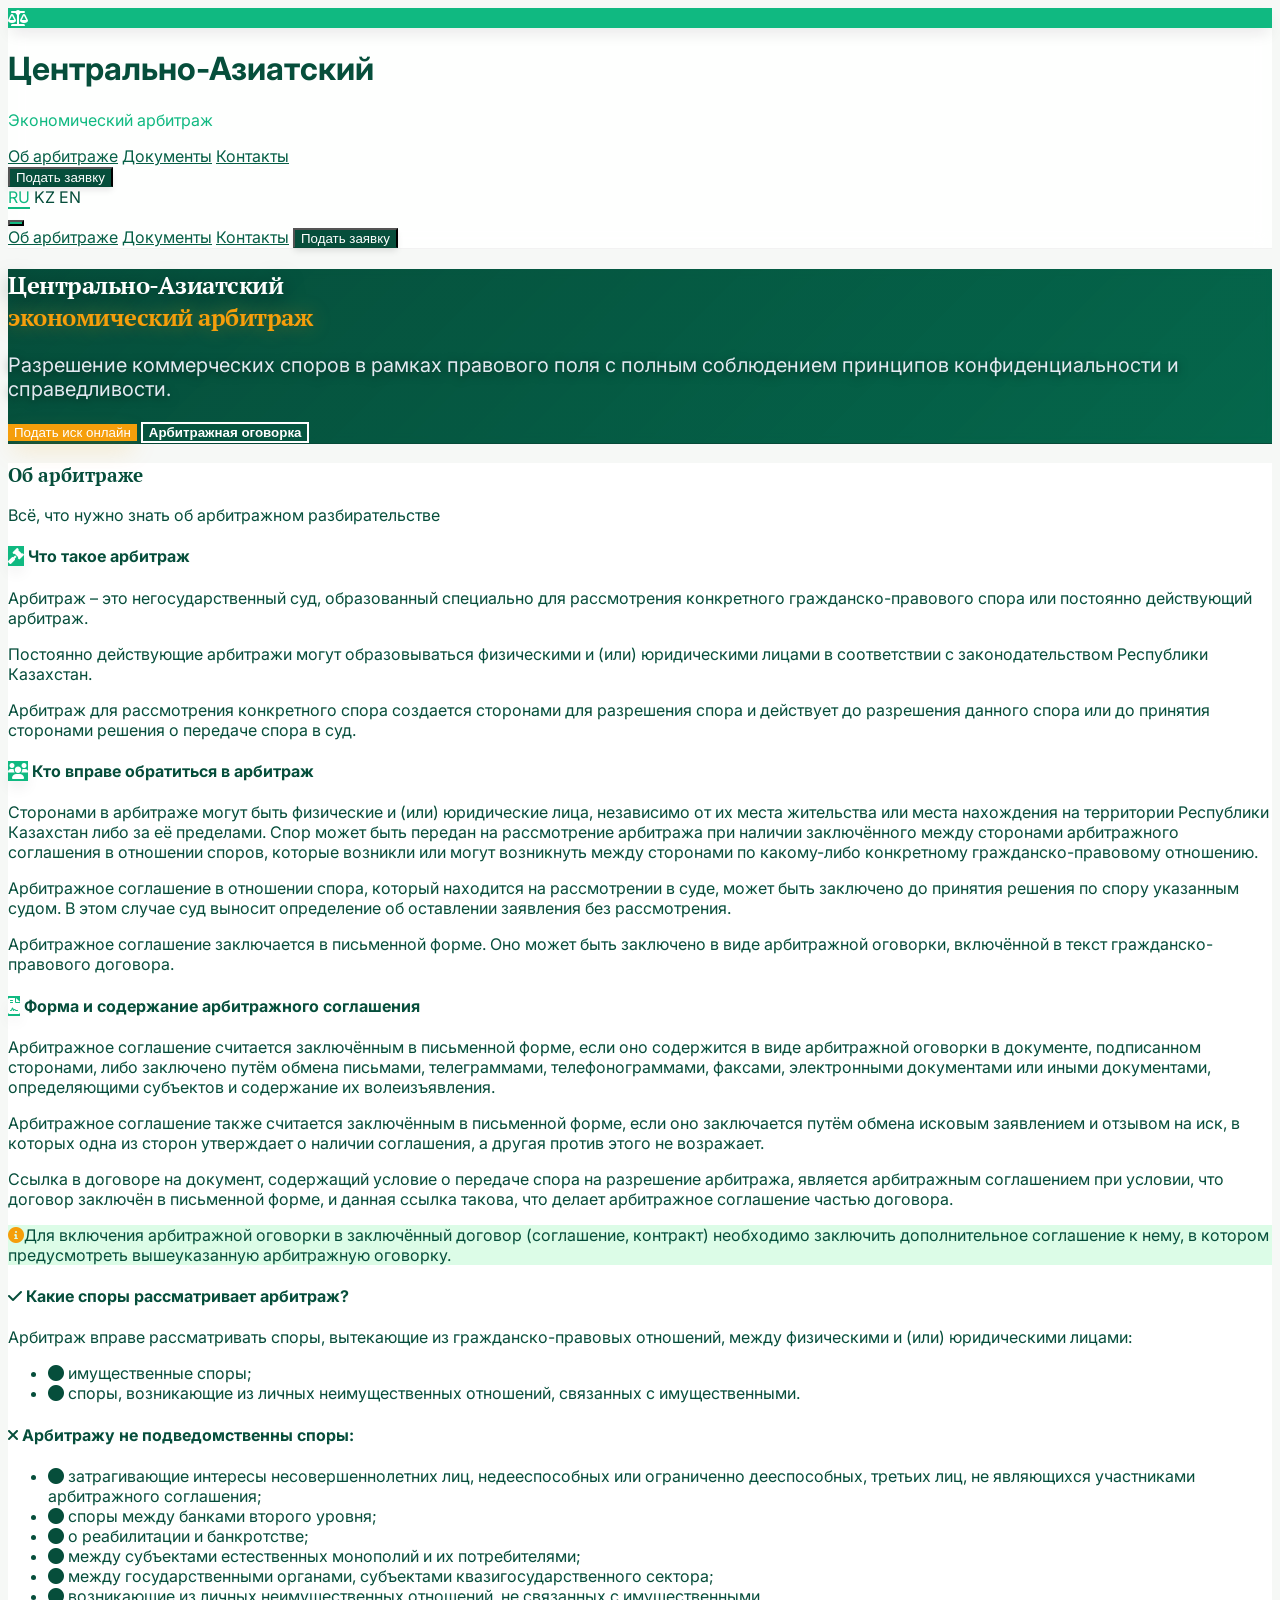
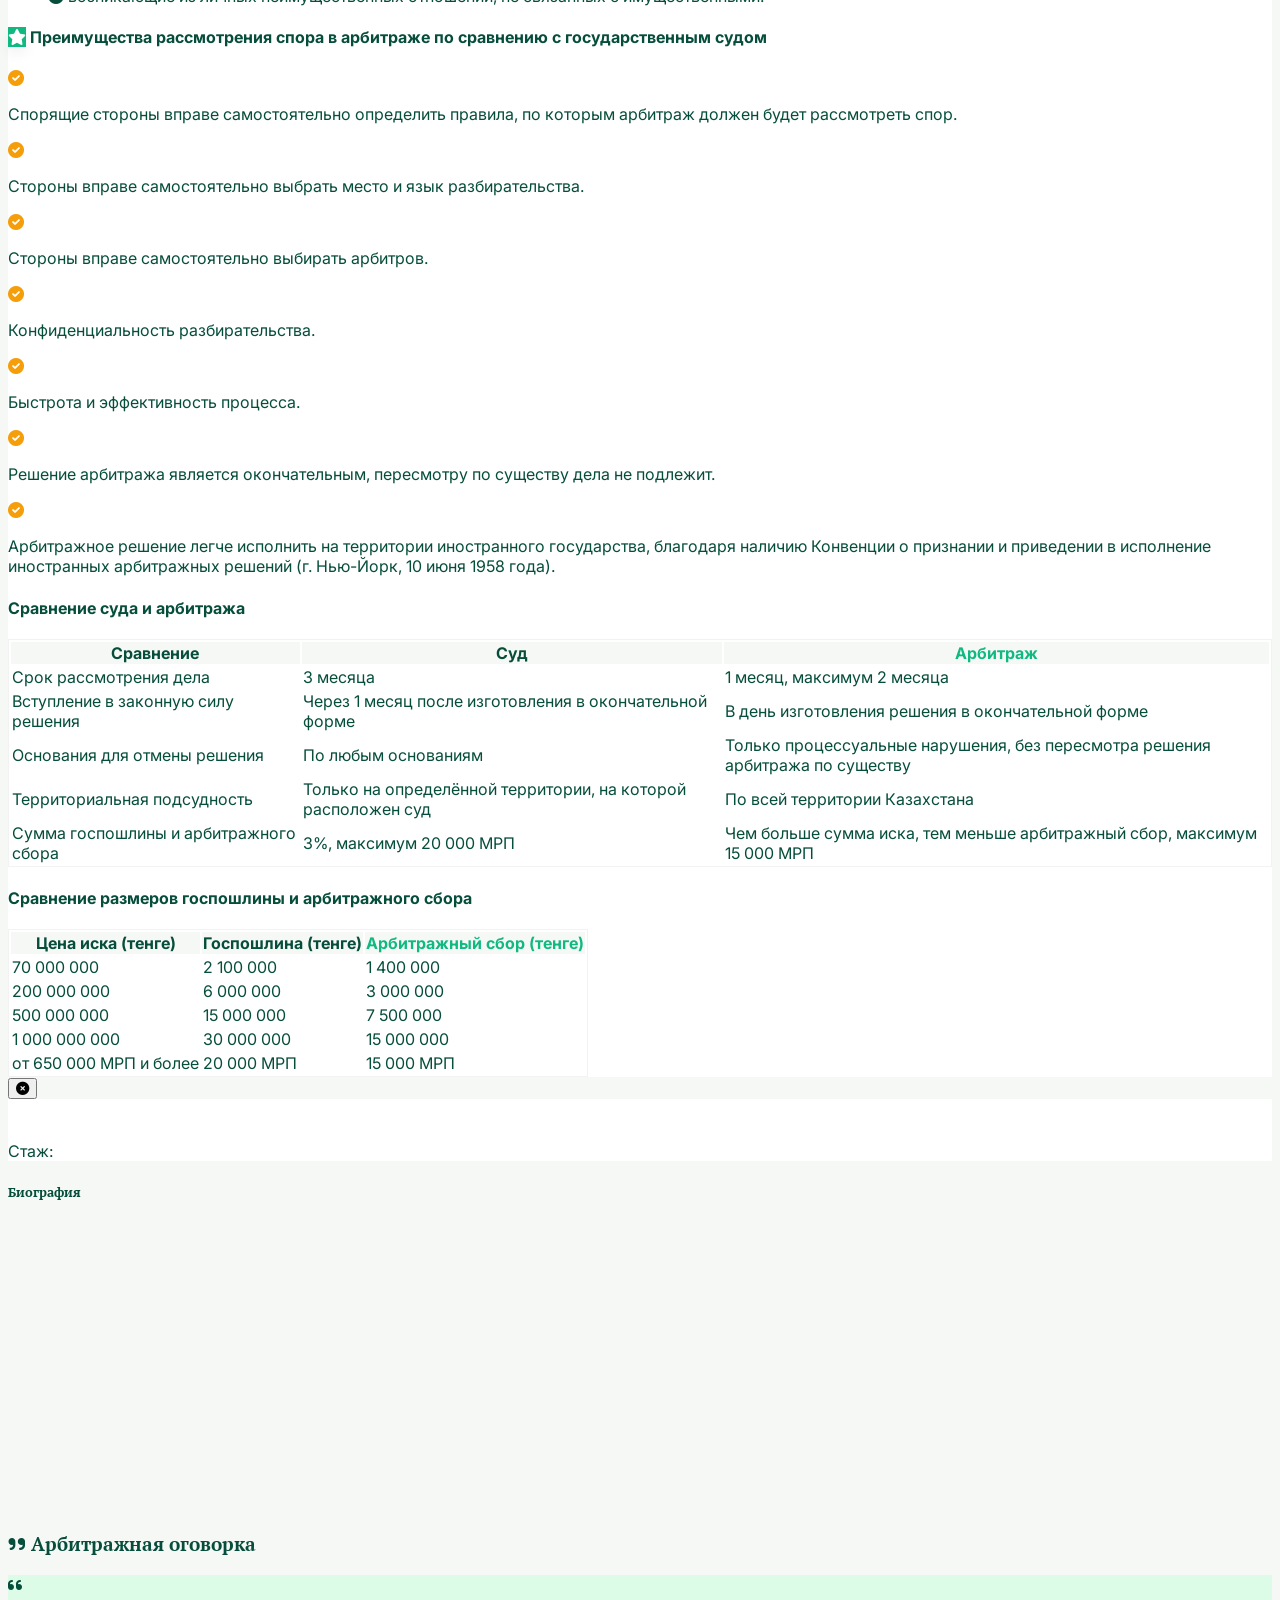
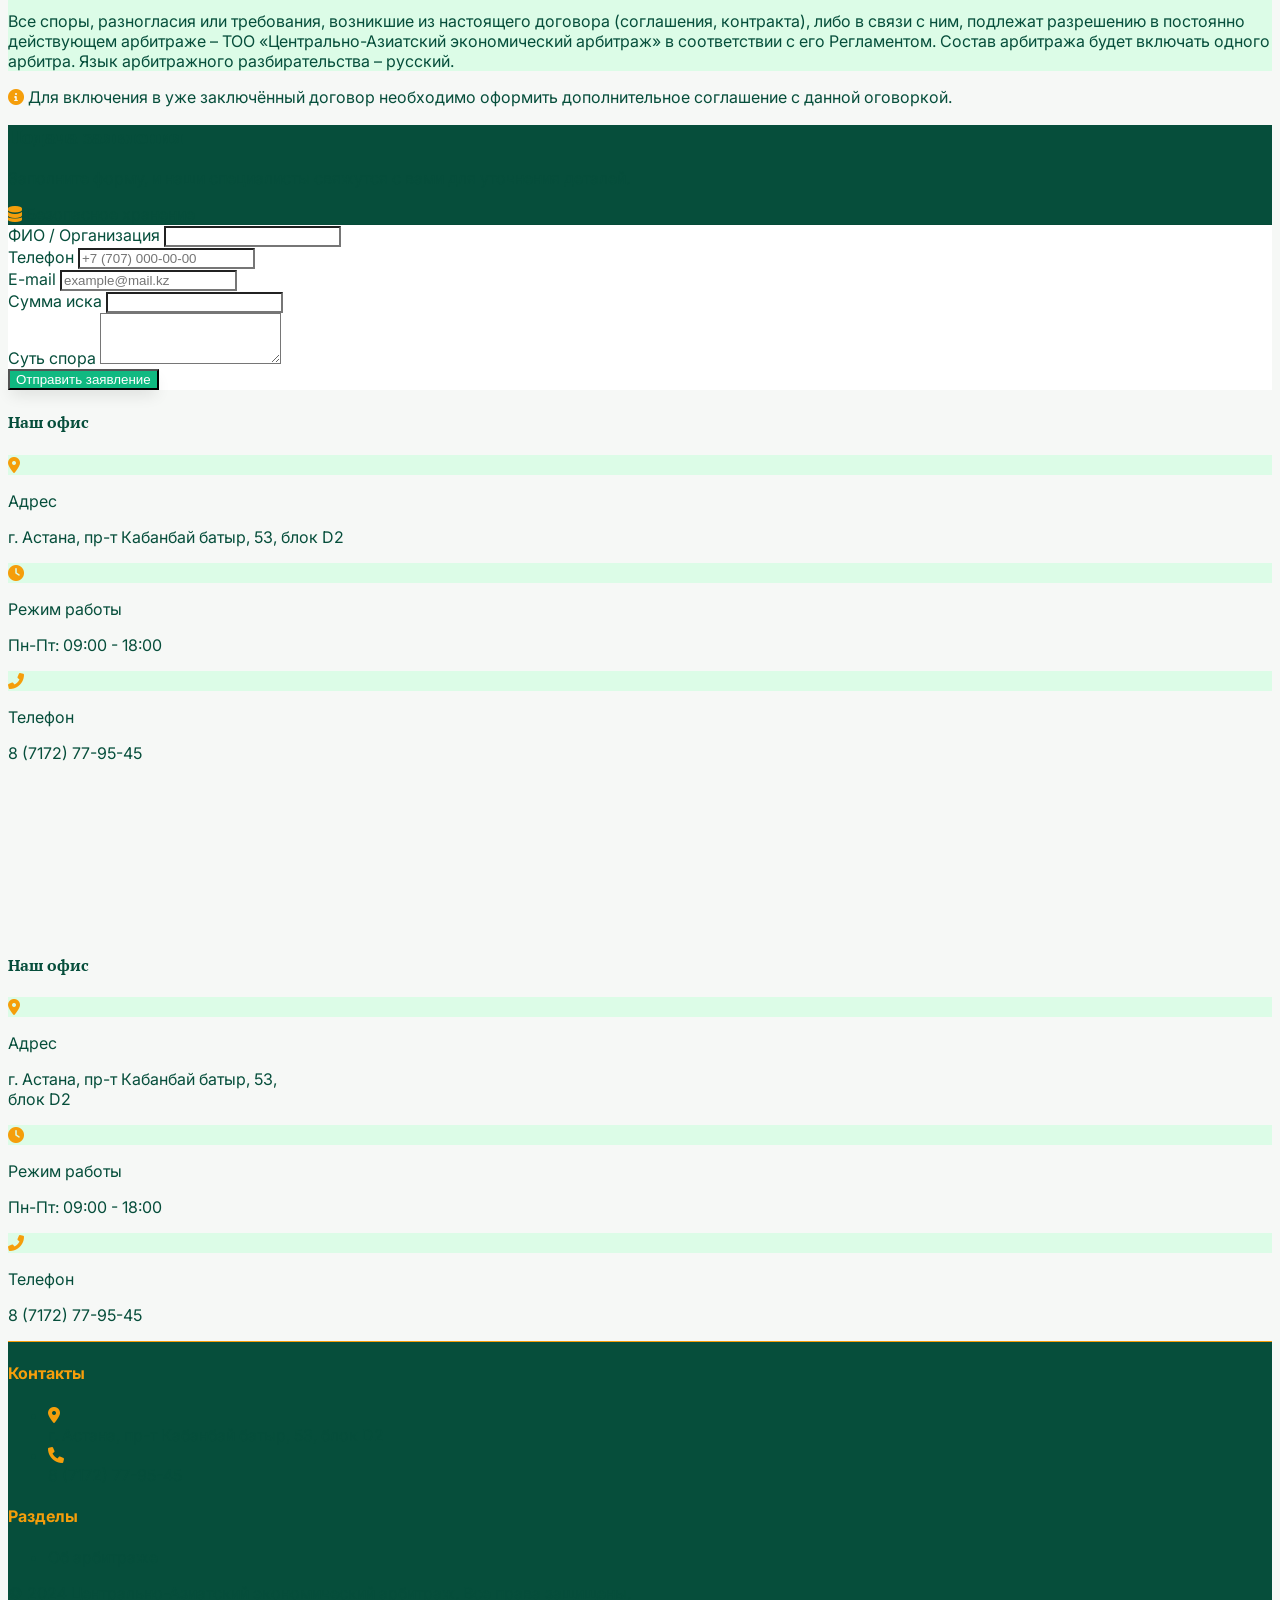
==== commit e01615ab: "Move Arbitration Clause section to Home Page and add Kazakh translations" ====
--- a/index.html
+++ b/index.html
@@ -24,7 +24,8 @@
                 <div class="cursor-pointer" onclick="switchView('home')">
                     <h1 class="font-bold text-sm uppercase tracking-wider leading-none" data-i18n="brand_name">
                         Центрально-Азиатский</h1>
-                    <p class="text-xs text-slate-500 uppercase tracking-widest" data-i18n="brand_sub">Экономический арбитраж</p>
+                    <p class="text-xs text-slate-500 uppercase tracking-widest" data-i18n="brand_sub">Экономический
+                        арбитраж</p>
                 </div>
             </div>
 
@@ -101,9 +102,9 @@
                         data-i18n="btn_apply">
                         Подать иск онлайн
                     </button>
-                    <button
+                    <button onclick="document.getElementById('clause-section').scrollIntoView({behavior: 'smooth'})"
                         class="glass-card text-white  px-12 py-5 rounded-[2rem] text-lg font-bold hover:bg-white/20 transition"
-                        data-i18n="btn_clause" data-i18n="doc1">
+                        data-i18n="btn_clause">
                         Арбитражная оговорка
                     </button>
                 </div>
@@ -115,7 +116,8 @@
             <div class="container mx-auto px-4 max-w-5xl space-y-10">
                 <div class="text-center mb-16 reveal">
                     <h3 class="serif text-3xl md:text-4xl text-navy mb-4" data-i18n="about_title">Об арбитраже</h3>
-                    <p class="text-slate-500 text-lg" data-i18n="about_desc">Всё, что нужно знать об арбитражном разбирательстве</p>
+                    <p class="text-slate-500 text-lg" data-i18n="about_desc">Всё, что нужно знать об арбитражном
+                        разбирательстве</p>
                 </div>
 
                 <!-- What is arbitration -->
@@ -127,15 +129,17 @@
                         <span data-i18n="about_q1">Что такое арбитраж
                         </span>
                     </h4>
-                    <p class="text-slate-600 leading-relaxed mb-4" data-i18n="about_a1_1">Арбитраж – это
+                    <p class="text-slate-600 text-justify leading-relaxed mb-4" data-i18n="about_a1_1">Арбитраж – это
                         негосударственный суд, образованный
                         специально для рассмотрения конкретного гражданско-правового спора или постоянно действующий
                         арбитраж.</p>
-                    <p class="text-slate-600 leading-relaxed mb-4" data-i18n="about_a1_2">Постоянно действующие
+                    <p class="text-slate-600 text-justify leading-relaxed mb-4" data-i18n="about_a1_2">Постоянно
+                        действующие
                         арбитражи могут образовываться
                         физическими и (или) юридическими лицами в соответствии с законодательством Республики Казахстан.
                     </p>
-                    <p class="text-slate-600 leading-relaxed" data-i18n="about_a1_3">Арбитраж для рассмотрения
+                    <p class="text-slate-600 text-justify leading-relaxed" data-i18n="about_a1_3">Арбитраж для
+                        рассмотрения
                         конкретного спора создается
                         сторонами для разрешения спора и действует до разрешения данного спора или до принятия сторонами
                         решения о передаче спора в суд.</p>
@@ -453,34 +457,7 @@
                         <span data-i18n="docs_section_static">Документы</span>
                     </h3>
                     <div id="all-docs-list" class="space-y-4">
-                        <!-- Arbitration clause -->
-                        <div class="doc-card cursor-pointer" onclick="toggleClauseDoc()">
-                            <div class="doc-icon bg-accent-light text-accent">
-                                <i class="fas fa-quote-left"></i>
-                            </div>
-                            <div class="flex-1">
-                                <p class="font-bold text-slate-700" data-i18n="doc1">Арбитражная оговорка</p>
-                                <p class="text-xs text-slate-400 mt-0.5" data-i18n="doc1_hint">Нажмите, чтобы посмотреть
-                                    текст оговорки</p>
-                            </div>
-                            <i id="clause-doc-chevron"
-                                class="fas fa-chevron-down text-slate-400 transition-transform"></i>
-                        </div>
-                        <div id="clause-doc-text" class="hidden px-6 pb-4">
-                            <div
-                                class="bg-accent-light border border-amber-200 rounded-xl p-5 text-slate-700 italic text-sm leading-relaxed">
-                                Все споры, разногласия или требования, возникшие из настоящего договора
-                                (соглашения, контракта), либо в связи с ним, подлежат разрешению в постоянно
-                                действующем арбитраже – ТОО «Центрально-Азиатский экономический арбитраж» в
-                                соответствии с его Регламентом. Состав арбитража будет включать одного арбитра.
-                                Язык арбитражного разбирательства – русский.
-                            </div>
-                            <p class="text-slate-400 text-xs mt-3"><i
-                                    class="fas fa-info-circle text-accent mr-1"></i><span data-i18n="clause_info_2">Для
-                                    включения в уже заключённый договор необходимо
-                                    оформить дополнительное соглашение с данной оговоркой.</span></p>
-                        </div>
-                        <!-- Dynamic documents from admin are appended below the static ones -->
+                        <!-- Dynamic documents from admin are appended here -->
                         <div id="dynamic-docs-list" class="space-y-4 pt-4"></div>
                         <div class="text-slate-400 text-sm italic py-8 text-center" id="docs-empty-state"
                             data-i18n="docs_empty">Документы ещё не загружены.</div>
@@ -561,6 +538,30 @@
         </div>
     </div>
 
+    <!-- Arbitration Clause Section -->
+    <section id="clause-section" class="py-20 bg-white border-y border-slate-100">
+        <div class="container mx-auto px-4 max-w-4xl text-center">
+            <h3 class="serif text-3xl md:text-4xl text-navy mb-8 flex items-center justify-center gap-4">
+                <i class="fas fa-quote-right text-amber-500/50"></i>
+                <span data-i18n="doc1">Арбитражная оговорка</span>
+            </h3>
+            <div
+                class="bg-accent-light border-2 border-amber-200 rounded-3xl p-8 md:p-12 text-slate-700 italic text-lg leading-relaxed shadow-lg relative text-justify">
+                <i class="fas fa-quote-left absolute top-6 left-6 text-4xl text-amber-200/50"></i>
+                <p class="relative z-10" data-i18n="clause_text">Все споры, разногласия или требования, возникшие из
+                    настоящего договора (соглашения, контракта), либо в связи с ним, подлежат разрешению в постоянно
+                    действующем арбитраже – ТОО «Центрально-Азиатский экономический арбитраж» в соответствии с его
+                    Регламентом. Состав арбитража будет включать одного арбитра. Язык арбитражного разбирательства –
+                    русский.</p>
+            </div>
+            <p class="text-slate-500 text-sm mt-6 flex flex-col md:flex-row items-center justify-center gap-2">
+                <i class="fas fa-info-circle text-accent text-xl"></i>
+                <span data-i18n="clause_info_2">Для включения в уже заключённый договор необходимо оформить
+                    дополнительное соглашение с данной оговоркой.</span>
+            </p>
+        </div>
+    </section>
+
     <!-- Apply Form Section -->
     <section id="apply-section" class="py-20 bg-slate-50 border-y border-slate-100">
         <div class="container mx-auto px-4">
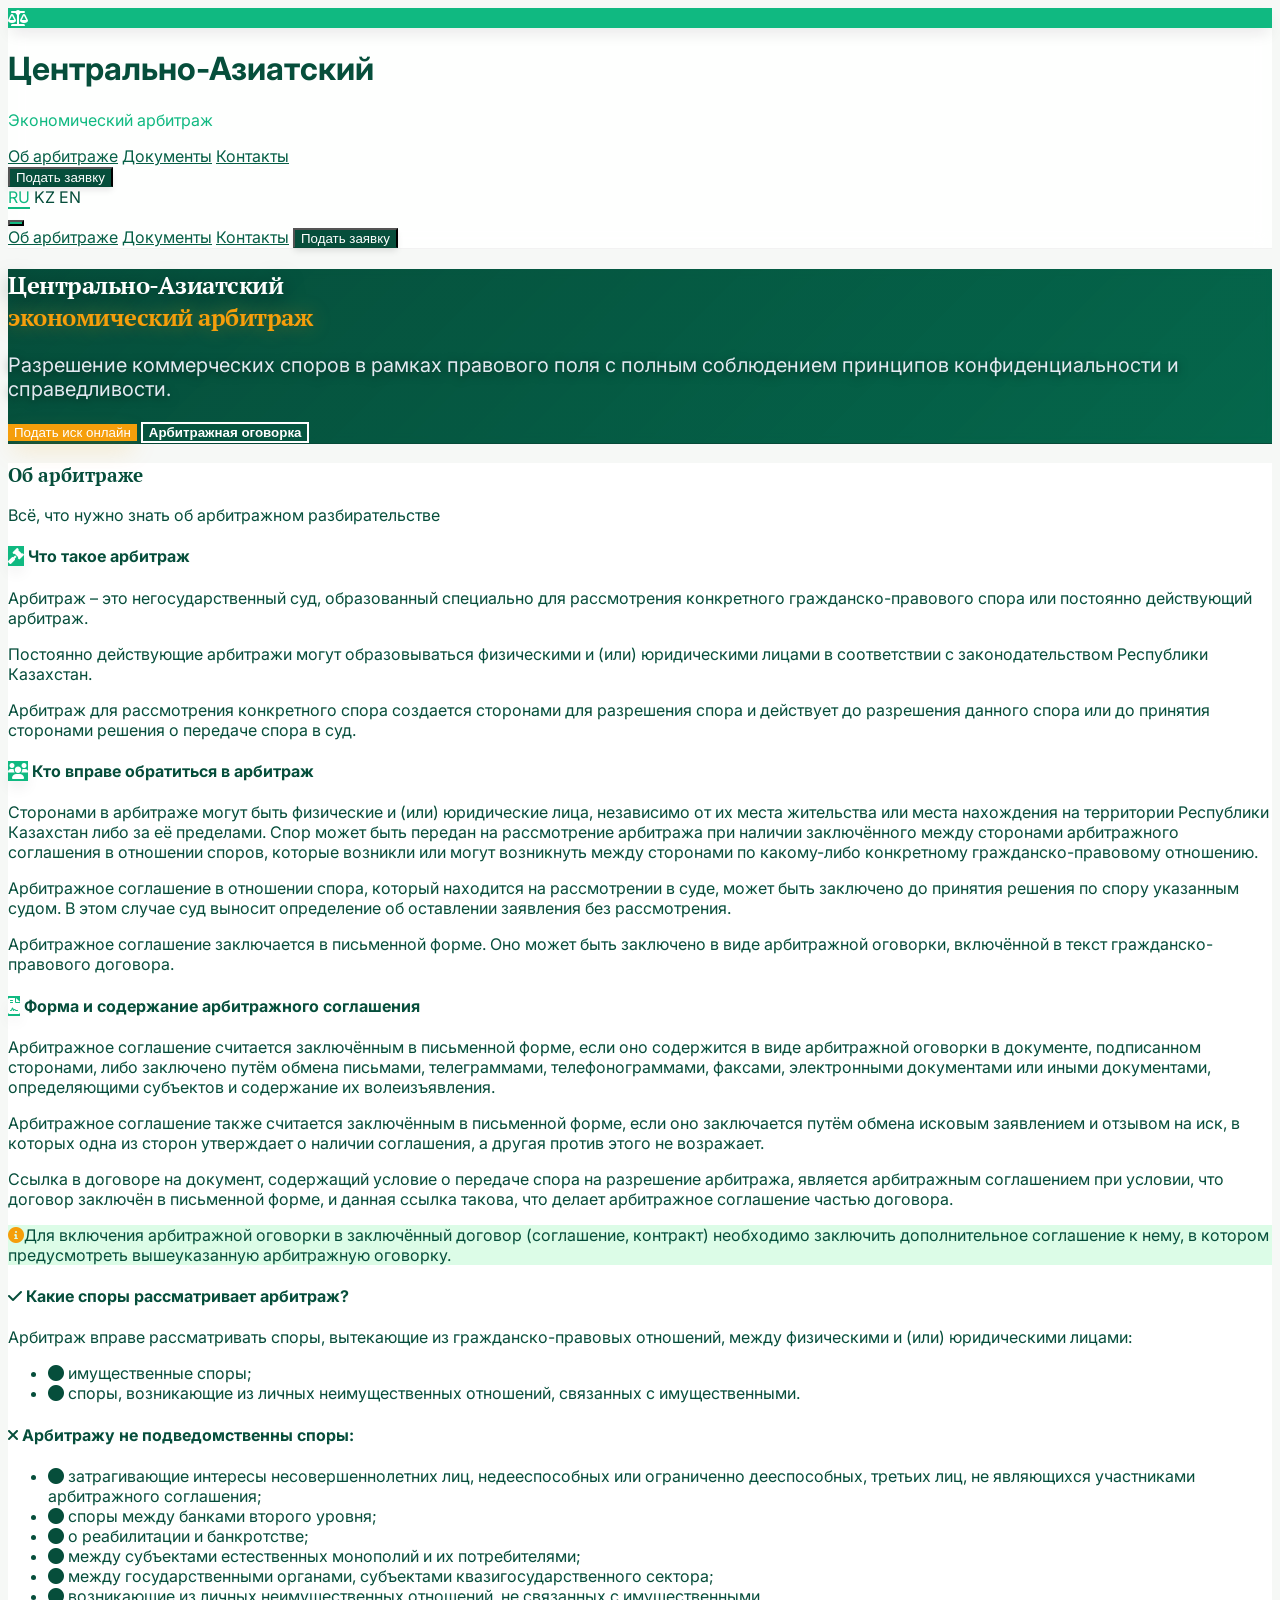
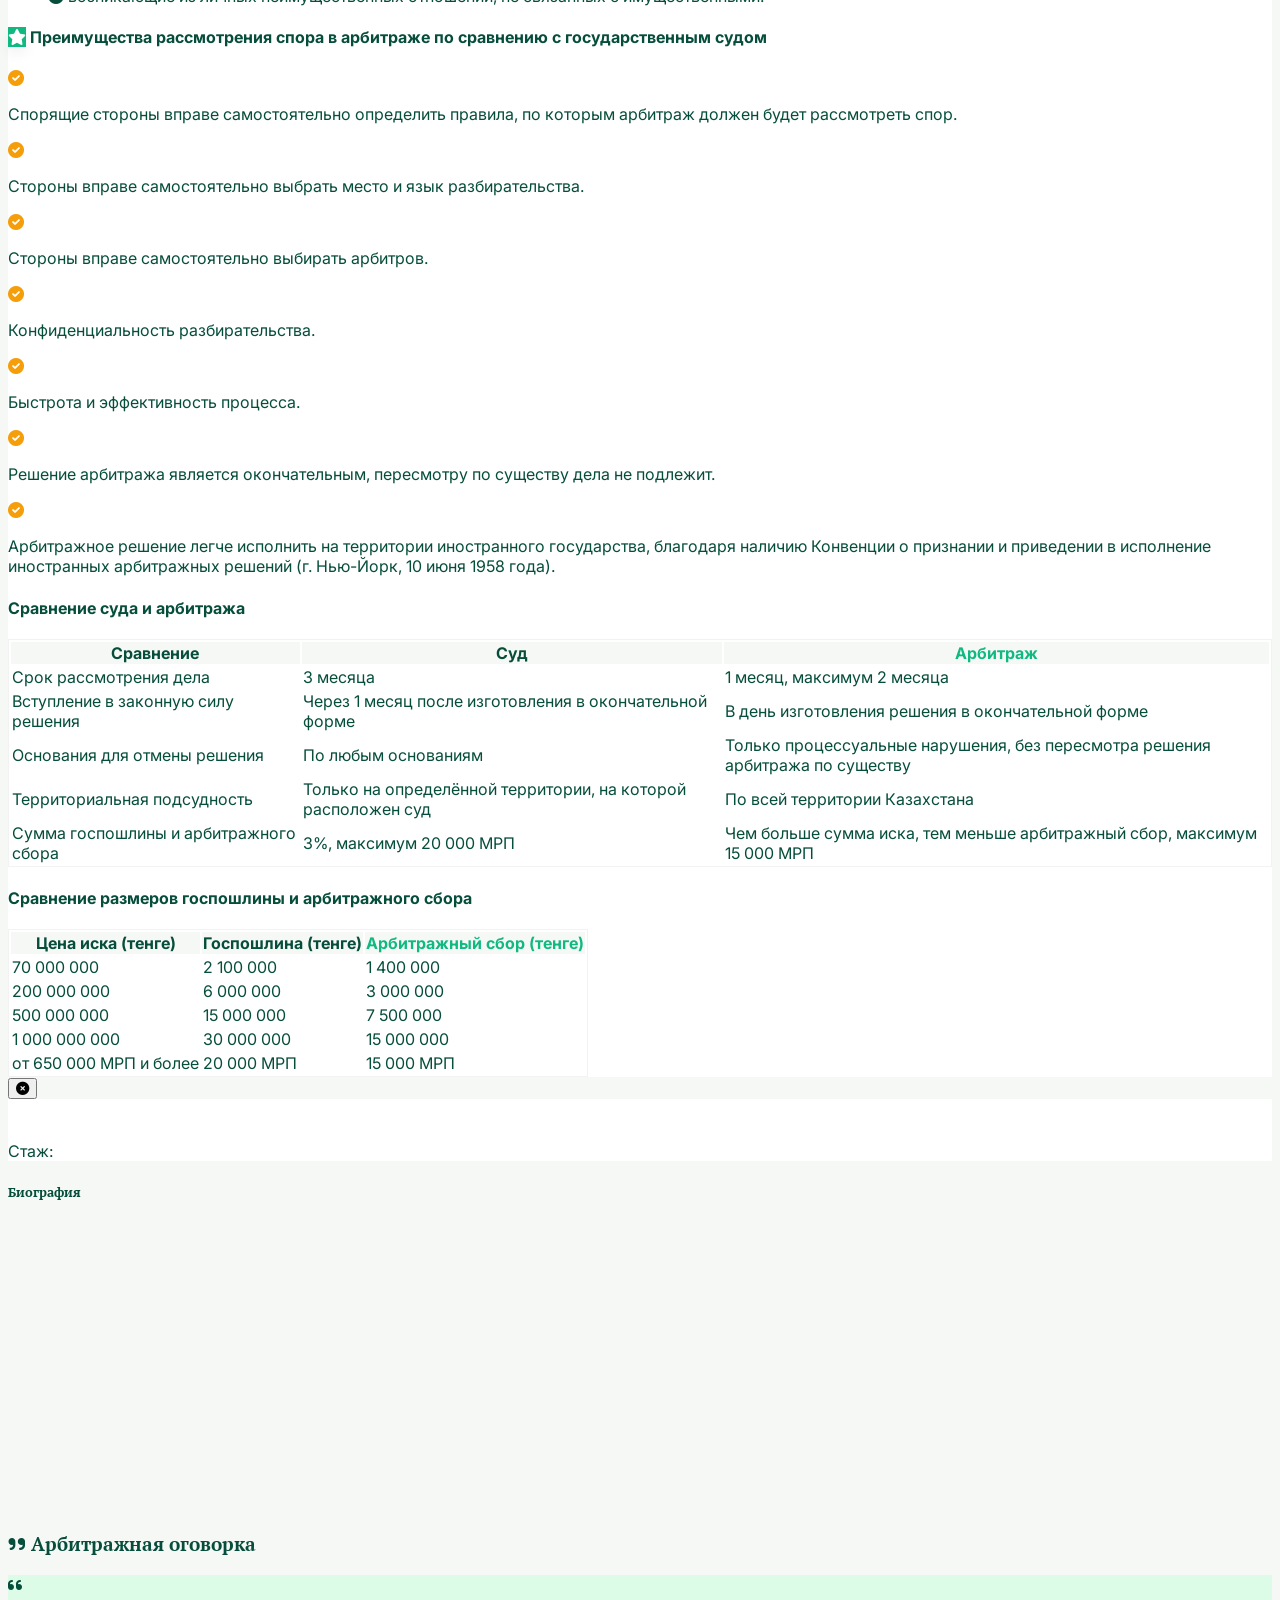
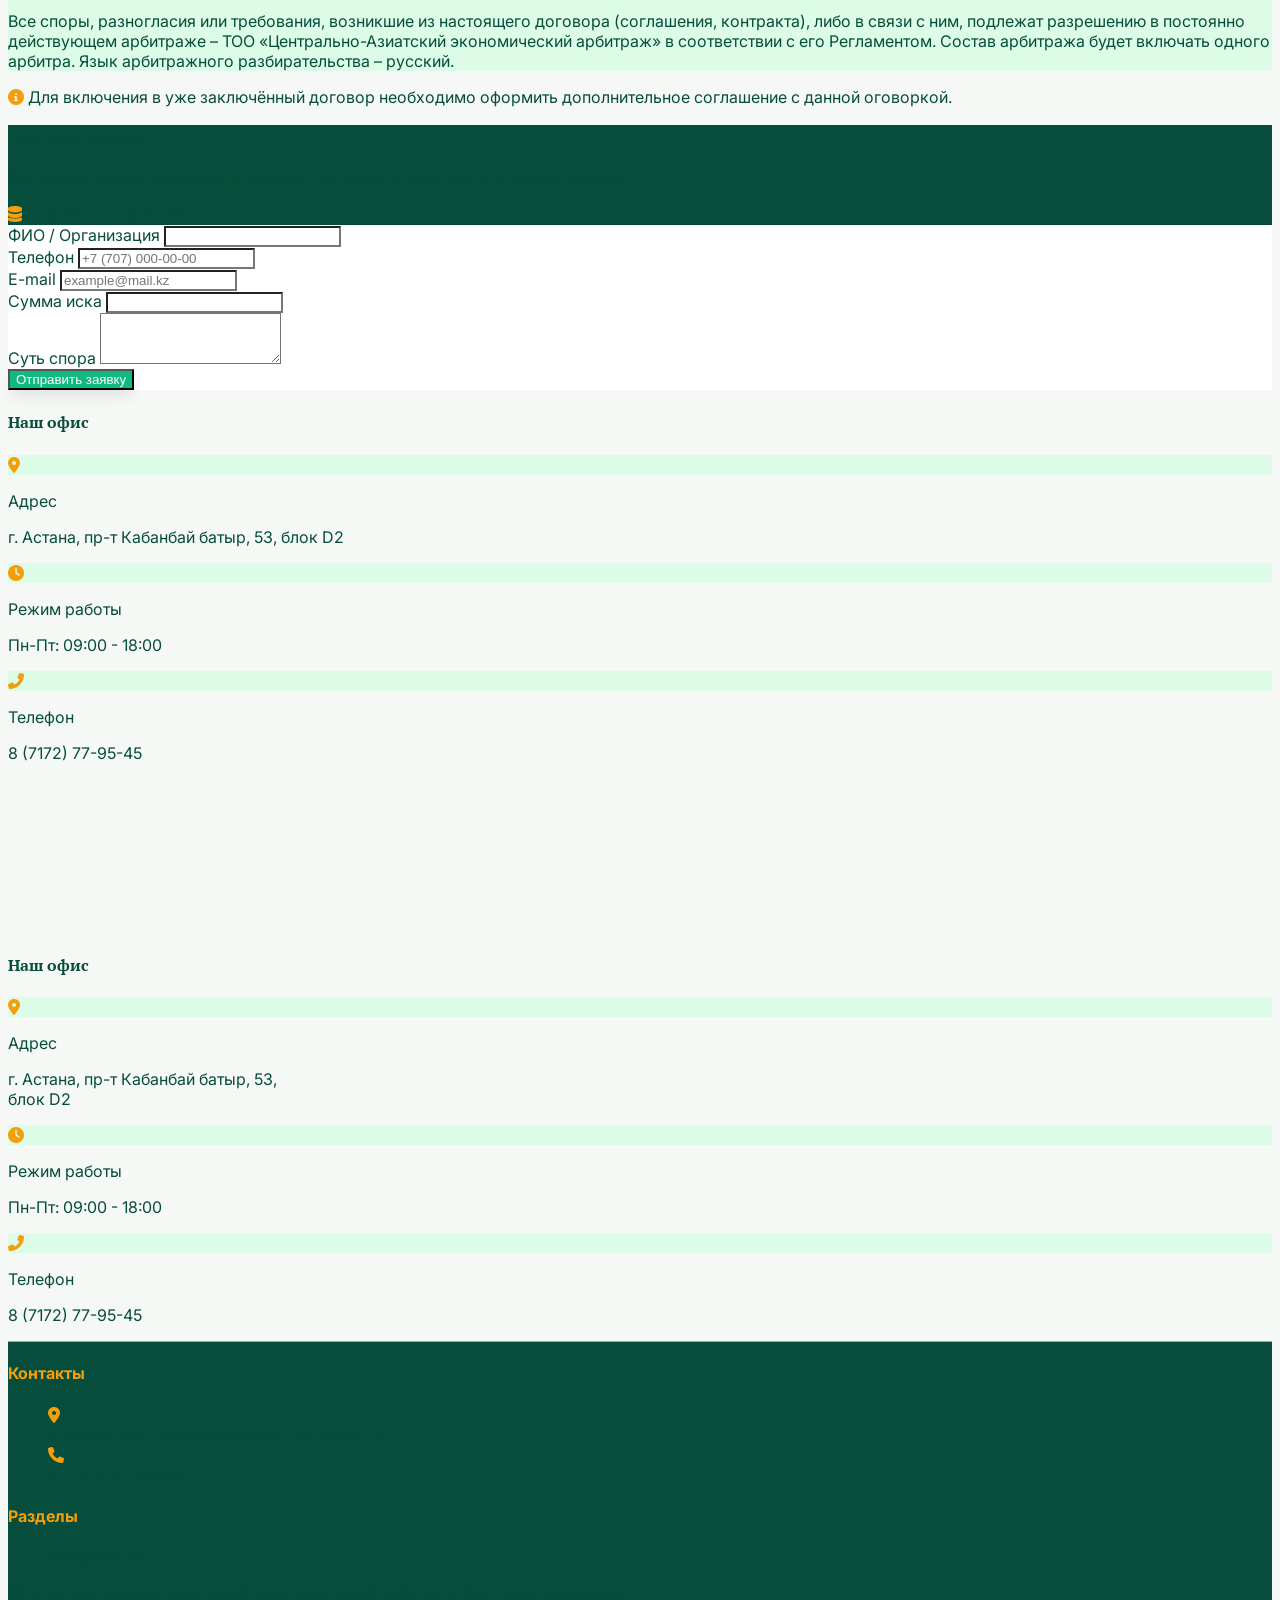
==== commit 95c3d6af: "Update form terminology to заявка" ====
--- a/index.html
+++ b/index.html
@@ -504,7 +504,7 @@
                 <i class="fas fa-check"></i>
             </div>
             <h4 class="serif text-3xl mb-4 text-navy" data-i18n="success_title">Заявка принята</h4>
-            <p class="text-slate-500 text-lg mb-10" data-i18n="success_desc">Ваше заявление успешно сохранено в системе.
+            <p class="text-slate-500 text-lg mb-10" data-i18n="success_desc">Ваша заявка успешно сохранена в системе.
             </p>
             <button onclick="closeSuccess()"
                 class="w-full navy-blue-bg text-white py-5 rounded-2xl font-black shadow-xl text-sm uppercase tracking-widest"
@@ -569,7 +569,7 @@
                 class="max-w-5xl mx-auto bg-white rounded-[2rem] shadow-2xl overflow-hidden flex flex-col md:flex-row border border-slate-100">
                 <div class="md:w-1/3 navy-blue-bg p-12 text-white flex flex-col justify-between">
                     <div>
-                        <h3 class="serif text-3xl mb-6" data-i18n="form_title">Подача заявления</h3>
+                        <h3 class="serif text-3xl mb-6" data-i18n="form_title">Подача заявки</h3>
                         <p class="text-slate-400 text-sm leading-relaxed mb-10" data-i18n="form_desc">Заполните
                             форму, и наши специалисты свяжутся с вами для уточнения деталей.</p>
                     </div>
@@ -620,7 +620,7 @@
                         </div>
                         <button type="submit" id="submitBtn"
                             class="w-full primary-gradient text-white py-5 rounded-xl font-black shadow-xl hover:scale-[1.02] transition uppercase tracking-widest text-sm">
-                            <span data-i18n="btn_submit_form">Отправить заявление</span>
+                            <span data-i18n="btn_submit_form">Отправить заявку</span>
                         </button>
                     </form>
                 </div>
